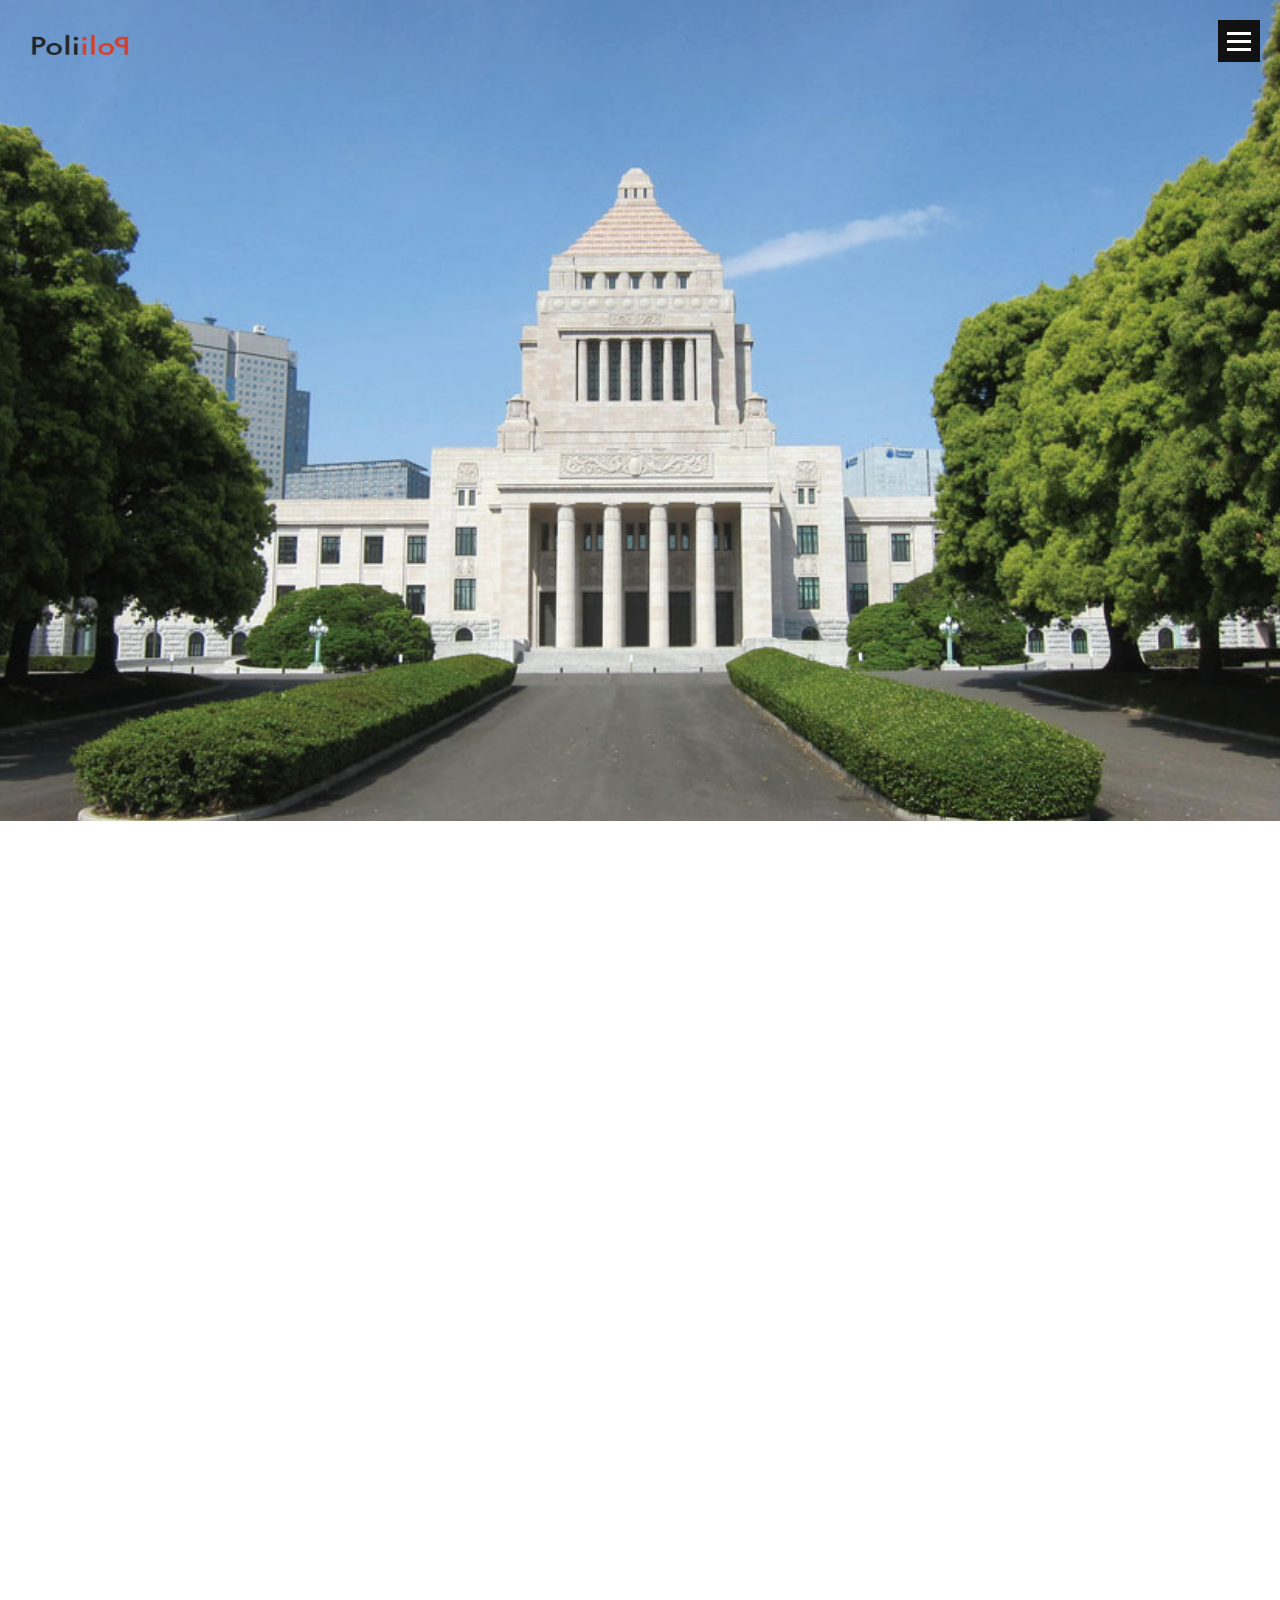
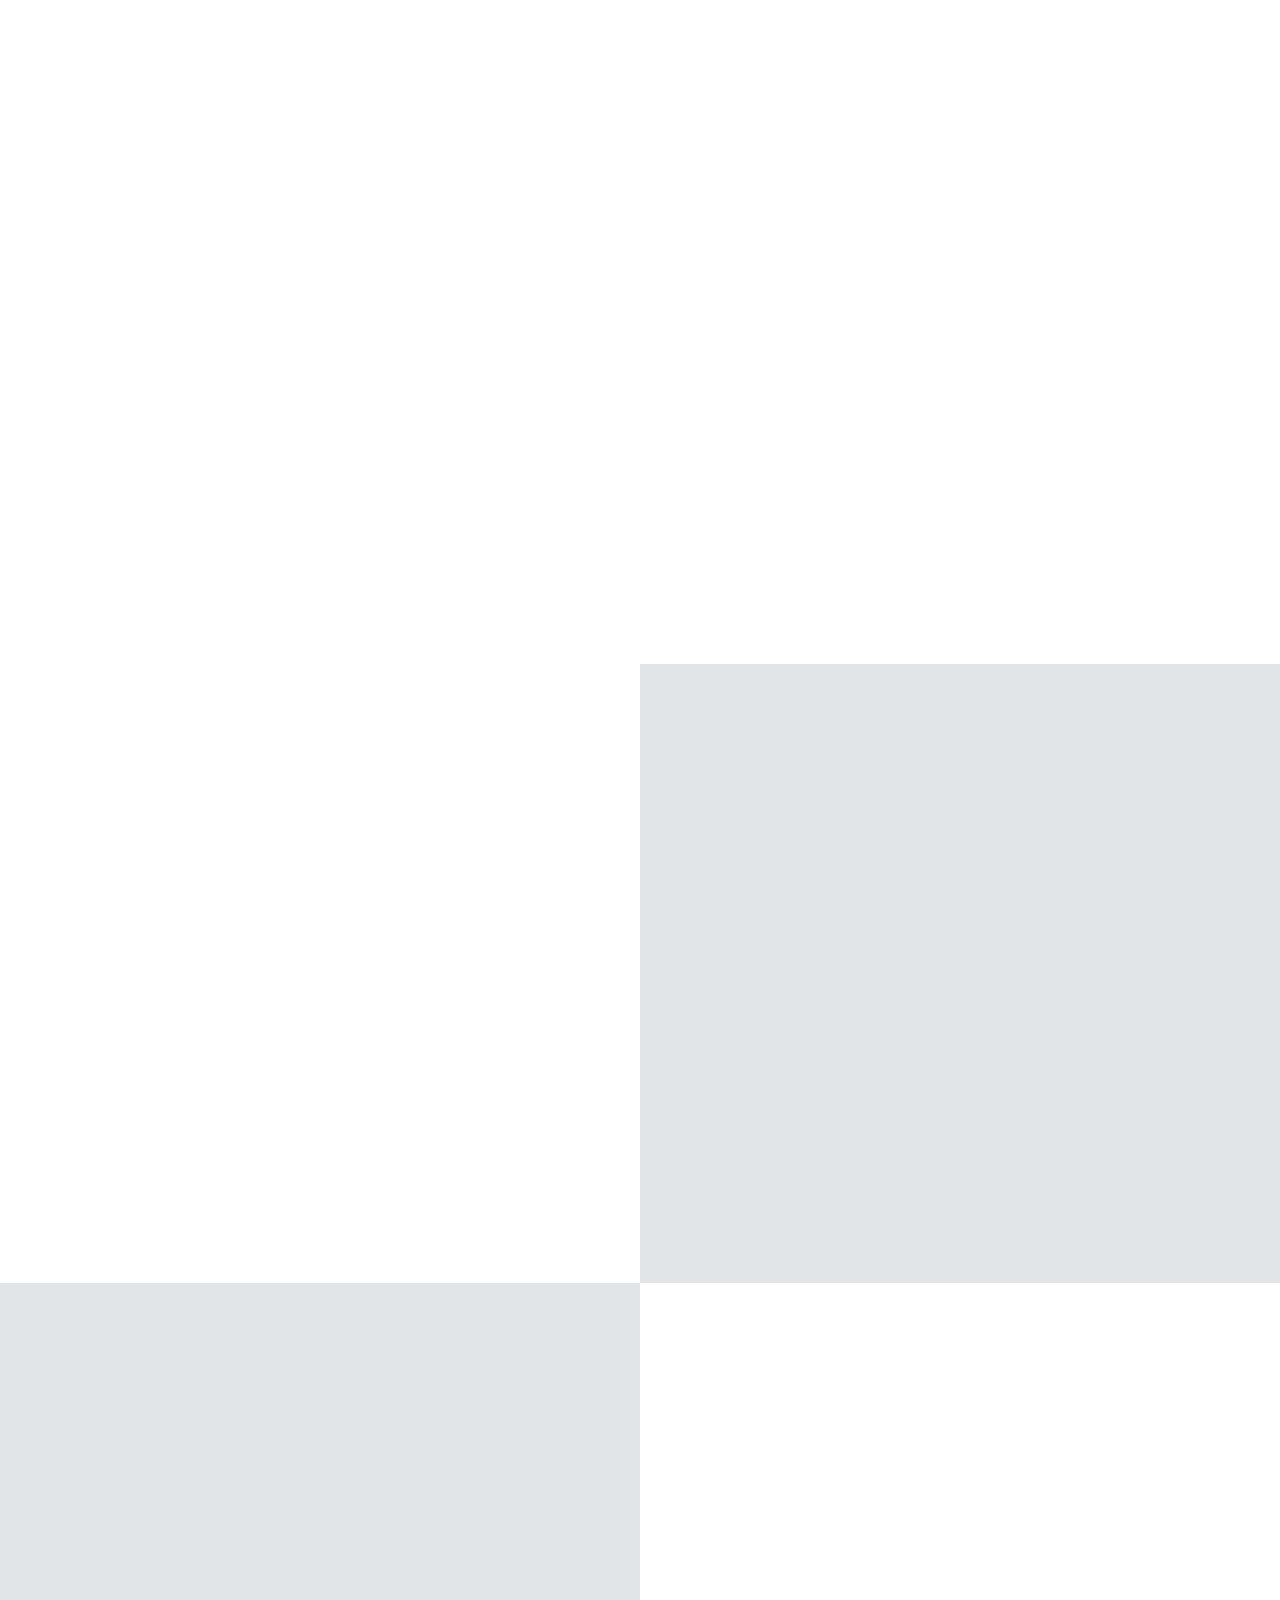
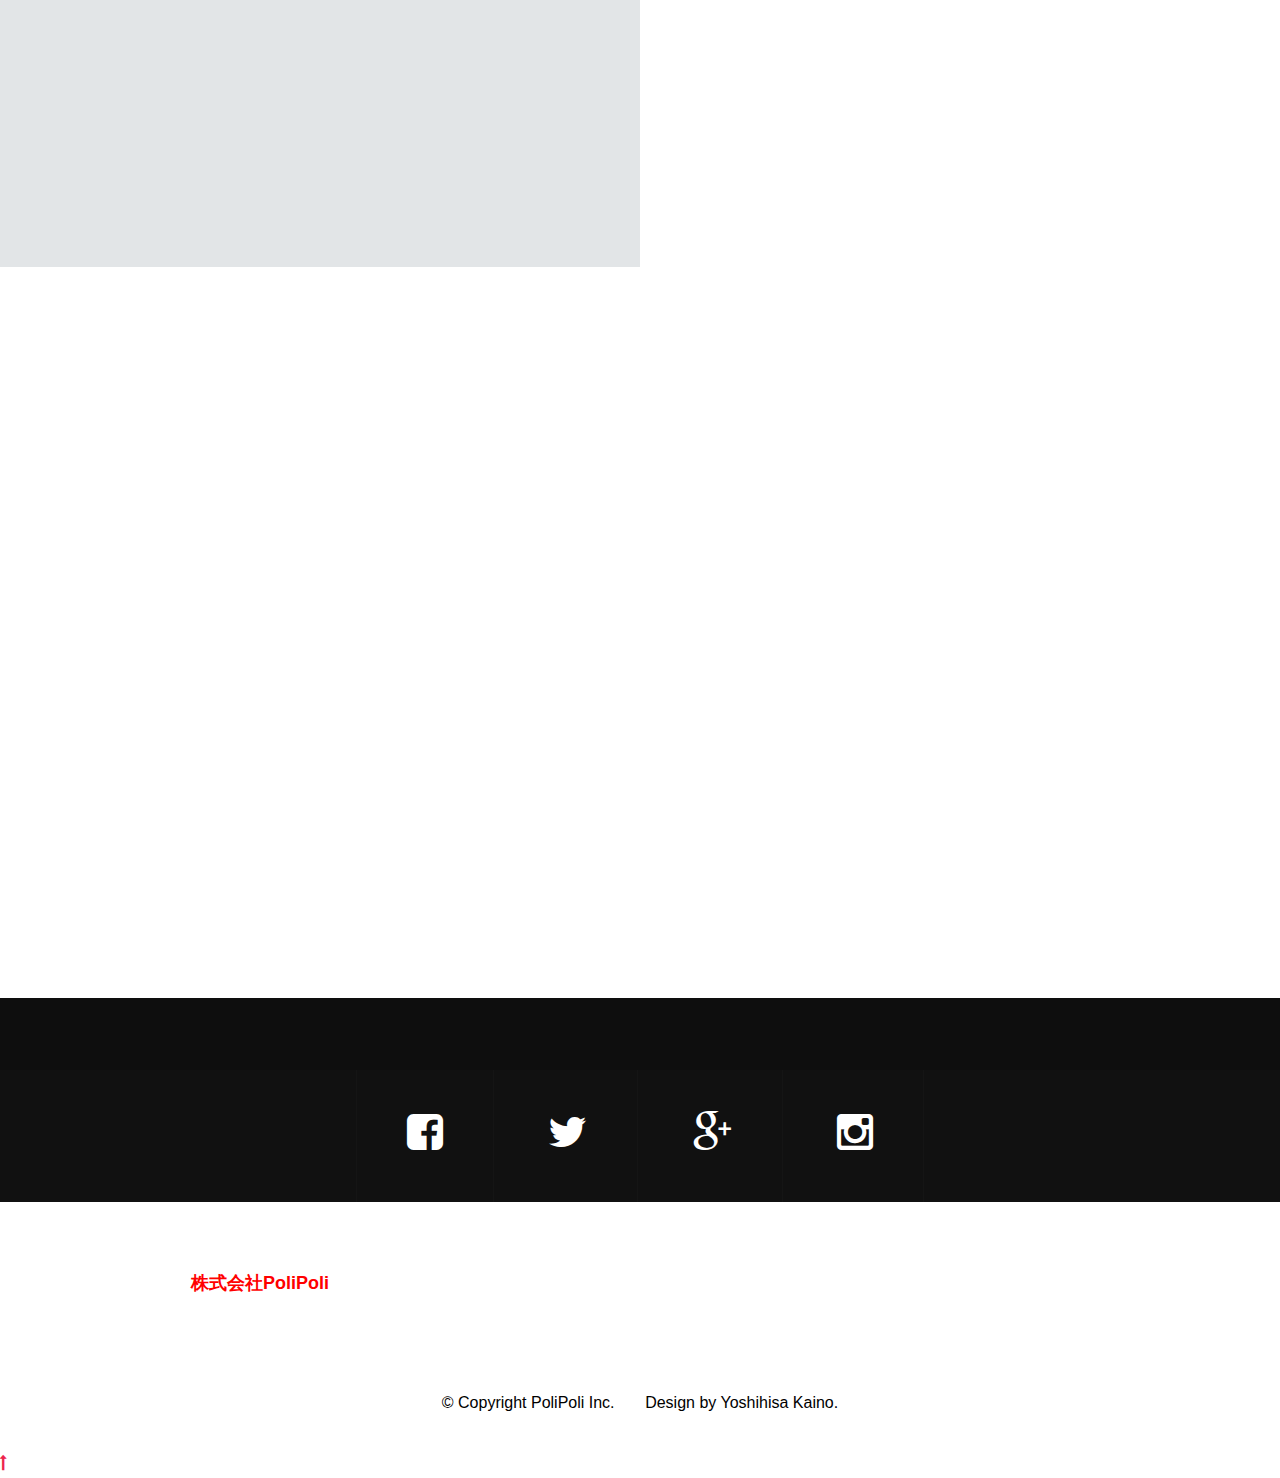
==== index.html @ 1bb1e4e6 "Add something" ====
<!DOCTYPE html>
<!--[if IE 8 ]><html class="no-js oldie ie8" lang="en"> <![endif]-->
<!--[if IE 9 ]><html class="no-js oldie ie9" lang="en"> <![endif]-->
<!--[if (gte IE 9)|!(IE)]><!-->
<html class="no-js" lang="en">
<!--<![endif]-->

<head>

    <!--- basic page needs
   ================================================== -->
    <meta charset="utf-8">
    <title>PoliPoli</title>
    <meta name="description" content="">
    <meta name="author" content="">

    <!-- mobile specific metas
   ================================================== -->
    <meta name="viewport" content="width=device-width, initial-scale=1, maximum-scale=1">

    <!-- CSS
   ================================================== -->
    <link rel="stylesheet" href="css/base.css">
    <link rel="stylesheet" href="css/vendor.css">
    <link rel="stylesheet" href="css/main.css">

    <!-- script
   ================================================== -->
    <script src="js/modernizr.js"></script>
    <script src="js/pace.min.js"></script>

    <!-- favicons
	================================================== -->
    <link rel="icon" type="image/png" href="favicon.png">

</head>

<body id="top">

    <!-- header 
   ================================================== -->
    <header class="main-header">

        <div class="logo">
            <a href="index.html">PoliPoli</a>
        </div>

        <a class="menu-toggle" href="#"><span>Menu</span></a>

    </header>

    <!-- main navigation 
   ================================================== -->
    <nav id="menu-nav-wrap">

        <h3>Navigation</h3>
        <ul class="nav-list">
            <li><a class="smoothscroll" href="#intro" title="">TOP</a></li>
            <li><a class="smoothscroll" href="#features" title="">2</a></li>
            <li><a class="smoothscroll" href="#infos" title="">3</a></li>
            <li><a class="smoothscroll" href="#testimonials" title="">6</a></li>
            <li><a class="smoothscroll" href="#download" title="">7</a></li>

        </ul>



    </nav>
    <!-- /menu-nav-wrap -->


    <!-- main content wrap
   ================================================== -->
    <div id="main-content-wrap">


        <!-- main content wrap
   	================================================== -->
        <section id="intro">

            <!-- <div class="shadow-overlay"></div> -->

            <div class="row intro-content">
                <div class="col-twelve">

                    <h3 class="animate-intro"></h3>

                    <h1 class="animate-intro"></h1>

                    <div class="buttons">
                        <!--a class="button stroke smoothscroll animate-intro" href="#features" title="">企画書はこちら</a-->
                        <!--a class="button stroke smoothscroll animate-intro" href="#download" title="">Download</a-->
                    </div>

                    <img src="images/polipoli.png" alt="" class="animate-intro">

                </div>
                <!-- /twelve -->
            </div>
            <!-- /row -->

        </section>


        <!-- /intro -->


        <!-- features
   	================================================== -->
        <section id="features">

            <div class="row section-intro group animate-this">
                <div class="col-twelve with-bottom-line">

                    <h2 class="" style="color: red">Mission</h2>

                    <h3>『テクノロジーで国家システムを再構築する』 </h3>
                    <p class="lead">我々は抽象的な議論でなくテクノロジーこそが国家システムを前進できると信じ 日本初のPolitech (Politics × IT) スタートアップ企業として挑戦します。</p>

                </div>
            </div>
            <br><br>
            <div class="row section-intro group animate-this">
                <div class="col-twelve with-bottom-line">

                    <h2 class="" style="color: red">Vision</h2>

                    <h3>『先駆者であり続ける』</h3>
                    <p class="lead">最新のテクノロジーをサービスに実装し、その恩恵を社会に届けます。</p>

                </div>
            </div>
            <br><br>
            <div class="row section-intro group animate-this">
                <div class="col-twelve with-bottom-line">

                    <h2 class="" style="color: red">Value</h2>
                    <br>
                    <div class="row features-wrap">

                        <div class="features-list block-1-3 block-s-1-2 block-tab-full">

                            <div class="bgrid feature animate-this">

                                <!--span class="feature-count">01.</span-->

                                <div class="feature-content">

                                    <h3 style="text-align: center">透明性</h3>
                                    <img src="images/icon1.png">
                                    <p>会社内・外への情報公開を徹底します。
                                    </p>

                                </div>

                            </div>
                            <!-- /bgrid -->

                            <div class="bgrid feature animate-this">

                                <!--span class="feature-count">02.</span-->

                                <div class="feature-content">

                                    <h3 style="text-align: center">幸福度</h3>
                                    <img src="images/icon2.png">

                                    <p>関係者すべての幸福度を最大化するように活動します。
                                    </p>

                                </div>

                            </div>
                            <!-- /bgrid -->

                            <div class="bgrid feature animate-this">

                                <!--span class="feature-count">03.</span-->

                                <div class="feature-content">

                                    <h3 style="text-align: center">遊び心</h3>
                                    <img src="images/icon3.png">

                                    <p>常にユーモアを持ち、自由な発想でサービスを作ります。
                                    </p>

                                </div>

                            </div>
                            <!-- /bgrid -->

                            <!-- /bgrid -->

                        </div>
                        <!-- /features-list -->

                    </div>
                    <p class="lead"></p>

                </div>
            </div>



        </section>



        <!-- /features -->



        <!-- /features -->


        <!-- infos
   	================================================== -->
        <section id="infos">

            <div class="info-entry">

                <div class="half-grey"></div>

                <div class="row info-entry-content">

                    <div class="media-wrap">
                        <div class="media animate-this" data-animate="fadeInRight">
                            <img src="images/app.jpg">
                        </div>
                    </div>

                    <div class="col-six text-part">

                        <h5 class="animate-this" data-animate="fadeInLeft">PoliPoli</h5>
                        <h2 class="animate-this" data-animate="fadeInLeft">『ポリポリ』</h2>

                        <p class="animate-this" data-animate="fadeInLeft">『ポリポリ』は政治というイノベーションが遅れている分野を「エンターテイン」することで、イノベーションを起こします。
                            <br><br><strong>トークンエコノミー</strong>を用いて経済圏を作り出すことで、政治家と有権者双方のニーズを満たすために立ち上がったプラットフォームプロジェクトです。</p>

                        <a href="#" class="button animate-this" data-animate="fadeInLeft">企画書はこちら</a>

                    </div>

                </div>
                <!-- /info-entry-content -->

            </div>
            <!-- /info-entry -->

            <div class="info-entry">

                <div class="half-grey"></div>

                <div class="row info-entry-content">

                    <div class="media-wrap">
                        <div class="media animate-this" data-animate="fadeInLeft">
                            <img src="images/virtualpay.png">
                        </div>
                    </div>

                    <div class="col-six text-part">

                        <h5 class="animate-this" data-animate="fadeInRight">VIRTUAL PAY</h5>
                        <h2 class="animate-this" data-animate="fadeInRight">VIRTUAL PAY</h2>

                        <p class="animate-this" data-animate="fadeInRight">NEM/XEM（ネム/ゼム）をはじめとした仮想通貨決済でオリジナル請求書が表示できる「Virtual Pay」。<br><br> 簡単にお店のオリジナルQRコードを表示できます。
                        </p>

                        <a href="#" class="button animate-this" data-animate="fadeInRight">Virtual Payを使ってみる</a>

                    </div>

                </div>
                <!-- /info-entry-content -->

            </div>
            <!-- /info-entry -->

        </section>
        <!-- infos -->



        <!-- testimonials
   	================================================== -->
        <section id="testimonials">
            <div class="row testimonial-content">
                <div class="col-twelve">

                    <h2 class="h01 animate-this" style="color: red;">
                        Member
                    </h2>

                    <div id="testimonial-slider" class="flexslider animate-this">
                        <ul class="slides">
                            <li>
                                <p>伊藤 和真
                                </p>
                                <p class="author-info"><strong>CEO&amp;CMO</strong><br>F Ventures東京アソシエイト<br>iOSエンジニア<br>元政治家事務所広報責任者<br>慶應大学在学中<br><br>Twitterはこちら</p>
                            </li>
                            <li>
                                <p>倉田 隆成</p>
                                <p class="author-info"><strong>COO&amp;CTO</strong><br>エンジニア(Ruby,PHP)<br>トークン設計者<br>法務担当<br>慶應大学在学中<br><br>Twitterはこちら

                                </p>
                            </li>
                            <li>
                                <p>山田 仁太</p>
                                <p class="author-info"><strong>CDO</strong><br>Web UI/UXデザイナー<br>フロントエンジニア(Swift)<br>Web Marketing<br>慶應大学在学中<br><br>Twitterはこちら

                                </p>
                            </li>
                            <li>
                                <p>千葉 大志</p>
                                <p class="author-info"><strong>技術顧問</strong><br>SNS, CtoCなど様々なアプリ開発に携わる<br>iOSDCなどのカンファレンスに登壇<br><br>Githubはこちら

                                </p>
                            </li>
                            <li>
                                <p>木村 優</p>
                                <p class="author-info">BlockChain技術顧問<br>LCNEM CEO兼CTO<br>自身のブログのBlock Chainについての<br>経済学的な観点でのコンテンツなどに定評あり<br>京都大学経済学部在学<br><br>Twitterはこちら

                                </p>
                            </li>
                            <li>
                                <p>法律事務所 Zelo</p>
                                <p class="author-info">顧問弁護士<br>PoliPoliは、最新のテクノロジーにも強い<br>法律事務所様と相談して法律面からの<br>万全な準備を整えております。<br><br>ホームページはこちら

                                </p>
                            </li>
                            <li>
                                <p>さまざまな方たち</p>
                                <p class="author-info">PoliPoliアンバサダー<br>ポリポリの理念に共感し、さまざまな協力をして下さる人たちと<br>共に活動しております。<br>アンバサダーは随時募集しております。<br><br>アンバサダーに興味ある方はこちら

                                </p>
                            </li>
                        </ul>
                    </div>

                    <div class="flexslider-controls animate-this">
                        <ul class="flex-control-nav">
                            <li><img src="images/ito.png" alt=""></li>
                            <li><img src="images/kurata.png" alt=""></li>
                            <li><img src="images/yamada.png" alt=""></li>
                            <li><img src="images/tiba.png" alt=""></li>
                            <li><img src="images/kimura.png" alt=""></li>
                            <li><img src="images/zelo.png" alt=""></li>
                            <li><img src="images/ambassador.png" alt=""></li>
                        </ul>
                    </div>

                </div>
            </div>

        </section>
        <!-- /testimonials -->


        <!-- download
   	================================================== -->
        <section id=" download ">

            <div class="overlay "></div>

            <div class="row download-content ">
                <div class="col-twelve ">

                    <!--div class="text-part ">
                        <h2 class="animate-this ">Contact us!</h2>

                        <p class="lead animate-this ">Lorem ipsum Tempor do Excepteur nulla aute deserunt reprehenderit aute commodo aliquip laboris velit eu esse exercitation ex fugiat pariatur aute consequat. Lorem ipsum Fugiat mollit quis qui. Lorem ipsum Duis Excepteur Duis magna fugiat incididunt qui id quis dolor nisi irure proident labore ut in incididunt eiusmod est anim.</p>
                    </div-->

                    <a class="button large animate-this " href="https://docs.google.com/forms/d/e/1FAIpQLSe6TP9_dfD769MWN2FcjzSsfrlrGWqUK4lR2WcRgzTddk2Fag/viewform "> Contact us!
            </a>

                </div>
            </div>
        </section>
        <!-- /download -->




    </div>
    <!-- /main-content-wrap -->


    <!-- footer
	================================================== -->
    <footer id="main-footer ">

        <div class="footer-social-wrap ">
            <div class="row ">

                <ul class="footer-social-list ">
                    <li><a href="# ">
	             	<i class="fa fa-facebook-square "></i>
	            </a></li>
                    <li><a href="# ">
	              	<i class="fa fa-twitter "></i>
	            </a></li>
                    <li><a href="# ">
	              	<i class="fa fa-google-plus "></i>
	            </a></li>

                    <li><a href="# ">
	              	<i class="fa fa-instagram "></i>
	            </a></li>

                </ul>

            </div>
        </div>
        <!-- /footer-social-wrap -->

        <div class="footer-info-wrap ">

            <div class="row footer-info ">

                <div class="col-four tab-full ">
                    <h4>株式会社PoliPoli</h4>

                    <p>
                    </p>
                </div>

                <div class="col-four tab-full collapse ">
                    <h4></h4>

                    <p>
                    </p>
                </div>

                <div class="col-four tab-full collapse ">
                    <h4></h4>

                    <p>
                    </p>
                </div>


            </div>
        </div>

        <!-- /footer-info-wrap -->

        <div class="footer-bottom ">

            <div class="copyright ">
                <span>© Copyright PoliPoli Inc.</span>
                <span>Design by Yoshihisa Kaino.</span>
            </div>
        </div>

    </footer>

    <div id="go-top ">
        <a class="smoothscroll " title="Back to Top " href="#top "><i class="fa fa-long-arrow-up "></i></a>
    </div>

    <!-- preloader
   ================================================== -->
    <div id="preloader ">
        <div id="loader "></div>
    </div>

    <!-- Java Script
   ================================================== -->
    <script src="js/jquery-2.1.3.min.js "></script>
    <script src="js/plugins.js "></script>
    <script src="js/main.js "></script>

</body>

</html>
---- css/base.css ----
/* =================================================================== 
 *
 *  Elevate v1.0 Base Stylesheet
 *  url: www.styleshout.com
 *  07-04-2016
 *  ------------------------------------------------------------------
 *
 *  TOC:
 *  01. reset 
 *  02. basic/base setup styles
 *  03. grid
 *  04. block grids
 *  05. MISC
 *
 * =================================================================== */

/* ===================================================================
 * 01. reset - normalize.css v3.0.2 | MIT License | git.io/normalize
 *
 * ------------------------------------------------------------------- */

html {
    font-family: sans-serif;
    -ms-text-size-adjust: 100%;
    -webkit-text-size-adjust: 100%;
}

body {
    margin: 0;
}

article,
aside,
details,
figcaption,
figure,
footer,
header,
hgroup,
main,
menu,
nav,
section,
summary {
    display: block;
}

audio,
canvas,
progress,
video {
    display: inline-block;
    vertical-align: baseline;
}

audio:not([controls]) {
    display: none;
    height: 0;
}

[hidden],
template {
    display: none;
}

a {
    background: transparent;
}

a:active,
a:hover {
    outline: 0;
}

abbr[title] {
    border-bottom: 1px dotted;
}

b,
strong {
    font-weight: bold;
}

dfn {
    font-style: italic;
}

h1 {
    font-size: 1em;
    margin: 0.67em 0;
}

mark {
    background: #ff0;
    color: #000;
}

small {
    font-size: 80%;
}

sub,
sup {
    font-size: 75%;
    line-height: 0;
    position: relative;
    vertical-align: baseline;
}

sup {
    top: -0.5em;
}

sub {
    bottom: -0.25em;
}

img {
    border: 0;
}

svg:not(:root) {
    overflow: hidden;
}

figure {
    margin: 1em 40px;
}

hr {
    -moz-box-sizing: content-box;
    box-sizing: content-box;
    height: 0;
}

pre {
    overflow: auto;
}

code,
kbd,
pre,
samp {
    font-family: monospace, monospace;
    font-size: 1em;
}

button,
input,
optgroup,
select,
textarea {
    color: inherit;
    font: inherit;
    margin: 0;
}

button {
    overflow: visible;
}

button,
select {
    text-transform: none;
}

button,
html input[type="button"],
input[type="reset"],
input[type="submit"] {
    -webkit-appearance: button;
    cursor: pointer;
}

button[disabled],
html input[disabled] {
    cursor: default;
}

button::-moz-focus-inner,
input::-moz-focus-inner {
    border: 0;
    padding: 0;
}

input {
    line-height: normal;
}

input[type="checkbox"],
input[type="radio"] {
    box-sizing: border-box;
    padding: 0;
}

input[type="number"]::-webkit-inner-spin-button,
input[type="number"]::-webkit-outer-spin-button {
    height: auto;
}

input[type="search"] {
    -webkit-appearance: textfield;
    -moz-box-sizing: content-box;
    -webkit-box-sizing: content-box;
    box-sizing: content-box;
}

input[type="search"]::-webkit-search-cancel-button,
input[type="search"]::-webkit-search-decoration {
    -webkit-appearance: none;
}

fieldset {
    border: 1px solid #c0c0c0;
    margin: 0 2px;
    padding: 0.35em 0.625em 0.75em;
}

legend {
    border: 0;
    padding: 0;
}

textarea {
    overflow: auto;
}

optgroup {
    font-weight: bold;
}

table {
    border-collapse: collapse;
    border-spacing: 0;
}

td,
th {
    padding: 0;
}


/* ===================================================================
 * 02. basic/base setup styles - (_basic.scss)
 *
 * ------------------------------------------------------------------- */

html {
    font-size: 62.5%;
    box-sizing: border-box;
}

*,
*::before,
*::after {
    box-sizing: inherit;
}

body {
    font-weight: normal;
    line-height: 1;
    text-rendering: optimizeLegibility;
    word-wrap: break-word;
    -webkit-overflow-scrolling: touch;
    -webkit-text-size-adjust: none;
}

body,
input,
button {
    -moz-osx-font-smoothing: grayscale;
    -webkit-font-smoothing: antialiased;
}

/* -------------------------------------------------------------------
 * Media - (_basic.scss)
 * ------------------------------------------------------------------- */

img,
video {
    max-width: 100%;
    height: auto;
}


/* -------------------------------------------------------------------
 * Typography resets - (_basic.scss)
 * ------------------------------------------------------------------- */

div,
dl,
dt,
dd,
ul,
ol,
li,
h1,
h2,
h3,
h4,
h5,
h6,
pre,
form,
p,
blockquote,
th,
td {
    margin: 0;
    padding: 0;
}

h1,
h2,
h3,
h4,
h5,
h6 {
    -webkit-font-variant-ligatures: common-ligatures;
    -moz-font-variant-ligatures: common-ligatures;
    font-variant-ligatures: common-ligatures;
    text-rendering: optimizeLegibility;
}

em,
i {
    font-style: italic;
    line-height: inherit;
}

strong,
b {
    font-weight: bold;
    line-height: inherit;
}

small {
    font-size: 60%;
    line-height: inherit;
}

ol,
ul {
    list-style: none;
}

li {
    display: block;
}

/* ------------------------------------------------------------------- 
 * links - (_basic.scss)
 * ------------------------------------------------------------------- */

a {
    text-decoration: none;
    line-height: inherit;
}

a img {
    border: none;
}

/* ------------------------------------------------------------------- 
 * inputs - (_basic.scss)
 * ------------------------------------------------------------------- */

fieldset {
    margin: 0;
    padding: 0;
}

input[type="email"],
input[type="number"],
input[type="search"],
input[type="text"],
input[type="tel"],
input[type="url"],
input[type="password"],
textarea {
    -webkit-appearance: none;
    -moz-appearance: none;
    -ms-appearance: none;
    -o-appearance: none;
    appearance: none;
}


/* ===================================================================
 * 03. grid - (_grid.scss)
 *
 * ------------------------------------------------------------------- */

.row {
    width: 94%;
    max-width: 1140px;
    margin: 0 auto;
}

.row:before,
.row:after {
    content: "";
    display: table;
}

.row:after {
    clear: both;
}

.row .row {
    width: auto;
    max-width: none;
    margin-left: -20px;
    margin-right: -20px;
}

[class*="col-"],
.bgrid {
    float: left;
}

[class*="col-"] + [class*="col-"].end {
    float: right;
}

[class*="col-"] {
    padding: 0 20px;
}

.col-one {
    width: 8.33333%;
}

.col-two,
.col-1-6 {
    width: 16.66667%;
}

.col-three,
.col-1-4 {
    width: 25%;
}

.col-four,
.col-1-3 {
    width: 33.33333%;
}

.col-five {
    width: 41.66667%;
}

.col-six,
.col-1-2 {
    width: 50%;
}

.col-seven {
    width: 58.33333%;
}

.col-eight,
.col-2-3 {
    width: 66.66667%;
}

.col-nine,
.col-3-4 {
    width: 75%;
}

.col-ten,
.col-5-6 {
    width: 83.33333%;
}

.col-eleven {
    width: 91.66667%;
}

.col-twelve,
.col-full {
    width: 100%;
}

/* ---------------------------------------------------------------
 * small screens - (_grid.scss)
 * --------------------------------------------------------------- */

@media screen and (max-width:1024px) {
    .row .row {
        margin-left: -18px;
        margin-right: -18px;
    }

    [class*="col-"] {
        padding: 0 18px;
    }

}

/* ---------------------------------------------------------------
 * tablets - (_grid.scss)
 * --------------------------------------------------------------- */

@media screen and (max-width:768px) {
    .row {
        width: auto;
        padding-left: 30px;
        padding-right: 30px;
    }

    .row .row {
        padding-left: 0;
        padding-right: 0;
        margin-left: -15px;
        margin-right: -15px;
    }

    [class*="col-"] {
        padding: 0 15px;
    }

    .tab-1-4 {
        width: 25%;
    }

    .tab-1-3 {
        width: 33.33333%;
    }

    .tab-1-2 {
        width: 50%;
    }

    .tab-2-3 {
        width: 66.66667%;
    }

    .tab-3-4 {
        width: 75%;
    }

    .tab-full {
        width: 100%;
    }

}

/* --------------------------------------------------------------- 
 * large mobile devices - (_grid.scss)
 * --------------------------------------------------------------- */

@media screen and (max-width:600px) {
    .row {
        padding-left: 25px;
        padding-right: 25px;
    }

    .row .row {
        margin-left: -10px;
        margin-right: -10px;
    }

    [class*="col-"] {
        padding: 0 10px;
    }

    .mob-1-4 {
        width: 25%;
    }

    .mob-1-2 {
        width: 50%;
    }

    .mob-3-4 {
        width: 75%;
    }

    .mob-full {
        width: 100%;
    }

}

/* ---------------------------------------------------------------
 * small mobile devices - (_grid.scss)
 * --------------------------------------------------------------- */

@media screen and (max-width:400px) {
    .row .row {
        padding-left: 0;
        padding-right: 0;
        margin-left: 0;
        margin-right: 0;
    }

    [class*="col-"] {
        width: 100% !important;
        float: none !important;
        clear: both !important;
        margin-left: 0;
        margin-right: 0;
        padding: 0;
    }

    [class*="col-"] + [class*="col-"].end {
        float: none;
    }

}


/* ===================================================================
 * 04. block grids - (_grid.scss)
 *
 * ------------------------------------------------------------------- */

[class*="block-"]:before,
[class*="block-"]:after {
    content: "";
    display: table;
}

[class*="block-"]:after {
    clear: both;
}

.block-1-6 .bgrid {
    width: 16.66667%;
}

.block-1-4 .bgrid {
    width: 25%;
}

.block-1-3 .bgrid {
    width: 33.33333%;
}

.block-1-2 .bgrid {
    width: 50%;
}

/**
 * Clearing for block grid columns. Allow columns with 
 * different heights to align properly.
 */

.block-1-6 .bgrid:nth-child(6n+1),
.block-1-4 .bgrid:nth-child(4n+1),
.block-1-3 .bgrid:nth-child(3n+1),
.block-1-2 .bgrid:nth-child(2n+1) {
    clear: both;
}

/* ---------------------------------------------------------------
 * small screens - (_grid.scss)
 * --------------------------------------------------------------- */

@media screen and (max-width:1024px) {
    .block-s-1-6 .bgrid {
        width: 16.66667%;
    }

    .block-s-1-4 .bgrid {
        width: 25%;
    }

    .block-s-1-3 .bgrid {
        width: 33.33333%;
    }

    .block-s-1-2 .bgrid {
        width: 50%;
    }

    .block-s-full .bgrid {
        width: 100%;
        clear: both;
    }

    [class*="block-s-"] .bgrid:nth-child(n) {
        clear: none;
    }

    .block-s-1-6 .bgrid:nth-child(6n+1),
    .block-s-1-4 .bgrid:nth-child(4n+1),
    .block-s-1-3 .bgrid:nth-child(3n+1),
    .block-s-1-2 .bgrid:nth-child(2n+1) {
        clear: both;
    }

}

/* ---------------------------------------------------------------
 * tablets - (_grid.scss)
 * --------------------------------------------------------------- */

@media screen and (max-width:768px) {
    .block-tab-1-6 .bgrid {
        width: 16.66667%;
    }

    .block-tab-1-4 .bgrid {
        width: 25%;
    }

    .block-tab-1-3 .bgrid {
        width: 33.33333%;
    }

    .block-tab-1-2 .bgrid {
        width: 50%;
    }

    .block-tab-full .bgrid {
        width: 100%;
        clear: both;
    }

    [class*="block-tab-"] .bgrid:nth-child(n) {
        clear: none;
    }

    .block-tab-1-6 .bgrid:nth-child(6n+1),
    .block-tab-1-4 .bgrid:nth-child(4n+1),
    .block-tab-1-3 .bgrid:nth-child(3n+1),
    .block-tab-1-2 .bgrid:nth-child(2n+1) {
        clear: both;
    }

}

/* ---------------------------------------------------------------
 * large mobile devices - (_grid.scss)
 * --------------------------------------------------------------- */

@media screen and (max-width:600px) {
    .block-mob-1-6 .bgrid {
        width: 16.66667%;
    }

    .block-mob-1-4 .bgrid {
        width: 25%;
    }

    .block-mob-1-3 .bgrid {
        width: 33.33333%;
    }

    .block-mob-1-2 .bgrid {
        width: 50%;
    }

    .block-mob-full .bgrid {
        width: 100%;
        clear: both;
    }

    [class*="block-mob-"] .bgrid:nth-child(n) {
        clear: none;
    }

    .block-mob-1-6 .bgrid:nth-child(6n+1),
    .block-mob-1-4 .bgrid:nth-child(4n+1),
    .block-mob-1-3 .bgrid:nth-child(3n+1),
    .block-mob-1-2 .bgrid:nth-child(2n+1) {
        clear: both;
    }

}

/* ---------------------------------------------------------------
 * stack on small mobile devices - (_grid.scss)
 * --------------------------------------------------------------- */

@media screen and (max-width:400px) {
    .stack .bgrid {
        width: 100% !important;
        float: none !important;
        clear: both !important;
        margin-left: 0;
        margin-right: 0;
    }

}


/* ===================================================================
 * 05. MISC  - (_grid.scss)
 *
 * ------------------------------------------------------------------- */

/**
 * Clearing - (http://nicolasgallagher.com/micro-clearfix-hack/
 */

.group:before,
.group:after {
    content: "";
    display: table;
}

.group:after {
    clear: both;
}

/**
 * Misc Helper Styles 
 */

.hide {
    display: none;
}

.invisible {
    visibility: hidden;
}

.antialiased {
    -webkit-font-smoothing: antialiased;
    -moz-osx-font-smoothing: grayscale;
}

.remove-bottom {
    margin-bottom: 0;
}

.half-bottom {
    margin-bottom: 1.5rem !important;
}

.add-bottom {
    margin-bottom: 3rem !important;
}

.no-border {
    border: none;
}

.full-width {
    width: 100%;
}

.text-center {
    text-align: center;
}

.text-left {
    text-align: left;
}

.text-right {
    text-align: right;
}

.pull-left {
    float: left;
}

.pull-right {
    float: right;
}

.align-center {
    margin-left: auto;
    margin-right: auto;
    text-align: center;
}
---- css/vendor.css ----
/* =================================================================== 
 *
 *  Elevate v1.0 Vendor/Third Party CSS 
 *  url: www.styleshout.com
 *  07-04-2016
 *  ------------------------------------------------------------------
 *
 *  TOC:
 *  01. jQuery FlexSlider
 *  02. Animate.css
 *
 * =================================================================== */

/**
 * 01. 
 * jQuery FlexSlider v2.5.0
 * http://www.woothemes.com/flexslider/
 *
 * Copyright 2012 WooThemes
 * Free to use under the GPLv2 and later license.
 * http://www.gnu.org/licenses/gpl-2.0.html
 *
 * Contributing author: Tyler Smith (@mbmufffin)
 * 
 * ===================================================================
 */

/* reset */
.flex-container a:hover, .flex-slider a:hover, .flex-container a:focus, .flex-slider a:focus {
	outline: none;
}
.slides, .slides > li, .flex-control-nav, .flex-direction-nav {
	margin: 0;
	padding: 0;
	list-style: none;
}
.flex-pauseplay span {
	text-transform: capitalize;
}

/* base styles */
.flexslider {
	margin: 0;
	padding: 0;
}
.flexslider .slides > li {
	display: none;
	-webkit-backface-visibility: hidden;
}
.flexslider .slides img {
	width: 100%;
	display: block;
}
.flexslider .slides:after {
	content: "\0020";
	display: block;
	clear: both;
	visibility: hidden;
	line-height: 0;
	height: 0;
}
html[xmlns] .flexslider .slides {
	display: block;
}
* html .flexslider .slides {
	height: 1%;
}
.no-js .flexslider .slides > li:first-child {
	display: block;
}

/**
 * 02.
 * Animate.css - http://daneden.me/animate
 * Licensed under the MIT license - http://opensource.org/licenses/MIT
 *
 * Copyright (c) 2015 Daniel Eden
 * ===================================================================
 */
.animated {
	-webkit-animation-duration: 1s;
	animation-duration: 1s;
	-webkit-animation-fill-mode: both;
	animation-fill-mode: both;
}
.animated.infinite {
	-webkit-animation-iteration-count: infinite;
	animation-iteration-count: infinite;
}
.animated.hinge {
	-webkit-animation-duration: 2s;
	animation-duration: 2s;
}
.animated.bounceIn, .animated.bounceOut, .animated.flipOutX, .animated.flipOutY {
	-webkit-animation-duration: .75s;
	animation-duration: .75s;
}
@-webkit-keyframes bounce {
	20%, 53%, 80%, from, to {
		-webkit-animation-timing-function: cubic-bezier(0.215, 0.61, 0.355, 1);
		animation-timing-function: cubic-bezier(0.215, 0.61, 0.355, 1);
		-webkit-transform: translate3d(0, 0, 0);
		transform: translate3d(0, 0, 0);
	}
	40%, 43% {
		-webkit-animation-timing-function: cubic-bezier(0.755, 0.05, 0.855, 0.06);
		animation-timing-function: cubic-bezier(0.755, 0.05, 0.855, 0.06);
		-webkit-transform: translate3d(0, -30px, 0);
		transform: translate3d(0, -30px, 0);
	}
	70% {
		-webkit-animation-timing-function: cubic-bezier(0.755, 0.05, 0.855, 0.06);
		animation-timing-function: cubic-bezier(0.755, 0.05, 0.855, 0.06);
		-webkit-transform: translate3d(0, -15px, 0);
		transform: translate3d(0, -15px, 0);
	}
	90% {
		-webkit-transform: translate3d(0, -4px, 0);
		transform: translate3d(0, -4px, 0);
	}
}
@keyframes bounce {
	20%, 53%, 80%, from, to {
		-webkit-animation-timing-function: cubic-bezier(0.215, 0.61, 0.355, 1);
		animation-timing-function: cubic-bezier(0.215, 0.61, 0.355, 1);
		-webkit-transform: translate3d(0, 0, 0);
		transform: translate3d(0, 0, 0);
	}
	40%, 43% {
		-webkit-animation-timing-function: cubic-bezier(0.755, 0.05, 0.855, 0.06);
		animation-timing-function: cubic-bezier(0.755, 0.05, 0.855, 0.06);
		-webkit-transform: translate3d(0, -30px, 0);
		transform: translate3d(0, -30px, 0);
	}
	70% {
		-webkit-animation-timing-function: cubic-bezier(0.755, 0.05, 0.855, 0.06);
		animation-timing-function: cubic-bezier(0.755, 0.05, 0.855, 0.06);
		-webkit-transform: translate3d(0, -15px, 0);
		transform: translate3d(0, -15px, 0);
	}
	90% {
		-webkit-transform: translate3d(0, -4px, 0);
		transform: translate3d(0, -4px, 0);
	}
}
.bounce {
	-webkit-animation-name: bounce;
	animation-name: bounce;
	-webkit-transform-origin: center bottom;
	transform-origin: center bottom;
}
@-webkit-keyframes flash {
	50%, from, to {
		opacity: 1;
	}
	25%, 75% {
		opacity: 0;
	}
}
@keyframes flash {
	50%, from, to {
		opacity: 1;
	}
	25%, 75% {
		opacity: 0;
	}
}
.flash {
	-webkit-animation-name: flash;
	animation-name: flash;
}
@-webkit-keyframes pulse {
	from {
		-webkit-transform: scale3d(1, 1, 1);
		transform: scale3d(1, 1, 1);
	}
	50% {
		-webkit-transform: scale3d(1.05, 1.05, 1.05);
		transform: scale3d(1.05, 1.05, 1.05);
	}
	to {
		-webkit-transform: scale3d(1, 1, 1);
		transform: scale3d(1, 1, 1);
	}
}
@keyframes pulse {
	from {
		-webkit-transform: scale3d(1, 1, 1);
		transform: scale3d(1, 1, 1);
	}
	50% {
		-webkit-transform: scale3d(1.05, 1.05, 1.05);
		transform: scale3d(1.05, 1.05, 1.05);
	}
	to {
		-webkit-transform: scale3d(1, 1, 1);
		transform: scale3d(1, 1, 1);
	}
}
.pulse {
	-webkit-animation-name: pulse;
	animation-name: pulse;
}
@-webkit-keyframes rubberBand {
	from {
		-webkit-transform: scale3d(1, 1, 1);
		transform: scale3d(1, 1, 1);
	}
	30% {
		-webkit-transform: scale3d(1.25, 0.75, 1);
		transform: scale3d(1.25, 0.75, 1);
	}
	40% {
		-webkit-transform: scale3d(0.75, 1.25, 1);
		transform: scale3d(0.75, 1.25, 1);
	}
	50% {
		-webkit-transform: scale3d(1.15, 0.85, 1);
		transform: scale3d(1.15, 0.85, 1);
	}
	65% {
		-webkit-transform: scale3d(0.95, 1.05, 1);
		transform: scale3d(0.95, 1.05, 1);
	}
	75% {
		-webkit-transform: scale3d(1.05, 0.95, 1);
		transform: scale3d(1.05, 0.95, 1);
	}
	to {
		-webkit-transform: scale3d(1, 1, 1);
		transform: scale3d(1, 1, 1);
	}
}
@keyframes rubberBand {
	from {
		-webkit-transform: scale3d(1, 1, 1);
		transform: scale3d(1, 1, 1);
	}
	30% {
		-webkit-transform: scale3d(1.25, 0.75, 1);
		transform: scale3d(1.25, 0.75, 1);
	}
	40% {
		-webkit-transform: scale3d(0.75, 1.25, 1);
		transform: scale3d(0.75, 1.25, 1);
	}
	50% {
		-webkit-transform: scale3d(1.15, 0.85, 1);
		transform: scale3d(1.15, 0.85, 1);
	}
	65% {
		-webkit-transform: scale3d(0.95, 1.05, 1);
		transform: scale3d(0.95, 1.05, 1);
	}
	75% {
		-webkit-transform: scale3d(1.05, 0.95, 1);
		transform: scale3d(1.05, 0.95, 1);
	}
	to {
		-webkit-transform: scale3d(1, 1, 1);
		transform: scale3d(1, 1, 1);
	}
}
.rubberBand {
	-webkit-animation-name: rubberBand;
	animation-name: rubberBand;
}
@-webkit-keyframes shake {
	from, to {
		-webkit-transform: translate3d(0, 0, 0);
		transform: translate3d(0, 0, 0);
	}
	10%, 30%, 50%, 70%, 90% {
		-webkit-transform: translate3d(-10px, 0, 0);
		transform: translate3d(-10px, 0, 0);
	}
	20%, 40%, 60%, 80% {
		-webkit-transform: translate3d(10px, 0, 0);
		transform: translate3d(10px, 0, 0);
	}
}
@keyframes shake {
	from, to {
		-webkit-transform: translate3d(0, 0, 0);
		transform: translate3d(0, 0, 0);
	}
	10%, 30%, 50%, 70%, 90% {
		-webkit-transform: translate3d(-10px, 0, 0);
		transform: translate3d(-10px, 0, 0);
	}
	20%, 40%, 60%, 80% {
		-webkit-transform: translate3d(10px, 0, 0);
		transform: translate3d(10px, 0, 0);
	}
}
.shake {
	-webkit-animation-name: shake;
	animation-name: shake;
}
@-webkit-keyframes swing {
	20% {
		-webkit-transform: rotate3d(0, 0, 1, 15deg);
		transform: rotate3d(0, 0, 1, 15deg);
	}
	40% {
		-webkit-transform: rotate3d(0, 0, 1, -10deg);
		transform: rotate3d(0, 0, 1, -10deg);
	}
	60% {
		-webkit-transform: rotate3d(0, 0, 1, 5deg);
		transform: rotate3d(0, 0, 1, 5deg);
	}
	80% {
		-webkit-transform: rotate3d(0, 0, 1, -5deg);
		transform: rotate3d(0, 0, 1, -5deg);
	}
	to {
		-webkit-transform: rotate3d(0, 0, 1, 0deg);
		transform: rotate3d(0, 0, 1, 0deg);
	}
}
@keyframes swing {
	20% {
		-webkit-transform: rotate3d(0, 0, 1, 15deg);
		transform: rotate3d(0, 0, 1, 15deg);
	}
	40% {
		-webkit-transform: rotate3d(0, 0, 1, -10deg);
		transform: rotate3d(0, 0, 1, -10deg);
	}
	60% {
		-webkit-transform: rotate3d(0, 0, 1, 5deg);
		transform: rotate3d(0, 0, 1, 5deg);
	}
	80% {
		-webkit-transform: rotate3d(0, 0, 1, -5deg);
		transform: rotate3d(0, 0, 1, -5deg);
	}
	to {
		-webkit-transform: rotate3d(0, 0, 1, 0deg);
		transform: rotate3d(0, 0, 1, 0deg);
	}
}
.swing {
	-webkit-transform-origin: top center;
	transform-origin: top center;
	-webkit-animation-name: swing;
	animation-name: swing;
}
@-webkit-keyframes tada {
	from {
		-webkit-transform: scale3d(1, 1, 1);
		transform: scale3d(1, 1, 1);
	}
	10%, 20% {
		-webkit-transform: scale3d(0.9, 0.9, 0.9) rotate3d(0, 0, 1, -3deg);
		transform: scale3d(0.9, 0.9, 0.9) rotate3d(0, 0, 1, -3deg);
	}
	30%, 50%, 70%, 90% {
		-webkit-transform: scale3d(1.1, 1.1, 1.1) rotate3d(0, 0, 1, 3deg);
		transform: scale3d(1.1, 1.1, 1.1) rotate3d(0, 0, 1, 3deg);
	}
	40%, 60%, 80% {
		-webkit-transform: scale3d(1.1, 1.1, 1.1) rotate3d(0, 0, 1, -3deg);
		transform: scale3d(1.1, 1.1, 1.1) rotate3d(0, 0, 1, -3deg);
	}
	to {
		-webkit-transform: scale3d(1, 1, 1);
		transform: scale3d(1, 1, 1);
	}
}
@keyframes tada {
	from {
		-webkit-transform: scale3d(1, 1, 1);
		transform: scale3d(1, 1, 1);
	}
	10%, 20% {
		-webkit-transform: scale3d(0.9, 0.9, 0.9) rotate3d(0, 0, 1, -3deg);
		transform: scale3d(0.9, 0.9, 0.9) rotate3d(0, 0, 1, -3deg);
	}
	30%, 50%, 70%, 90% {
		-webkit-transform: scale3d(1.1, 1.1, 1.1) rotate3d(0, 0, 1, 3deg);
		transform: scale3d(1.1, 1.1, 1.1) rotate3d(0, 0, 1, 3deg);
	}
	40%, 60%, 80% {
		-webkit-transform: scale3d(1.1, 1.1, 1.1) rotate3d(0, 0, 1, -3deg);
		transform: scale3d(1.1, 1.1, 1.1) rotate3d(0, 0, 1, -3deg);
	}
	to {
		-webkit-transform: scale3d(1, 1, 1);
		transform: scale3d(1, 1, 1);
	}
}
.tada {
	-webkit-animation-name: tada;
	animation-name: tada;
}
@-webkit-keyframes wobble {
	from {
		-webkit-transform: none;
		transform: none;
	}
	15% {
		-webkit-transform: translate3d(-25%, 0, 0) rotate3d(0, 0, 1, -5deg);
		transform: translate3d(-25%, 0, 0) rotate3d(0, 0, 1, -5deg);
	}
	30% {
		-webkit-transform: translate3d(20%, 0, 0) rotate3d(0, 0, 1, 3deg);
		transform: translate3d(20%, 0, 0) rotate3d(0, 0, 1, 3deg);
	}
	45% {
		-webkit-transform: translate3d(-15%, 0, 0) rotate3d(0, 0, 1, -3deg);
		transform: translate3d(-15%, 0, 0) rotate3d(0, 0, 1, -3deg);
	}
	60% {
		-webkit-transform: translate3d(10%, 0, 0) rotate3d(0, 0, 1, 2deg);
		transform: translate3d(10%, 0, 0) rotate3d(0, 0, 1, 2deg);
	}
	75% {
		-webkit-transform: translate3d(-5%, 0, 0) rotate3d(0, 0, 1, -1deg);
		transform: translate3d(-5%, 0, 0) rotate3d(0, 0, 1, -1deg);
	}
	to {
		-webkit-transform: none;
		transform: none;
	}
}
@keyframes wobble {
	from {
		-webkit-transform: none;
		transform: none;
	}
	15% {
		-webkit-transform: translate3d(-25%, 0, 0) rotate3d(0, 0, 1, -5deg);
		transform: translate3d(-25%, 0, 0) rotate3d(0, 0, 1, -5deg);
	}
	30% {
		-webkit-transform: translate3d(20%, 0, 0) rotate3d(0, 0, 1, 3deg);
		transform: translate3d(20%, 0, 0) rotate3d(0, 0, 1, 3deg);
	}
	45% {
		-webkit-transform: translate3d(-15%, 0, 0) rotate3d(0, 0, 1, -3deg);
		transform: translate3d(-15%, 0, 0) rotate3d(0, 0, 1, -3deg);
	}
	60% {
		-webkit-transform: translate3d(10%, 0, 0) rotate3d(0, 0, 1, 2deg);
		transform: translate3d(10%, 0, 0) rotate3d(0, 0, 1, 2deg);
	}
	75% {
		-webkit-transform: translate3d(-5%, 0, 0) rotate3d(0, 0, 1, -1deg);
		transform: translate3d(-5%, 0, 0) rotate3d(0, 0, 1, -1deg);
	}
	to {
		-webkit-transform: none;
		transform: none;
	}
}
.wobble {
	-webkit-animation-name: wobble;
	animation-name: wobble;
}
@-webkit-keyframes jello {
	11.1%, from, to {
		-webkit-transform: none;
		transform: none;
	}
	22.2% {
		-webkit-transform: skewX(-12.5deg) skewY(-12.5deg);
		transform: skewX(-12.5deg) skewY(-12.5deg);
	}
	33.3% {
		-webkit-transform: skewX(6.25deg) skewY(6.25deg);
		transform: skewX(6.25deg) skewY(6.25deg);
	}
	44.4% {
		-webkit-transform: skewX(-3.125deg) skewY(-3.125deg);
		transform: skewX(-3.125deg) skewY(-3.125deg);
	}
	55.5% {
		-webkit-transform: skewX(1.5625deg) skewY(1.5625deg);
		transform: skewX(1.5625deg) skewY(1.5625deg);
	}
	66.6% {
		-webkit-transform: skewX(-0.78125deg) skewY(-0.78125deg);
		transform: skewX(-0.78125deg) skewY(-0.78125deg);
	}
	77.7% {
		-webkit-transform: skewX(0.39063deg) skewY(0.39063deg);
		transform: skewX(0.39063deg) skewY(0.39063deg);
	}
	88.8% {
		-webkit-transform: skewX(-0.19531deg) skewY(-0.19531deg);
		transform: skewX(-0.19531deg) skewY(-0.19531deg);
	}
}
@keyframes jello {
	11.1%, from, to {
		-webkit-transform: none;
		transform: none;
	}
	22.2% {
		-webkit-transform: skewX(-12.5deg) skewY(-12.5deg);
		transform: skewX(-12.5deg) skewY(-12.5deg);
	}
	33.3% {
		-webkit-transform: skewX(6.25deg) skewY(6.25deg);
		transform: skewX(6.25deg) skewY(6.25deg);
	}
	44.4% {
		-webkit-transform: skewX(-3.125deg) skewY(-3.125deg);
		transform: skewX(-3.125deg) skewY(-3.125deg);
	}
	55.5% {
		-webkit-transform: skewX(1.5625deg) skewY(1.5625deg);
		transform: skewX(1.5625deg) skewY(1.5625deg);
	}
	66.6% {
		-webkit-transform: skewX(-0.78125deg) skewY(-0.78125deg);
		transform: skewX(-0.78125deg) skewY(-0.78125deg);
	}
	77.7% {
		-webkit-transform: skewX(0.39063deg) skewY(0.39063deg);
		transform: skewX(0.39063deg) skewY(0.39063deg);
	}
	88.8% {
		-webkit-transform: skewX(-0.19531deg) skewY(-0.19531deg);
		transform: skewX(-0.19531deg) skewY(-0.19531deg);
	}
}
.jello {
	-webkit-animation-name: jello;
	animation-name: jello;
	-webkit-transform-origin: center;
	transform-origin: center;
}
@-webkit-keyframes bounceIn {
	20%, 40%, 60%, 80%, from, to {
		-webkit-animation-timing-function: cubic-bezier(0.215, 0.61, 0.355, 1);
		animation-timing-function: cubic-bezier(0.215, 0.61, 0.355, 1);
	}
	0% {
		opacity: 0;
		-webkit-transform: scale3d(0.3, 0.3, 0.3);
		transform: scale3d(0.3, 0.3, 0.3);
	}
	20% {
		-webkit-transform: scale3d(1.1, 1.1, 1.1);
		transform: scale3d(1.1, 1.1, 1.1);
	}
	40% {
		-webkit-transform: scale3d(0.9, 0.9, 0.9);
		transform: scale3d(0.9, 0.9, 0.9);
	}
	60% {
		opacity: 1;
		-webkit-transform: scale3d(1.03, 1.03, 1.03);
		transform: scale3d(1.03, 1.03, 1.03);
	}
	80% {
		-webkit-transform: scale3d(0.97, 0.97, 0.97);
		transform: scale3d(0.97, 0.97, 0.97);
	}
	to {
		opacity: 1;
		-webkit-transform: scale3d(1, 1, 1);
		transform: scale3d(1, 1, 1);
	}
}
@keyframes bounceIn {
	20%, 40%, 60%, 80%, from, to {
		-webkit-animation-timing-function: cubic-bezier(0.215, 0.61, 0.355, 1);
		animation-timing-function: cubic-bezier(0.215, 0.61, 0.355, 1);
	}
	0% {
		opacity: 0;
		-webkit-transform: scale3d(0.3, 0.3, 0.3);
		transform: scale3d(0.3, 0.3, 0.3);
	}
	20% {
		-webkit-transform: scale3d(1.1, 1.1, 1.1);
		transform: scale3d(1.1, 1.1, 1.1);
	}
	40% {
		-webkit-transform: scale3d(0.9, 0.9, 0.9);
		transform: scale3d(0.9, 0.9, 0.9);
	}
	60% {
		opacity: 1;
		-webkit-transform: scale3d(1.03, 1.03, 1.03);
		transform: scale3d(1.03, 1.03, 1.03);
	}
	80% {
		-webkit-transform: scale3d(0.97, 0.97, 0.97);
		transform: scale3d(0.97, 0.97, 0.97);
	}
	to {
		opacity: 1;
		-webkit-transform: scale3d(1, 1, 1);
		transform: scale3d(1, 1, 1);
	}
}
.bounceIn {
	-webkit-animation-name: bounceIn;
	animation-name: bounceIn;
}
@-webkit-keyframes bounceInDown {
	60%, 75%, 90%, from, to {
		-webkit-animation-timing-function: cubic-bezier(0.215, 0.61, 0.355, 1);
		animation-timing-function: cubic-bezier(0.215, 0.61, 0.355, 1);
	}
	0% {
		opacity: 0;
		-webkit-transform: translate3d(0, -3000px, 0);
		transform: translate3d(0, -3000px, 0);
	}
	60% {
		opacity: 1;
		-webkit-transform: translate3d(0, 25px, 0);
		transform: translate3d(0, 25px, 0);
	}
	75% {
		-webkit-transform: translate3d(0, -10px, 0);
		transform: translate3d(0, -10px, 0);
	}
	90% {
		-webkit-transform: translate3d(0, 5px, 0);
		transform: translate3d(0, 5px, 0);
	}
	to {
		-webkit-transform: none;
		transform: none;
	}
}
@keyframes bounceInDown {
	60%, 75%, 90%, from, to {
		-webkit-animation-timing-function: cubic-bezier(0.215, 0.61, 0.355, 1);
		animation-timing-function: cubic-bezier(0.215, 0.61, 0.355, 1);
	}
	0% {
		opacity: 0;
		-webkit-transform: translate3d(0, -3000px, 0);
		transform: translate3d(0, -3000px, 0);
	}
	60% {
		opacity: 1;
		-webkit-transform: translate3d(0, 25px, 0);
		transform: translate3d(0, 25px, 0);
	}
	75% {
		-webkit-transform: translate3d(0, -10px, 0);
		transform: translate3d(0, -10px, 0);
	}
	90% {
		-webkit-transform: translate3d(0, 5px, 0);
		transform: translate3d(0, 5px, 0);
	}
	to {
		-webkit-transform: none;
		transform: none;
	}
}
.bounceInDown {
	-webkit-animation-name: bounceInDown;
	animation-name: bounceInDown;
}
@-webkit-keyframes bounceInLeft {
	60%, 75%, 90%, from, to {
		-webkit-animation-timing-function: cubic-bezier(0.215, 0.61, 0.355, 1);
		animation-timing-function: cubic-bezier(0.215, 0.61, 0.355, 1);
	}
	0% {
		opacity: 0;
		-webkit-transform: translate3d(-3000px, 0, 0);
		transform: translate3d(-3000px, 0, 0);
	}
	60% {
		opacity: 1;
		-webkit-transform: translate3d(25px, 0, 0);
		transform: translate3d(25px, 0, 0);
	}
	75% {
		-webkit-transform: translate3d(-10px, 0, 0);
		transform: translate3d(-10px, 0, 0);
	}
	90% {
		-webkit-transform: translate3d(5px, 0, 0);
		transform: translate3d(5px, 0, 0);
	}
	to {
		-webkit-transform: none;
		transform: none;
	}
}
@keyframes bounceInLeft {
	60%, 75%, 90%, from, to {
		-webkit-animation-timing-function: cubic-bezier(0.215, 0.61, 0.355, 1);
		animation-timing-function: cubic-bezier(0.215, 0.61, 0.355, 1);
	}
	0% {
		opacity: 0;
		-webkit-transform: translate3d(-3000px, 0, 0);
		transform: translate3d(-3000px, 0, 0);
	}
	60% {
		opacity: 1;
		-webkit-transform: translate3d(25px, 0, 0);
		transform: translate3d(25px, 0, 0);
	}
	75% {
		-webkit-transform: translate3d(-10px, 0, 0);
		transform: translate3d(-10px, 0, 0);
	}
	90% {
		-webkit-transform: translate3d(5px, 0, 0);
		transform: translate3d(5px, 0, 0);
	}
	to {
		-webkit-transform: none;
		transform: none;
	}
}
.bounceInLeft {
	-webkit-animation-name: bounceInLeft;
	animation-name: bounceInLeft;
}
@-webkit-keyframes bounceInRight {
	60%, 75%, 90%, from, to {
		-webkit-animation-timing-function: cubic-bezier(0.215, 0.61, 0.355, 1);
		animation-timing-function: cubic-bezier(0.215, 0.61, 0.355, 1);
	}
	from {
		opacity: 0;
		-webkit-transform: translate3d(3000px, 0, 0);
		transform: translate3d(3000px, 0, 0);
	}
	60% {
		opacity: 1;
		-webkit-transform: translate3d(-25px, 0, 0);
		transform: translate3d(-25px, 0, 0);
	}
	75% {
		-webkit-transform: translate3d(10px, 0, 0);
		transform: translate3d(10px, 0, 0);
	}
	90% {
		-webkit-transform: translate3d(-5px, 0, 0);
		transform: translate3d(-5px, 0, 0);
	}
	to {
		-webkit-transform: none;
		transform: none;
	}
}
@keyframes bounceInRight {
	60%, 75%, 90%, from, to {
		-webkit-animation-timing-function: cubic-bezier(0.215, 0.61, 0.355, 1);
		animation-timing-function: cubic-bezier(0.215, 0.61, 0.355, 1);
	}
	from {
		opacity: 0;
		-webkit-transform: translate3d(3000px, 0, 0);
		transform: translate3d(3000px, 0, 0);
	}
	60% {
		opacity: 1;
		-webkit-transform: translate3d(-25px, 0, 0);
		transform: translate3d(-25px, 0, 0);
	}
	75% {
		-webkit-transform: translate3d(10px, 0, 0);
		transform: translate3d(10px, 0, 0);
	}
	90% {
		-webkit-transform: translate3d(-5px, 0, 0);
		transform: translate3d(-5px, 0, 0);
	}
	to {
		-webkit-transform: none;
		transform: none;
	}
}
.bounceInRight {
	-webkit-animation-name: bounceInRight;
	animation-name: bounceInRight;
}
@-webkit-keyframes bounceInUp {
	60%, 75%, 90%, from, to {
		-webkit-animation-timing-function: cubic-bezier(0.215, 0.61, 0.355, 1);
		animation-timing-function: cubic-bezier(0.215, 0.61, 0.355, 1);
	}
	from {
		opacity: 0;
		-webkit-transform: translate3d(0, 3000px, 0);
		transform: translate3d(0, 3000px, 0);
	}
	60% {
		opacity: 1;
		-webkit-transform: translate3d(0, -20px, 0);
		transform: translate3d(0, -20px, 0);
	}
	75% {
		-webkit-transform: translate3d(0, 10px, 0);
		transform: translate3d(0, 10px, 0);
	}
	90% {
		-webkit-transform: translate3d(0, -5px, 0);
		transform: translate3d(0, -5px, 0);
	}
	to {
		-webkit-transform: translate3d(0, 0, 0);
		transform: translate3d(0, 0, 0);
	}
}
@keyframes bounceInUp {
	60%, 75%, 90%, from, to {
		-webkit-animation-timing-function: cubic-bezier(0.215, 0.61, 0.355, 1);
		animation-timing-function: cubic-bezier(0.215, 0.61, 0.355, 1);
	}
	from {
		opacity: 0;
		-webkit-transform: translate3d(0, 3000px, 0);
		transform: translate3d(0, 3000px, 0);
	}
	60% {
		opacity: 1;
		-webkit-transform: translate3d(0, -20px, 0);
		transform: translate3d(0, -20px, 0);
	}
	75% {
		-webkit-transform: translate3d(0, 10px, 0);
		transform: translate3d(0, 10px, 0);
	}
	90% {
		-webkit-transform: translate3d(0, -5px, 0);
		transform: translate3d(0, -5px, 0);
	}
	to {
		-webkit-transform: translate3d(0, 0, 0);
		transform: translate3d(0, 0, 0);
	}
}
.bounceInUp {
	-webkit-animation-name: bounceInUp;
	animation-name: bounceInUp;
}
@-webkit-keyframes bounceOut {
	20% {
		-webkit-transform: scale3d(0.9, 0.9, 0.9);
		transform: scale3d(0.9, 0.9, 0.9);
	}
	50%, 55% {
		opacity: 1;
		-webkit-transform: scale3d(1.1, 1.1, 1.1);
		transform: scale3d(1.1, 1.1, 1.1);
	}
	to {
		opacity: 0;
		-webkit-transform: scale3d(0.3, 0.3, 0.3);
		transform: scale3d(0.3, 0.3, 0.3);
	}
}
@keyframes bounceOut {
	20% {
		-webkit-transform: scale3d(0.9, 0.9, 0.9);
		transform: scale3d(0.9, 0.9, 0.9);
	}
	50%, 55% {
		opacity: 1;
		-webkit-transform: scale3d(1.1, 1.1, 1.1);
		transform: scale3d(1.1, 1.1, 1.1);
	}
	to {
		opacity: 0;
		-webkit-transform: scale3d(0.3, 0.3, 0.3);
		transform: scale3d(0.3, 0.3, 0.3);
	}
}
.bounceOut {
	-webkit-animation-name: bounceOut;
	animation-name: bounceOut;
}
@-webkit-keyframes bounceOutDown {
	20% {
		-webkit-transform: translate3d(0, 10px, 0);
		transform: translate3d(0, 10px, 0);
	}
	40%, 45% {
		opacity: 1;
		-webkit-transform: translate3d(0, -20px, 0);
		transform: translate3d(0, -20px, 0);
	}
	to {
		opacity: 0;
		-webkit-transform: translate3d(0, 2000px, 0);
		transform: translate3d(0, 2000px, 0);
	}
}
@keyframes bounceOutDown {
	20% {
		-webkit-transform: translate3d(0, 10px, 0);
		transform: translate3d(0, 10px, 0);
	}
	40%, 45% {
		opacity: 1;
		-webkit-transform: translate3d(0, -20px, 0);
		transform: translate3d(0, -20px, 0);
	}
	to {
		opacity: 0;
		-webkit-transform: translate3d(0, 2000px, 0);
		transform: translate3d(0, 2000px, 0);
	}
}
.bounceOutDown {
	-webkit-animation-name: bounceOutDown;
	animation-name: bounceOutDown;
}
@-webkit-keyframes bounceOutLeft {
	20% {
		opacity: 1;
		-webkit-transform: translate3d(20px, 0, 0);
		transform: translate3d(20px, 0, 0);
	}
	to {
		opacity: 0;
		-webkit-transform: translate3d(-2000px, 0, 0);
		transform: translate3d(-2000px, 0, 0);
	}
}
@keyframes bounceOutLeft {
	20% {
		opacity: 1;
		-webkit-transform: translate3d(20px, 0, 0);
		transform: translate3d(20px, 0, 0);
	}
	to {
		opacity: 0;
		-webkit-transform: translate3d(-2000px, 0, 0);
		transform: translate3d(-2000px, 0, 0);
	}
}
.bounceOutLeft {
	-webkit-animation-name: bounceOutLeft;
	animation-name: bounceOutLeft;
}
@-webkit-keyframes bounceOutRight {
	20% {
		opacity: 1;
		-webkit-transform: translate3d(-20px, 0, 0);
		transform: translate3d(-20px, 0, 0);
	}
	to {
		opacity: 0;
		-webkit-transform: translate3d(2000px, 0, 0);
		transform: translate3d(2000px, 0, 0);
	}
}
@keyframes bounceOutRight {
	20% {
		opacity: 1;
		-webkit-transform: translate3d(-20px, 0, 0);
		transform: translate3d(-20px, 0, 0);
	}
	to {
		opacity: 0;
		-webkit-transform: translate3d(2000px, 0, 0);
		transform: translate3d(2000px, 0, 0);
	}
}
.bounceOutRight {
	-webkit-animation-name: bounceOutRight;
	animation-name: bounceOutRight;
}
@-webkit-keyframes bounceOutUp {
	20% {
		-webkit-transform: translate3d(0, -10px, 0);
		transform: translate3d(0, -10px, 0);
	}
	40%, 45% {
		opacity: 1;
		-webkit-transform: translate3d(0, 20px, 0);
		transform: translate3d(0, 20px, 0);
	}
	to {
		opacity: 0;
		-webkit-transform: translate3d(0, -2000px, 0);
		transform: translate3d(0, -2000px, 0);
	}
}
@keyframes bounceOutUp {
	20% {
		-webkit-transform: translate3d(0, -10px, 0);
		transform: translate3d(0, -10px, 0);
	}
	40%, 45% {
		opacity: 1;
		-webkit-transform: translate3d(0, 20px, 0);
		transform: translate3d(0, 20px, 0);
	}
	to {
		opacity: 0;
		-webkit-transform: translate3d(0, -2000px, 0);
		transform: translate3d(0, -2000px, 0);
	}
}
.bounceOutUp {
	-webkit-animation-name: bounceOutUp;
	animation-name: bounceOutUp;
}
@-webkit-keyframes fadeIn {
	from {
		opacity: 0;
	}
	to {
		opacity: 1;
	}
}
@keyframes fadeIn {
	from {
		opacity: 0;
	}
	to {
		opacity: 1;
	}
}
.fadeIn {
	-webkit-animation-name: fadeIn;
	animation-name: fadeIn;
}
@-webkit-keyframes fadeInDown {
	from {
		opacity: 0;
		-webkit-transform: translate3d(0, -100%, 0);
		transform: translate3d(0, -100%, 0);
	}
	to {
		opacity: 1;
		-webkit-transform: none;
		transform: none;
	}
}
@keyframes fadeInDown {
	from {
		opacity: 0;
		-webkit-transform: translate3d(0, -100%, 0);
		transform: translate3d(0, -100%, 0);
	}
	to {
		opacity: 1;
		-webkit-transform: none;
		transform: none;
	}
}
.fadeInDown {
	-webkit-animation-name: fadeInDown;
	animation-name: fadeInDown;
}
@-webkit-keyframes fadeInDownBig {
	from {
		opacity: 0;
		-webkit-transform: translate3d(0, -2000px, 0);
		transform: translate3d(0, -2000px, 0);
	}
	to {
		opacity: 1;
		-webkit-transform: none;
		transform: none;
	}
}
@keyframes fadeInDownBig {
	from {
		opacity: 0;
		-webkit-transform: translate3d(0, -2000px, 0);
		transform: translate3d(0, -2000px, 0);
	}
	to {
		opacity: 1;
		-webkit-transform: none;
		transform: none;
	}
}
.fadeInDownBig {
	-webkit-animation-name: fadeInDownBig;
	animation-name: fadeInDownBig;
}
@-webkit-keyframes fadeInLeft {
	from {
		opacity: 0;
		-webkit-transform: translate3d(-100%, 0, 0);
		transform: translate3d(-100%, 0, 0);
	}
	to {
		opacity: 1;
		-webkit-transform: none;
		transform: none;
	}
}
@keyframes fadeInLeft {
	from {
		opacity: 0;
		-webkit-transform: translate3d(-100%, 0, 0);
		transform: translate3d(-100%, 0, 0);
	}
	to {
		opacity: 1;
		-webkit-transform: none;
		transform: none;
	}
}
.fadeInLeft {
	-webkit-animation-name: fadeInLeft;
	animation-name: fadeInLeft;
}
@-webkit-keyframes fadeInLeftBig {
	from {
		opacity: 0;
		-webkit-transform: translate3d(-2000px, 0, 0);
		transform: translate3d(-2000px, 0, 0);
	}
	to {
		opacity: 1;
		-webkit-transform: none;
		transform: none;
	}
}
@keyframes fadeInLeftBig {
	from {
		opacity: 0;
		-webkit-transform: translate3d(-2000px, 0, 0);
		transform: translate3d(-2000px, 0, 0);
	}
	to {
		opacity: 1;
		-webkit-transform: none;
		transform: none;
	}
}
.fadeInLeftBig {
	-webkit-animation-name: fadeInLeftBig;
	animation-name: fadeInLeftBig;
}
@-webkit-keyframes fadeInRight {
	from {
		opacity: 0;
		-webkit-transform: translate3d(100%, 0, 0);
		transform: translate3d(100%, 0, 0);
	}
	to {
		opacity: 1;
		-webkit-transform: none;
		transform: none;
	}
}
@keyframes fadeInRight {
	from {
		opacity: 0;
		-webkit-transform: translate3d(100%, 0, 0);
		transform: translate3d(100%, 0, 0);
	}
	to {
		opacity: 1;
		-webkit-transform: none;
		transform: none;
	}
}
.fadeInRight {
	-webkit-animation-name: fadeInRight;
	animation-name: fadeInRight;
}
@-webkit-keyframes fadeInRightBig {
	from {
		opacity: 0;
		-webkit-transform: translate3d(2000px, 0, 0);
		transform: translate3d(2000px, 0, 0);
	}
	to {
		opacity: 1;
		-webkit-transform: none;
		transform: none;
	}
}
@keyframes fadeInRightBig {
	from {
		opacity: 0;
		-webkit-transform: translate3d(2000px, 0, 0);
		transform: translate3d(2000px, 0, 0);
	}
	to {
		opacity: 1;
		-webkit-transform: none;
		transform: none;
	}
}
.fadeInRightBig {
	-webkit-animation-name: fadeInRightBig;
	animation-name: fadeInRightBig;
}
@-webkit-keyframes fadeInUp {
	from {
		opacity: 0;
		-webkit-transform: translate3d(0, 100%, 0);
		transform: translate3d(0, 100%, 0);
	}
	to {
		opacity: 1;
		-webkit-transform: none;
		transform: none;
	}
}
@keyframes fadeInUp {
	from {
		opacity: 0;
		-webkit-transform: translate3d(0, 100%, 0);
		transform: translate3d(0, 100%, 0);
	}
	to {
		opacity: 1;
		-webkit-transform: none;
		transform: none;
	}
}
.fadeInUp {
	-webkit-animation-name: fadeInUp;
	animation-name: fadeInUp;
}
@-webkit-keyframes fadeInUpBig {
	from {
		opacity: 0;
		-webkit-transform: translate3d(0, 2000px, 0);
		transform: translate3d(0, 2000px, 0);
	}
	to {
		opacity: 1;
		-webkit-transform: none;
		transform: none;
	}
}
@keyframes fadeInUpBig {
	from {
		opacity: 0;
		-webkit-transform: translate3d(0, 2000px, 0);
		transform: translate3d(0, 2000px, 0);
	}
	to {
		opacity: 1;
		-webkit-transform: none;
		transform: none;
	}
}
.fadeInUpBig {
	-webkit-animation-name: fadeInUpBig;
	animation-name: fadeInUpBig;
}
@-webkit-keyframes fadeOut {
	from {
		opacity: 1;
	}
	to {
		opacity: 0;
	}
}
@keyframes fadeOut {
	from {
		opacity: 1;
	}
	to {
		opacity: 0;
	}
}
.fadeOut {
	-webkit-animation-name: fadeOut;
	animation-name: fadeOut;
}
@-webkit-keyframes fadeOutDown {
	from {
		opacity: 1;
	}
	to {
		opacity: 0;
		-webkit-transform: translate3d(0, 100%, 0);
		transform: translate3d(0, 100%, 0);
	}
}
@keyframes fadeOutDown {
	from {
		opacity: 1;
	}
	to {
		opacity: 0;
		-webkit-transform: translate3d(0, 100%, 0);
		transform: translate3d(0, 100%, 0);
	}
}
.fadeOutDown {
	-webkit-animation-name: fadeOutDown;
	animation-name: fadeOutDown;
}
@-webkit-keyframes fadeOutDownBig {
	from {
		opacity: 1;
	}
	to {
		opacity: 0;
		-webkit-transform: translate3d(0, 2000px, 0);
		transform: translate3d(0, 2000px, 0);
	}
}
@keyframes fadeOutDownBig {
	from {
		opacity: 1;
	}
	to {
		opacity: 0;
		-webkit-transform: translate3d(0, 2000px, 0);
		transform: translate3d(0, 2000px, 0);
	}
}
.fadeOutDownBig {
	-webkit-animation-name: fadeOutDownBig;
	animation-name: fadeOutDownBig;
}
@-webkit-keyframes fadeOutLeft {
	from {
		opacity: 1;
	}
	to {
		opacity: 0;
		-webkit-transform: translate3d(-100%, 0, 0);
		transform: translate3d(-100%, 0, 0);
	}
}
@keyframes fadeOutLeft {
	from {
		opacity: 1;
	}
	to {
		opacity: 0;
		-webkit-transform: translate3d(-100%, 0, 0);
		transform: translate3d(-100%, 0, 0);
	}
}
.fadeOutLeft {
	-webkit-animation-name: fadeOutLeft;
	animation-name: fadeOutLeft;
}
@-webkit-keyframes fadeOutLeftBig {
	from {
		opacity: 1;
	}
	to {
		opacity: 0;
		-webkit-transform: translate3d(-2000px, 0, 0);
		transform: translate3d(-2000px, 0, 0);
	}
}
@keyframes fadeOutLeftBig {
	from {
		opacity: 1;
	}
	to {
		opacity: 0;
		-webkit-transform: translate3d(-2000px, 0, 0);
		transform: translate3d(-2000px, 0, 0);
	}
}
.fadeOutLeftBig {
	-webkit-animation-name: fadeOutLeftBig;
	animation-name: fadeOutLeftBig;
}
@-webkit-keyframes fadeOutRight {
	from {
		opacity: 1;
	}
	to {
		opacity: 0;
		-webkit-transform: translate3d(100%, 0, 0);
		transform: translate3d(100%, 0, 0);
	}
}
@keyframes fadeOutRight {
	from {
		opacity: 1;
	}
	to {
		opacity: 0;
		-webkit-transform: translate3d(100%, 0, 0);
		transform: translate3d(100%, 0, 0);
	}
}
.fadeOutRight {
	-webkit-animation-name: fadeOutRight;
	animation-name: fadeOutRight;
}
@-webkit-keyframes fadeOutRightBig {
	from {
		opacity: 1;
	}
	to {
		opacity: 0;
		-webkit-transform: translate3d(2000px, 0, 0);
		transform: translate3d(2000px, 0, 0);
	}
}
@keyframes fadeOutRightBig {
	from {
		opacity: 1;
	}
	to {
		opacity: 0;
		-webkit-transform: translate3d(2000px, 0, 0);
		transform: translate3d(2000px, 0, 0);
	}
}
.fadeOutRightBig {
	-webkit-animation-name: fadeOutRightBig;
	animation-name: fadeOutRightBig;
}
@-webkit-keyframes fadeOutUp {
	from {
		opacity: 1;
	}
	to {
		opacity: 0;
		-webkit-transform: translate3d(0, -100%, 0);
		transform: translate3d(0, -100%, 0);
	}
}
@keyframes fadeOutUp {
	from {
		opacity: 1;
	}
	to {
		opacity: 0;
		-webkit-transform: translate3d(0, -100%, 0);
		transform: translate3d(0, -100%, 0);
	}
}
.fadeOutUp {
	-webkit-animation-name: fadeOutUp;
	animation-name: fadeOutUp;
}
@-webkit-keyframes fadeOutUpBig {
	from {
		opacity: 1;
	}
	to {
		opacity: 0;
		-webkit-transform: translate3d(0, -2000px, 0);
		transform: translate3d(0, -2000px, 0);
	}
}
@keyframes fadeOutUpBig {
	from {
		opacity: 1;
	}
	to {
		opacity: 0;
		-webkit-transform: translate3d(0, -2000px, 0);
		transform: translate3d(0, -2000px, 0);
	}
}
.fadeOutUpBig {
	-webkit-animation-name: fadeOutUpBig;
	animation-name: fadeOutUpBig;
}
@-webkit-keyframes flip {
	from {
		-webkit-transform: perspective(400px) rotate3d(0, 1, 0, -360deg);
		transform: perspective(400px) rotate3d(0, 1, 0, -360deg);
		-webkit-animation-timing-function: ease-out;
		animation-timing-function: ease-out;
	}
	40% {
		-webkit-transform: perspective(400px) translate3d(0, 0, 150px) rotate3d(0, 1, 0, -190deg);
		transform: perspective(400px) translate3d(0, 0, 150px) rotate3d(0, 1, 0, -190deg);
		-webkit-animation-timing-function: ease-out;
		animation-timing-function: ease-out;
	}
	50% {
		-webkit-transform: perspective(400px) translate3d(0, 0, 150px) rotate3d(0, 1, 0, -170deg);
		transform: perspective(400px) translate3d(0, 0, 150px) rotate3d(0, 1, 0, -170deg);
		-webkit-animation-timing-function: ease-in;
		animation-timing-function: ease-in;
	}
	80% {
		-webkit-transform: perspective(400px) scale3d(0.95, 0.95, 0.95);
		transform: perspective(400px) scale3d(0.95, 0.95, 0.95);
		-webkit-animation-timing-function: ease-in;
		animation-timing-function: ease-in;
	}
	to {
		-webkit-transform: perspective(400px);
		transform: perspective(400px);
		-webkit-animation-timing-function: ease-in;
		animation-timing-function: ease-in;
	}
}
@keyframes flip {
	from {
		-webkit-transform: perspective(400px) rotate3d(0, 1, 0, -360deg);
		transform: perspective(400px) rotate3d(0, 1, 0, -360deg);
		-webkit-animation-timing-function: ease-out;
		animation-timing-function: ease-out;
	}
	40% {
		-webkit-transform: perspective(400px) translate3d(0, 0, 150px) rotate3d(0, 1, 0, -190deg);
		transform: perspective(400px) translate3d(0, 0, 150px) rotate3d(0, 1, 0, -190deg);
		-webkit-animation-timing-function: ease-out;
		animation-timing-function: ease-out;
	}
	50% {
		-webkit-transform: perspective(400px) translate3d(0, 0, 150px) rotate3d(0, 1, 0, -170deg);
		transform: perspective(400px) translate3d(0, 0, 150px) rotate3d(0, 1, 0, -170deg);
		-webkit-animation-timing-function: ease-in;
		animation-timing-function: ease-in;
	}
	80% {
		-webkit-transform: perspective(400px) scale3d(0.95, 0.95, 0.95);
		transform: perspective(400px) scale3d(0.95, 0.95, 0.95);
		-webkit-animation-timing-function: ease-in;
		animation-timing-function: ease-in;
	}
	to {
		-webkit-transform: perspective(400px);
		transform: perspective(400px);
		-webkit-animation-timing-function: ease-in;
		animation-timing-function: ease-in;
	}
}
.animated.flip {
	-webkit-backface-visibility: visible;
	backface-visibility: visible;
	-webkit-animation-name: flip;
	animation-name: flip;
}
@-webkit-keyframes flipInX {
	from {
		-webkit-transform: perspective(400px) rotate3d(1, 0, 0, 90deg);
		transform: perspective(400px) rotate3d(1, 0, 0, 90deg);
		-webkit-animation-timing-function: ease-in;
		animation-timing-function: ease-in;
		opacity: 0;
	}
	40% {
		-webkit-transform: perspective(400px) rotate3d(1, 0, 0, -20deg);
		transform: perspective(400px) rotate3d(1, 0, 0, -20deg);
		-webkit-animation-timing-function: ease-in;
		animation-timing-function: ease-in;
	}
	60% {
		-webkit-transform: perspective(400px) rotate3d(1, 0, 0, 10deg);
		transform: perspective(400px) rotate3d(1, 0, 0, 10deg);
		opacity: 1;
	}
	80% {
		-webkit-transform: perspective(400px) rotate3d(1, 0, 0, -5deg);
		transform: perspective(400px) rotate3d(1, 0, 0, -5deg);
	}
	to {
		-webkit-transform: perspective(400px);
		transform: perspective(400px);
	}
}
@keyframes flipInX {
	from {
		-webkit-transform: perspective(400px) rotate3d(1, 0, 0, 90deg);
		transform: perspective(400px) rotate3d(1, 0, 0, 90deg);
		-webkit-animation-timing-function: ease-in;
		animation-timing-function: ease-in;
		opacity: 0;
	}
	40% {
		-webkit-transform: perspective(400px) rotate3d(1, 0, 0, -20deg);
		transform: perspective(400px) rotate3d(1, 0, 0, -20deg);
		-webkit-animation-timing-function: ease-in;
		animation-timing-function: ease-in;
	}
	60% {
		-webkit-transform: perspective(400px) rotate3d(1, 0, 0, 10deg);
		transform: perspective(400px) rotate3d(1, 0, 0, 10deg);
		opacity: 1;
	}
	80% {
		-webkit-transform: perspective(400px) rotate3d(1, 0, 0, -5deg);
		transform: perspective(400px) rotate3d(1, 0, 0, -5deg);
	}
	to {
		-webkit-transform: perspective(400px);
		transform: perspective(400px);
	}
}
.flipInX {
	-webkit-backface-visibility: visible !important;
	backface-visibility: visible !important;
	-webkit-animation-name: flipInX;
	animation-name: flipInX;
}
@-webkit-keyframes flipInY {
	from {
		-webkit-transform: perspective(400px) rotate3d(0, 1, 0, 90deg);
		transform: perspective(400px) rotate3d(0, 1, 0, 90deg);
		-webkit-animation-timing-function: ease-in;
		animation-timing-function: ease-in;
		opacity: 0;
	}
	40% {
		-webkit-transform: perspective(400px) rotate3d(0, 1, 0, -20deg);
		transform: perspective(400px) rotate3d(0, 1, 0, -20deg);
		-webkit-animation-timing-function: ease-in;
		animation-timing-function: ease-in;
	}
	60% {
		-webkit-transform: perspective(400px) rotate3d(0, 1, 0, 10deg);
		transform: perspective(400px) rotate3d(0, 1, 0, 10deg);
		opacity: 1;
	}
	80% {
		-webkit-transform: perspective(400px) rotate3d(0, 1, 0, -5deg);
		transform: perspective(400px) rotate3d(0, 1, 0, -5deg);
	}
	to {
		-webkit-transform: perspective(400px);
		transform: perspective(400px);
	}
}
@keyframes flipInY {
	from {
		-webkit-transform: perspective(400px) rotate3d(0, 1, 0, 90deg);
		transform: perspective(400px) rotate3d(0, 1, 0, 90deg);
		-webkit-animation-timing-function: ease-in;
		animation-timing-function: ease-in;
		opacity: 0;
	}
	40% {
		-webkit-transform: perspective(400px) rotate3d(0, 1, 0, -20deg);
		transform: perspective(400px) rotate3d(0, 1, 0, -20deg);
		-webkit-animation-timing-function: ease-in;
		animation-timing-function: ease-in;
	}
	60% {
		-webkit-transform: perspective(400px) rotate3d(0, 1, 0, 10deg);
		transform: perspective(400px) rotate3d(0, 1, 0, 10deg);
		opacity: 1;
	}
	80% {
		-webkit-transform: perspective(400px) rotate3d(0, 1, 0, -5deg);
		transform: perspective(400px) rotate3d(0, 1, 0, -5deg);
	}
	to {
		-webkit-transform: perspective(400px);
		transform: perspective(400px);
	}
}
.flipInY {
	-webkit-backface-visibility: visible !important;
	backface-visibility: visible !important;
	-webkit-animation-name: flipInY;
	animation-name: flipInY;
}
@-webkit-keyframes flipOutX {
	from {
		-webkit-transform: perspective(400px);
		transform: perspective(400px);
	}
	30% {
		-webkit-transform: perspective(400px) rotate3d(1, 0, 0, -20deg);
		transform: perspective(400px) rotate3d(1, 0, 0, -20deg);
		opacity: 1;
	}
	to {
		-webkit-transform: perspective(400px) rotate3d(1, 0, 0, 90deg);
		transform: perspective(400px) rotate3d(1, 0, 0, 90deg);
		opacity: 0;
	}
}
@keyframes flipOutX {
	from {
		-webkit-transform: perspective(400px);
		transform: perspective(400px);
	}
	30% {
		-webkit-transform: perspective(400px) rotate3d(1, 0, 0, -20deg);
		transform: perspective(400px) rotate3d(1, 0, 0, -20deg);
		opacity: 1;
	}
	to {
		-webkit-transform: perspective(400px) rotate3d(1, 0, 0, 90deg);
		transform: perspective(400px) rotate3d(1, 0, 0, 90deg);
		opacity: 0;
	}
}
.flipOutX {
	-webkit-animation-name: flipOutX;
	animation-name: flipOutX;
	-webkit-backface-visibility: visible !important;
	backface-visibility: visible !important;
}
@-webkit-keyframes flipOutY {
	from {
		-webkit-transform: perspective(400px);
		transform: perspective(400px);
	}
	30% {
		-webkit-transform: perspective(400px) rotate3d(0, 1, 0, -15deg);
		transform: perspective(400px) rotate3d(0, 1, 0, -15deg);
		opacity: 1;
	}
	to {
		-webkit-transform: perspective(400px) rotate3d(0, 1, 0, 90deg);
		transform: perspective(400px) rotate3d(0, 1, 0, 90deg);
		opacity: 0;
	}
}
@keyframes flipOutY {
	from {
		-webkit-transform: perspective(400px);
		transform: perspective(400px);
	}
	30% {
		-webkit-transform: perspective(400px) rotate3d(0, 1, 0, -15deg);
		transform: perspective(400px) rotate3d(0, 1, 0, -15deg);
		opacity: 1;
	}
	to {
		-webkit-transform: perspective(400px) rotate3d(0, 1, 0, 90deg);
		transform: perspective(400px) rotate3d(0, 1, 0, 90deg);
		opacity: 0;
	}
}
.flipOutY {
	-webkit-backface-visibility: visible !important;
	backface-visibility: visible !important;
	-webkit-animation-name: flipOutY;
	animation-name: flipOutY;
}
@-webkit-keyframes lightSpeedIn {
	from {
		-webkit-transform: translate3d(100%, 0, 0) skewX(-30deg);
		transform: translate3d(100%, 0, 0) skewX(-30deg);
		opacity: 0;
	}
	60% {
		-webkit-transform: skewX(20deg);
		transform: skewX(20deg);
		opacity: 1;
	}
	80% {
		-webkit-transform: skewX(-5deg);
		transform: skewX(-5deg);
		opacity: 1;
	}
	to {
		-webkit-transform: none;
		transform: none;
		opacity: 1;
	}
}
@keyframes lightSpeedIn {
	from {
		-webkit-transform: translate3d(100%, 0, 0) skewX(-30deg);
		transform: translate3d(100%, 0, 0) skewX(-30deg);
		opacity: 0;
	}
	60% {
		-webkit-transform: skewX(20deg);
		transform: skewX(20deg);
		opacity: 1;
	}
	80% {
		-webkit-transform: skewX(-5deg);
		transform: skewX(-5deg);
		opacity: 1;
	}
	to {
		-webkit-transform: none;
		transform: none;
		opacity: 1;
	}
}
.lightSpeedIn {
	-webkit-animation-name: lightSpeedIn;
	animation-name: lightSpeedIn;
	-webkit-animation-timing-function: ease-out;
	animation-timing-function: ease-out;
}
@-webkit-keyframes lightSpeedOut {
	from {
		opacity: 1;
	}
	to {
		-webkit-transform: translate3d(100%, 0, 0) skewX(30deg);
		transform: translate3d(100%, 0, 0) skewX(30deg);
		opacity: 0;
	}
}
@keyframes lightSpeedOut {
	from {
		opacity: 1;
	}
	to {
		-webkit-transform: translate3d(100%, 0, 0) skewX(30deg);
		transform: translate3d(100%, 0, 0) skewX(30deg);
		opacity: 0;
	}
}
.lightSpeedOut {
	-webkit-animation-name: lightSpeedOut;
	animation-name: lightSpeedOut;
	-webkit-animation-timing-function: ease-in;
	animation-timing-function: ease-in;
}
@-webkit-keyframes rotateIn {
	from {
		-webkit-transform-origin: center;
		transform-origin: center;
		-webkit-transform: rotate3d(0, 0, 1, -200deg);
		transform: rotate3d(0, 0, 1, -200deg);
		opacity: 0;
	}
	to {
		-webkit-transform-origin: center;
		transform-origin: center;
		-webkit-transform: none;
		transform: none;
		opacity: 1;
	}
}
@keyframes rotateIn {
	from {
		-webkit-transform-origin: center;
		transform-origin: center;
		-webkit-transform: rotate3d(0, 0, 1, -200deg);
		transform: rotate3d(0, 0, 1, -200deg);
		opacity: 0;
	}
	to {
		-webkit-transform-origin: center;
		transform-origin: center;
		-webkit-transform: none;
		transform: none;
		opacity: 1;
	}
}
.rotateIn {
	-webkit-animation-name: rotateIn;
	animation-name: rotateIn;
}
@-webkit-keyframes rotateInDownLeft {
	from {
		-webkit-transform-origin: left bottom;
		transform-origin: left bottom;
		-webkit-transform: rotate3d(0, 0, 1, -45deg);
		transform: rotate3d(0, 0, 1, -45deg);
		opacity: 0;
	}
	to {
		-webkit-transform-origin: left bottom;
		transform-origin: left bottom;
		-webkit-transform: none;
		transform: none;
		opacity: 1;
	}
}
@keyframes rotateInDownLeft {
	from {
		-webkit-transform-origin: left bottom;
		transform-origin: left bottom;
		-webkit-transform: rotate3d(0, 0, 1, -45deg);
		transform: rotate3d(0, 0, 1, -45deg);
		opacity: 0;
	}
	to {
		-webkit-transform-origin: left bottom;
		transform-origin: left bottom;
		-webkit-transform: none;
		transform: none;
		opacity: 1;
	}
}
.rotateInDownLeft {
	-webkit-animation-name: rotateInDownLeft;
	animation-name: rotateInDownLeft;
}
@-webkit-keyframes rotateInDownRight {
	from {
		-webkit-transform-origin: right bottom;
		transform-origin: right bottom;
		-webkit-transform: rotate3d(0, 0, 1, 45deg);
		transform: rotate3d(0, 0, 1, 45deg);
		opacity: 0;
	}
	to {
		-webkit-transform-origin: right bottom;
		transform-origin: right bottom;
		-webkit-transform: none;
		transform: none;
		opacity: 1;
	}
}
@keyframes rotateInDownRight {
	from {
		-webkit-transform-origin: right bottom;
		transform-origin: right bottom;
		-webkit-transform: rotate3d(0, 0, 1, 45deg);
		transform: rotate3d(0, 0, 1, 45deg);
		opacity: 0;
	}
	to {
		-webkit-transform-origin: right bottom;
		transform-origin: right bottom;
		-webkit-transform: none;
		transform: none;
		opacity: 1;
	}
}
.rotateInDownRight {
	-webkit-animation-name: rotateInDownRight;
	animation-name: rotateInDownRight;
}
@-webkit-keyframes rotateInUpLeft {
	from {
		-webkit-transform-origin: left bottom;
		transform-origin: left bottom;
		-webkit-transform: rotate3d(0, 0, 1, 45deg);
		transform: rotate3d(0, 0, 1, 45deg);
		opacity: 0;
	}
	to {
		-webkit-transform-origin: left bottom;
		transform-origin: left bottom;
		-webkit-transform: none;
		transform: none;
		opacity: 1;
	}
}
@keyframes rotateInUpLeft {
	from {
		-webkit-transform-origin: left bottom;
		transform-origin: left bottom;
		-webkit-transform: rotate3d(0, 0, 1, 45deg);
		transform: rotate3d(0, 0, 1, 45deg);
		opacity: 0;
	}
	to {
		-webkit-transform-origin: left bottom;
		transform-origin: left bottom;
		-webkit-transform: none;
		transform: none;
		opacity: 1;
	}
}
.rotateInUpLeft {
	-webkit-animation-name: rotateInUpLeft;
	animation-name: rotateInUpLeft;
}
@-webkit-keyframes rotateInUpRight {
	from {
		-webkit-transform-origin: right bottom;
		transform-origin: right bottom;
		-webkit-transform: rotate3d(0, 0, 1, -90deg);
		transform: rotate3d(0, 0, 1, -90deg);
		opacity: 0;
	}
	to {
		-webkit-transform-origin: right bottom;
		transform-origin: right bottom;
		-webkit-transform: none;
		transform: none;
		opacity: 1;
	}
}
@keyframes rotateInUpRight {
	from {
		-webkit-transform-origin: right bottom;
		transform-origin: right bottom;
		-webkit-transform: rotate3d(0, 0, 1, -90deg);
		transform: rotate3d(0, 0, 1, -90deg);
		opacity: 0;
	}
	to {
		-webkit-transform-origin: right bottom;
		transform-origin: right bottom;
		-webkit-transform: none;
		transform: none;
		opacity: 1;
	}
}
.rotateInUpRight {
	-webkit-animation-name: rotateInUpRight;
	animation-name: rotateInUpRight;
}
@-webkit-keyframes rotateOut {
	from {
		-webkit-transform-origin: center;
		transform-origin: center;
		opacity: 1;
	}
	to {
		-webkit-transform-origin: center;
		transform-origin: center;
		-webkit-transform: rotate3d(0, 0, 1, 200deg);
		transform: rotate3d(0, 0, 1, 200deg);
		opacity: 0;
	}
}
@keyframes rotateOut {
	from {
		-webkit-transform-origin: center;
		transform-origin: center;
		opacity: 1;
	}
	to {
		-webkit-transform-origin: center;
		transform-origin: center;
		-webkit-transform: rotate3d(0, 0, 1, 200deg);
		transform: rotate3d(0, 0, 1, 200deg);
		opacity: 0;
	}
}
.rotateOut {
	-webkit-animation-name: rotateOut;
	animation-name: rotateOut;
}
@-webkit-keyframes rotateOutDownLeft {
	from {
		-webkit-transform-origin: left bottom;
		transform-origin: left bottom;
		opacity: 1;
	}
	to {
		-webkit-transform-origin: left bottom;
		transform-origin: left bottom;
		-webkit-transform: rotate3d(0, 0, 1, 45deg);
		transform: rotate3d(0, 0, 1, 45deg);
		opacity: 0;
	}
}
@keyframes rotateOutDownLeft {
	from {
		-webkit-transform-origin: left bottom;
		transform-origin: left bottom;
		opacity: 1;
	}
	to {
		-webkit-transform-origin: left bottom;
		transform-origin: left bottom;
		-webkit-transform: rotate3d(0, 0, 1, 45deg);
		transform: rotate3d(0, 0, 1, 45deg);
		opacity: 0;
	}
}
.rotateOutDownLeft {
	-webkit-animation-name: rotateOutDownLeft;
	animation-name: rotateOutDownLeft;
}
@-webkit-keyframes rotateOutDownRight {
	from {
		-webkit-transform-origin: right bottom;
		transform-origin: right bottom;
		opacity: 1;
	}
	to {
		-webkit-transform-origin: right bottom;
		transform-origin: right bottom;
		-webkit-transform: rotate3d(0, 0, 1, -45deg);
		transform: rotate3d(0, 0, 1, -45deg);
		opacity: 0;
	}
}
@keyframes rotateOutDownRight {
	from {
		-webkit-transform-origin: right bottom;
		transform-origin: right bottom;
		opacity: 1;
	}
	to {
		-webkit-transform-origin: right bottom;
		transform-origin: right bottom;
		-webkit-transform: rotate3d(0, 0, 1, -45deg);
		transform: rotate3d(0, 0, 1, -45deg);
		opacity: 0;
	}
}
.rotateOutDownRight {
	-webkit-animation-name: rotateOutDownRight;
	animation-name: rotateOutDownRight;
}
@-webkit-keyframes rotateOutUpLeft {
	from {
		-webkit-transform-origin: left bottom;
		transform-origin: left bottom;
		opacity: 1;
	}
	to {
		-webkit-transform-origin: left bottom;
		transform-origin: left bottom;
		-webkit-transform: rotate3d(0, 0, 1, -45deg);
		transform: rotate3d(0, 0, 1, -45deg);
		opacity: 0;
	}
}
@keyframes rotateOutUpLeft {
	from {
		-webkit-transform-origin: left bottom;
		transform-origin: left bottom;
		opacity: 1;
	}
	to {
		-webkit-transform-origin: left bottom;
		transform-origin: left bottom;
		-webkit-transform: rotate3d(0, 0, 1, -45deg);
		transform: rotate3d(0, 0, 1, -45deg);
		opacity: 0;
	}
}
.rotateOutUpLeft {
	-webkit-animation-name: rotateOutUpLeft;
	animation-name: rotateOutUpLeft;
}
@-webkit-keyframes rotateOutUpRight {
	from {
		-webkit-transform-origin: right bottom;
		transform-origin: right bottom;
		opacity: 1;
	}
	to {
		-webkit-transform-origin: right bottom;
		transform-origin: right bottom;
		-webkit-transform: rotate3d(0, 0, 1, 90deg);
		transform: rotate3d(0, 0, 1, 90deg);
		opacity: 0;
	}
}
@keyframes rotateOutUpRight {
	from {
		-webkit-transform-origin: right bottom;
		transform-origin: right bottom;
		opacity: 1;
	}
	to {
		-webkit-transform-origin: right bottom;
		transform-origin: right bottom;
		-webkit-transform: rotate3d(0, 0, 1, 90deg);
		transform: rotate3d(0, 0, 1, 90deg);
		opacity: 0;
	}
}
.rotateOutUpRight {
	-webkit-animation-name: rotateOutUpRight;
	animation-name: rotateOutUpRight;
}
@-webkit-keyframes hinge {
	0% {
		-webkit-transform-origin: top left;
		transform-origin: top left;
		-webkit-animation-timing-function: ease-in-out;
		animation-timing-function: ease-in-out;
	}
	20%, 60% {
		-webkit-transform: rotate3d(0, 0, 1, 80deg);
		transform: rotate3d(0, 0, 1, 80deg);
		-webkit-transform-origin: top left;
		transform-origin: top left;
		-webkit-animation-timing-function: ease-in-out;
		animation-timing-function: ease-in-out;
	}
	40%, 80% {
		-webkit-transform: rotate3d(0, 0, 1, 60deg);
		transform: rotate3d(0, 0, 1, 60deg);
		-webkit-transform-origin: top left;
		transform-origin: top left;
		-webkit-animation-timing-function: ease-in-out;
		animation-timing-function: ease-in-out;
		opacity: 1;
	}
	to {
		-webkit-transform: translate3d(0, 700px, 0);
		transform: translate3d(0, 700px, 0);
		opacity: 0;
	}
}
@keyframes hinge {
	0% {
		-webkit-transform-origin: top left;
		transform-origin: top left;
		-webkit-animation-timing-function: ease-in-out;
		animation-timing-function: ease-in-out;
	}
	20%, 60% {
		-webkit-transform: rotate3d(0, 0, 1, 80deg);
		transform: rotate3d(0, 0, 1, 80deg);
		-webkit-transform-origin: top left;
		transform-origin: top left;
		-webkit-animation-timing-function: ease-in-out;
		animation-timing-function: ease-in-out;
	}
	40%, 80% {
		-webkit-transform: rotate3d(0, 0, 1, 60deg);
		transform: rotate3d(0, 0, 1, 60deg);
		-webkit-transform-origin: top left;
		transform-origin: top left;
		-webkit-animation-timing-function: ease-in-out;
		animation-timing-function: ease-in-out;
		opacity: 1;
	}
	to {
		-webkit-transform: translate3d(0, 700px, 0);
		transform: translate3d(0, 700px, 0);
		opacity: 0;
	}
}
.hinge {
	-webkit-animation-name: hinge;
	animation-name: hinge;
}
@-webkit-keyframes rollIn {
	from {
		opacity: 0;
		-webkit-transform: translate3d(-100%, 0, 0) rotate3d(0, 0, 1, -120deg);
		transform: translate3d(-100%, 0, 0) rotate3d(0, 0, 1, -120deg);
	}
	to {
		opacity: 1;
		-webkit-transform: none;
		transform: none;
	}
}
@keyframes rollIn {
	from {
		opacity: 0;
		-webkit-transform: translate3d(-100%, 0, 0) rotate3d(0, 0, 1, -120deg);
		transform: translate3d(-100%, 0, 0) rotate3d(0, 0, 1, -120deg);
	}
	to {
		opacity: 1;
		-webkit-transform: none;
		transform: none;
	}
}
.rollIn {
	-webkit-animation-name: rollIn;
	animation-name: rollIn;
}
@-webkit-keyframes rollOut {
	from {
		opacity: 1;
	}
	to {
		opacity: 0;
		-webkit-transform: translate3d(100%, 0, 0) rotate3d(0, 0, 1, 120deg);
		transform: translate3d(100%, 0, 0) rotate3d(0, 0, 1, 120deg);
	}
}
@keyframes rollOut {
	from {
		opacity: 1;
	}
	to {
		opacity: 0;
		-webkit-transform: translate3d(100%, 0, 0) rotate3d(0, 0, 1, 120deg);
		transform: translate3d(100%, 0, 0) rotate3d(0, 0, 1, 120deg);
	}
}
.rollOut {
	-webkit-animation-name: rollOut;
	animation-name: rollOut;
}
@-webkit-keyframes zoomIn {
	from {
		opacity: 0;
		-webkit-transform: scale3d(0.3, 0.3, 0.3);
		transform: scale3d(0.3, 0.3, 0.3);
	}
	50% {
		opacity: 1;
	}
}
@keyframes zoomIn {
	from {
		opacity: 0;
		-webkit-transform: scale3d(0.3, 0.3, 0.3);
		transform: scale3d(0.3, 0.3, 0.3);
	}
	50% {
		opacity: 1;
	}
}
.zoomIn {
	-webkit-animation-name: zoomIn;
	animation-name: zoomIn;
}
@-webkit-keyframes zoomInDown {
	from {
		opacity: 0;
		-webkit-transform: scale3d(0.1, 0.1, 0.1) translate3d(0, -1000px, 0);
		transform: scale3d(0.1, 0.1, 0.1) translate3d(0, -1000px, 0);
		-webkit-animation-timing-function: cubic-bezier(0.55, 0.055, 0.675, 0.19);
		animation-timing-function: cubic-bezier(0.55, 0.055, 0.675, 0.19);
	}
	60% {
		opacity: 1;
		-webkit-transform: scale3d(0.475, 0.475, 0.475) translate3d(0, 60px, 0);
		transform: scale3d(0.475, 0.475, 0.475) translate3d(0, 60px, 0);
		-webkit-animation-timing-function: cubic-bezier(0.175, 0.885, 0.32, 1);
		animation-timing-function: cubic-bezier(0.175, 0.885, 0.32, 1);
	}
}
@keyframes zoomInDown {
	from {
		opacity: 0;
		-webkit-transform: scale3d(0.1, 0.1, 0.1) translate3d(0, -1000px, 0);
		transform: scale3d(0.1, 0.1, 0.1) translate3d(0, -1000px, 0);
		-webkit-animation-timing-function: cubic-bezier(0.55, 0.055, 0.675, 0.19);
		animation-timing-function: cubic-bezier(0.55, 0.055, 0.675, 0.19);
	}
	60% {
		opacity: 1;
		-webkit-transform: scale3d(0.475, 0.475, 0.475) translate3d(0, 60px, 0);
		transform: scale3d(0.475, 0.475, 0.475) translate3d(0, 60px, 0);
		-webkit-animation-timing-function: cubic-bezier(0.175, 0.885, 0.32, 1);
		animation-timing-function: cubic-bezier(0.175, 0.885, 0.32, 1);
	}
}
.zoomInDown {
	-webkit-animation-name: zoomInDown;
	animation-name: zoomInDown;
}
@-webkit-keyframes zoomInLeft {
	from {
		opacity: 0;
		-webkit-transform: scale3d(0.1, 0.1, 0.1) translate3d(-1000px, 0, 0);
		transform: scale3d(0.1, 0.1, 0.1) translate3d(-1000px, 0, 0);
		-webkit-animation-timing-function: cubic-bezier(0.55, 0.055, 0.675, 0.19);
		animation-timing-function: cubic-bezier(0.55, 0.055, 0.675, 0.19);
	}
	60% {
		opacity: 1;
		-webkit-transform: scale3d(0.475, 0.475, 0.475) translate3d(10px, 0, 0);
		transform: scale3d(0.475, 0.475, 0.475) translate3d(10px, 0, 0);
		-webkit-animation-timing-function: cubic-bezier(0.175, 0.885, 0.32, 1);
		animation-timing-function: cubic-bezier(0.175, 0.885, 0.32, 1);
	}
}
@keyframes zoomInLeft {
	from {
		opacity: 0;
		-webkit-transform: scale3d(0.1, 0.1, 0.1) translate3d(-1000px, 0, 0);
		transform: scale3d(0.1, 0.1, 0.1) translate3d(-1000px, 0, 0);
		-webkit-animation-timing-function: cubic-bezier(0.55, 0.055, 0.675, 0.19);
		animation-timing-function: cubic-bezier(0.55, 0.055, 0.675, 0.19);
	}
	60% {
		opacity: 1;
		-webkit-transform: scale3d(0.475, 0.475, 0.475) translate3d(10px, 0, 0);
		transform: scale3d(0.475, 0.475, 0.475) translate3d(10px, 0, 0);
		-webkit-animation-timing-function: cubic-bezier(0.175, 0.885, 0.32, 1);
		animation-timing-function: cubic-bezier(0.175, 0.885, 0.32, 1);
	}
}
.zoomInLeft {
	-webkit-animation-name: zoomInLeft;
	animation-name: zoomInLeft;
}
@-webkit-keyframes zoomInRight {
	from {
		opacity: 0;
		-webkit-transform: scale3d(0.1, 0.1, 0.1) translate3d(1000px, 0, 0);
		transform: scale3d(0.1, 0.1, 0.1) translate3d(1000px, 0, 0);
		-webkit-animation-timing-function: cubic-bezier(0.55, 0.055, 0.675, 0.19);
		animation-timing-function: cubic-bezier(0.55, 0.055, 0.675, 0.19);
	}
	60% {
		opacity: 1;
		-webkit-transform: scale3d(0.475, 0.475, 0.475) translate3d(-10px, 0, 0);
		transform: scale3d(0.475, 0.475, 0.475) translate3d(-10px, 0, 0);
		-webkit-animation-timing-function: cubic-bezier(0.175, 0.885, 0.32, 1);
		animation-timing-function: cubic-bezier(0.175, 0.885, 0.32, 1);
	}
}
@keyframes zoomInRight {
	from {
		opacity: 0;
		-webkit-transform: scale3d(0.1, 0.1, 0.1) translate3d(1000px, 0, 0);
		transform: scale3d(0.1, 0.1, 0.1) translate3d(1000px, 0, 0);
		-webkit-animation-timing-function: cubic-bezier(0.55, 0.055, 0.675, 0.19);
		animation-timing-function: cubic-bezier(0.55, 0.055, 0.675, 0.19);
	}
	60% {
		opacity: 1;
		-webkit-transform: scale3d(0.475, 0.475, 0.475) translate3d(-10px, 0, 0);
		transform: scale3d(0.475, 0.475, 0.475) translate3d(-10px, 0, 0);
		-webkit-animation-timing-function: cubic-bezier(0.175, 0.885, 0.32, 1);
		animation-timing-function: cubic-bezier(0.175, 0.885, 0.32, 1);
	}
}
.zoomInRight {
	-webkit-animation-name: zoomInRight;
	animation-name: zoomInRight;
}
@-webkit-keyframes zoomInUp {
	from {
		opacity: 0;
		-webkit-transform: scale3d(0.1, 0.1, 0.1) translate3d(0, 1000px, 0);
		transform: scale3d(0.1, 0.1, 0.1) translate3d(0, 1000px, 0);
		-webkit-animation-timing-function: cubic-bezier(0.55, 0.055, 0.675, 0.19);
		animation-timing-function: cubic-bezier(0.55, 0.055, 0.675, 0.19);
	}
	60% {
		opacity: 1;
		-webkit-transform: scale3d(0.475, 0.475, 0.475) translate3d(0, -60px, 0);
		transform: scale3d(0.475, 0.475, 0.475) translate3d(0, -60px, 0);
		-webkit-animation-timing-function: cubic-bezier(0.175, 0.885, 0.32, 1);
		animation-timing-function: cubic-bezier(0.175, 0.885, 0.32, 1);
	}
}
@keyframes zoomInUp {
	from {
		opacity: 0;
		-webkit-transform: scale3d(0.1, 0.1, 0.1) translate3d(0, 1000px, 0);
		transform: scale3d(0.1, 0.1, 0.1) translate3d(0, 1000px, 0);
		-webkit-animation-timing-function: cubic-bezier(0.55, 0.055, 0.675, 0.19);
		animation-timing-function: cubic-bezier(0.55, 0.055, 0.675, 0.19);
	}
	60% {
		opacity: 1;
		-webkit-transform: scale3d(0.475, 0.475, 0.475) translate3d(0, -60px, 0);
		transform: scale3d(0.475, 0.475, 0.475) translate3d(0, -60px, 0);
		-webkit-animation-timing-function: cubic-bezier(0.175, 0.885, 0.32, 1);
		animation-timing-function: cubic-bezier(0.175, 0.885, 0.32, 1);
	}
}
.zoomInUp {
	-webkit-animation-name: zoomInUp;
	animation-name: zoomInUp;
}
@-webkit-keyframes zoomOut {
	from {
		opacity: 1;
	}
	50% {
		opacity: 0;
		-webkit-transform: scale3d(0.3, 0.3, 0.3);
		transform: scale3d(0.3, 0.3, 0.3);
	}
	to {
		opacity: 0;
	}
}
@keyframes zoomOut {
	from {
		opacity: 1;
	}
	50% {
		opacity: 0;
		-webkit-transform: scale3d(0.3, 0.3, 0.3);
		transform: scale3d(0.3, 0.3, 0.3);
	}
	to {
		opacity: 0;
	}
}
.zoomOut {
	-webkit-animation-name: zoomOut;
	animation-name: zoomOut;
}
@-webkit-keyframes zoomOutDown {
	40% {
		opacity: 1;
		-webkit-transform: scale3d(0.475, 0.475, 0.475) translate3d(0, -60px, 0);
		transform: scale3d(0.475, 0.475, 0.475) translate3d(0, -60px, 0);
		-webkit-animation-timing-function: cubic-bezier(0.55, 0.055, 0.675, 0.19);
		animation-timing-function: cubic-bezier(0.55, 0.055, 0.675, 0.19);
	}
	to {
		opacity: 0;
		-webkit-transform: scale3d(0.1, 0.1, 0.1) translate3d(0, 2000px, 0);
		transform: scale3d(0.1, 0.1, 0.1) translate3d(0, 2000px, 0);
		-webkit-transform-origin: center bottom;
		transform-origin: center bottom;
		-webkit-animation-timing-function: cubic-bezier(0.175, 0.885, 0.32, 1);
		animation-timing-function: cubic-bezier(0.175, 0.885, 0.32, 1);
	}
}
@keyframes zoomOutDown {
	40% {
		opacity: 1;
		-webkit-transform: scale3d(0.475, 0.475, 0.475) translate3d(0, -60px, 0);
		transform: scale3d(0.475, 0.475, 0.475) translate3d(0, -60px, 0);
		-webkit-animation-timing-function: cubic-bezier(0.55, 0.055, 0.675, 0.19);
		animation-timing-function: cubic-bezier(0.55, 0.055, 0.675, 0.19);
	}
	to {
		opacity: 0;
		-webkit-transform: scale3d(0.1, 0.1, 0.1) translate3d(0, 2000px, 0);
		transform: scale3d(0.1, 0.1, 0.1) translate3d(0, 2000px, 0);
		-webkit-transform-origin: center bottom;
		transform-origin: center bottom;
		-webkit-animation-timing-function: cubic-bezier(0.175, 0.885, 0.32, 1);
		animation-timing-function: cubic-bezier(0.175, 0.885, 0.32, 1);
	}
}
.zoomOutDown {
	-webkit-animation-name: zoomOutDown;
	animation-name: zoomOutDown;
}
@-webkit-keyframes zoomOutLeft {
	40% {
		opacity: 1;
		-webkit-transform: scale3d(0.475, 0.475, 0.475) translate3d(42px, 0, 0);
		transform: scale3d(0.475, 0.475, 0.475) translate3d(42px, 0, 0);
	}
	to {
		opacity: 0;
		-webkit-transform: scale(0.1) translate3d(-2000px, 0, 0);
		transform: scale(0.1) translate3d(-2000px, 0, 0);
		-webkit-transform-origin: left center;
		transform-origin: left center;
	}
}
@keyframes zoomOutLeft {
	40% {
		opacity: 1;
		-webkit-transform: scale3d(0.475, 0.475, 0.475) translate3d(42px, 0, 0);
		transform: scale3d(0.475, 0.475, 0.475) translate3d(42px, 0, 0);
	}
	to {
		opacity: 0;
		-webkit-transform: scale(0.1) translate3d(-2000px, 0, 0);
		transform: scale(0.1) translate3d(-2000px, 0, 0);
		-webkit-transform-origin: left center;
		transform-origin: left center;
	}
}
.zoomOutLeft {
	-webkit-animation-name: zoomOutLeft;
	animation-name: zoomOutLeft;
}
@-webkit-keyframes zoomOutRight {
	40% {
		opacity: 1;
		-webkit-transform: scale3d(0.475, 0.475, 0.475) translate3d(-42px, 0, 0);
		transform: scale3d(0.475, 0.475, 0.475) translate3d(-42px, 0, 0);
	}
	to {
		opacity: 0;
		-webkit-transform: scale(0.1) translate3d(2000px, 0, 0);
		transform: scale(0.1) translate3d(2000px, 0, 0);
		-webkit-transform-origin: right center;
		transform-origin: right center;
	}
}
@keyframes zoomOutRight {
	40% {
		opacity: 1;
		-webkit-transform: scale3d(0.475, 0.475, 0.475) translate3d(-42px, 0, 0);
		transform: scale3d(0.475, 0.475, 0.475) translate3d(-42px, 0, 0);
	}
	to {
		opacity: 0;
		-webkit-transform: scale(0.1) translate3d(2000px, 0, 0);
		transform: scale(0.1) translate3d(2000px, 0, 0);
		-webkit-transform-origin: right center;
		transform-origin: right center;
	}
}
.zoomOutRight {
	-webkit-animation-name: zoomOutRight;
	animation-name: zoomOutRight;
}
@-webkit-keyframes zoomOutUp {
	40% {
		opacity: 1;
		-webkit-transform: scale3d(0.475, 0.475, 0.475) translate3d(0, 60px, 0);
		transform: scale3d(0.475, 0.475, 0.475) translate3d(0, 60px, 0);
		-webkit-animation-timing-function: cubic-bezier(0.55, 0.055, 0.675, 0.19);
		animation-timing-function: cubic-bezier(0.55, 0.055, 0.675, 0.19);
	}
	to {
		opacity: 0;
		-webkit-transform: scale3d(0.1, 0.1, 0.1) translate3d(0, -2000px, 0);
		transform: scale3d(0.1, 0.1, 0.1) translate3d(0, -2000px, 0);
		-webkit-transform-origin: center bottom;
		transform-origin: center bottom;
		-webkit-animation-timing-function: cubic-bezier(0.175, 0.885, 0.32, 1);
		animation-timing-function: cubic-bezier(0.175, 0.885, 0.32, 1);
	}
}
@keyframes zoomOutUp {
	40% {
		opacity: 1;
		-webkit-transform: scale3d(0.475, 0.475, 0.475) translate3d(0, 60px, 0);
		transform: scale3d(0.475, 0.475, 0.475) translate3d(0, 60px, 0);
		-webkit-animation-timing-function: cubic-bezier(0.55, 0.055, 0.675, 0.19);
		animation-timing-function: cubic-bezier(0.55, 0.055, 0.675, 0.19);
	}
	to {
		opacity: 0;
		-webkit-transform: scale3d(0.1, 0.1, 0.1) translate3d(0, -2000px, 0);
		transform: scale3d(0.1, 0.1, 0.1) translate3d(0, -2000px, 0);
		-webkit-transform-origin: center bottom;
		transform-origin: center bottom;
		-webkit-animation-timing-function: cubic-bezier(0.175, 0.885, 0.32, 1);
		animation-timing-function: cubic-bezier(0.175, 0.885, 0.32, 1);
	}
}
.zoomOutUp {
	-webkit-animation-name: zoomOutUp;
	animation-name: zoomOutUp;
}
@-webkit-keyframes slideInDown {
	from {
		-webkit-transform: translate3d(0, -100%, 0);
		transform: translate3d(0, -100%, 0);
		visibility: visible;
	}
	to {
		-webkit-transform: translate3d(0, 0, 0);
		transform: translate3d(0, 0, 0);
	}
}
@keyframes slideInDown {
	from {
		-webkit-transform: translate3d(0, -100%, 0);
		transform: translate3d(0, -100%, 0);
		visibility: visible;
	}
	to {
		-webkit-transform: translate3d(0, 0, 0);
		transform: translate3d(0, 0, 0);
	}
}
.slideInDown {
	-webkit-animation-name: slideInDown;
	animation-name: slideInDown;
}
@-webkit-keyframes slideInLeft {
	from {
		-webkit-transform: translate3d(-100%, 0, 0);
		transform: translate3d(-100%, 0, 0);
		visibility: visible;
	}
	to {
		-webkit-transform: translate3d(0, 0, 0);
		transform: translate3d(0, 0, 0);
	}
}
@keyframes slideInLeft {
	from {
		-webkit-transform: translate3d(-100%, 0, 0);
		transform: translate3d(-100%, 0, 0);
		visibility: visible;
	}
	to {
		-webkit-transform: translate3d(0, 0, 0);
		transform: translate3d(0, 0, 0);
	}
}
.slideInLeft {
	-webkit-animation-name: slideInLeft;
	animation-name: slideInLeft;
}
@-webkit-keyframes slideInRight {
	from {
		-webkit-transform: translate3d(100%, 0, 0);
		transform: translate3d(100%, 0, 0);
		visibility: visible;
	}
	to {
		-webkit-transform: translate3d(0, 0, 0);
		transform: translate3d(0, 0, 0);
	}
}
@keyframes slideInRight {
	from {
		-webkit-transform: translate3d(100%, 0, 0);
		transform: translate3d(100%, 0, 0);
		visibility: visible;
	}
	to {
		-webkit-transform: translate3d(0, 0, 0);
		transform: translate3d(0, 0, 0);
	}
}
.slideInRight {
	-webkit-animation-name: slideInRight;
	animation-name: slideInRight;
}
@-webkit-keyframes slideInUp {
	from {
		-webkit-transform: translate3d(0, 100%, 0);
		transform: translate3d(0, 100%, 0);
		visibility: visible;
	}
	to {
		-webkit-transform: translate3d(0, 0, 0);
		transform: translate3d(0, 0, 0);
	}
}
@keyframes slideInUp {
	from {
		-webkit-transform: translate3d(0, 100%, 0);
		transform: translate3d(0, 100%, 0);
		visibility: visible;
	}
	to {
		-webkit-transform: translate3d(0, 0, 0);
		transform: translate3d(0, 0, 0);
	}
}
.slideInUp {
	-webkit-animation-name: slideInUp;
	animation-name: slideInUp;
}
@-webkit-keyframes slideOutDown {
	from {
		-webkit-transform: translate3d(0, 0, 0);
		transform: translate3d(0, 0, 0);
	}
	to {
		visibility: hidden;
		-webkit-transform: translate3d(0, 100%, 0);
		transform: translate3d(0, 100%, 0);
	}
}
@keyframes slideOutDown {
	from {
		-webkit-transform: translate3d(0, 0, 0);
		transform: translate3d(0, 0, 0);
	}
	to {
		visibility: hidden;
		-webkit-transform: translate3d(0, 100%, 0);
		transform: translate3d(0, 100%, 0);
	}
}
.slideOutDown {
	-webkit-animation-name: slideOutDown;
	animation-name: slideOutDown;
}
@-webkit-keyframes slideOutLeft {
	from {
		-webkit-transform: translate3d(0, 0, 0);
		transform: translate3d(0, 0, 0);
	}
	to {
		visibility: hidden;
		-webkit-transform: translate3d(-100%, 0, 0);
		transform: translate3d(-100%, 0, 0);
	}
}
@keyframes slideOutLeft {
	from {
		-webkit-transform: translate3d(0, 0, 0);
		transform: translate3d(0, 0, 0);
	}
	to {
		visibility: hidden;
		-webkit-transform: translate3d(-100%, 0, 0);
		transform: translate3d(-100%, 0, 0);
	}
}
.slideOutLeft {
	-webkit-animation-name: slideOutLeft;
	animation-name: slideOutLeft;
}
@-webkit-keyframes slideOutRight {
	from {
		-webkit-transform: translate3d(0, 0, 0);
		transform: translate3d(0, 0, 0);
	}
	to {
		visibility: hidden;
		-webkit-transform: translate3d(100%, 0, 0);
		transform: translate3d(100%, 0, 0);
	}
}
@keyframes slideOutRight {
	from {
		-webkit-transform: translate3d(0, 0, 0);
		transform: translate3d(0, 0, 0);
	}
	to {
		visibility: hidden;
		-webkit-transform: translate3d(100%, 0, 0);
		transform: translate3d(100%, 0, 0);
	}
}
.slideOutRight {
	-webkit-animation-name: slideOutRight;
	animation-name: slideOutRight;
}
@-webkit-keyframes slideOutUp {
	from {
		-webkit-transform: translate3d(0, 0, 0);
		transform: translate3d(0, 0, 0);
	}
	to {
		visibility: hidden;
		-webkit-transform: translate3d(0, -100%, 0);
		transform: translate3d(0, -100%, 0);
	}
}
@keyframes slideOutUp {
	from {
		-webkit-transform: translate3d(0, 0, 0);
		transform: translate3d(0, 0, 0);
	}
	to {
		visibility: hidden;
		-webkit-transform: translate3d(0, -100%, 0);
		transform: translate3d(0, -100%, 0);
	}
}
.slideOutUp {
	-webkit-animation-name: slideOutUp;
	animation-name: slideOutUp;
}
---- css/main.css ----
/* =================================================================== 
 *
 *  Elevate v1.0 Main Stylesheet
 *  url: www.styleshout.com
 *  07-04-2016
 *  ------------------------------------------------------------------
 *
 *  TOC:
 *  01. webfonts and iconfonts
 *  02. base style overrides
 *  03. typography & general theme styles
 *  04. preloader 
 *  05. forms
 *  06. buttons
 *  07. other components
 *  08. common and reusable styles
 *  09. header styles
 *  10. main content wrap
 *  11. intro
 *  12. features
 *  13. infos
 *  14. stats
 *  15. pricing
 *  16. testimonials
 *  17. download
 *  18. subscribe
 *  19. footer
 *
 * =================================================================== */

/* ===================================================================
 * 01. webfonts and iconfonts - (_document-setup.scss)
 *
 * ------------------------------------------------------------------- */

@import url("fonts.css");
@import url("font-awesome/css/font-awesome.min.css");
@import url("nova/nova.css");


/* ===================================================================
 * 02. base style overrides - (_document-setup.scss)
 *
 * ------------------------------------------------------------------- */

html {
    font-size: 10px;
}

@media only screen and (max-width:1024px) {
    html {
        font-size: 9.375px;
    }

}

@media only screen and (max-width:768px) {
    html {
        font-size: 10px;
    }

}

@media only screen and (max-width:400px) {
    html {
        font-size: 9.375px;
    }

}

html,
body {
    height: 100%;
}

body {
    background: white;
    font-family: /*"roboto-regular",*/
    sans-serif;
    font-size: 1.6rem;
    line-height: 3rem;

}

/* ------------------------------------------------------------------- 
 * links - (_document-setup) 
 * ------------------------------------------------------------------- */

a,
a:visited {
    color: #ed254d;
    -moz-transition: all 0.3s ease-in-out;
    -o-transition: all 0.3s ease-in-out;
    -webkit-transition: all 0.3s ease-in-out;
    -ms-transition: all 0.3s ease-in-out;
    transition: all 0.3s ease-in-out;
}

a:hover,
a:focus,
a:active {
    color: #000000;
    outline: 0;
}

/* ===================================================================
 * 03. typography & general theme styles - (_document-setup.scss) 
 *
 * ------------------------------------------------------------------- */

h1,
h2,
h3,
h4,
h5,
h6,
.h01,
.h02,
.h03,
.h04,
.h05,
.h06 {
    font-family: sans-serif;
    color: #001835;
    font-style: normal;
    text-rendering: optimizeLegibility;
    margin-bottom: 2rem;
}

h3,
.h03,
h4,
.h04 {
    margin-bottom: 1.8rem;
}

h5,
.h05,
h6,
.h06 {
    font-family: "roboto-bold";
    margin-bottom: 1.2rem;
}

h1,
.h01 {
    font-size: 3.1rem;
    line-height: 1.355;
    letter-spacing: -.1rem;
}

@media only screen and (max-width:600px) {
    h1,
    .h01 {
        font-size: 2.6rem;
        letter-spacing: -.07rem;
    }

}

h2,
.h02 {
    font-size: 2.4rem;
    line-height: 1.25;
}

h3,
.h03 {
    font-size: 2rem;
    line-height: 1.5;
}

h4,
.h04 {
    font-size: 1.8rem;
    line-height: 1.667;
}

h5,
.h05 {
    font-size: 1.4rem;
    line-height: 1.714;
    text-transform: uppercase;
    letter-spacing: .15rem;
}

h6,
.h06 {
    font-size: 1.3rem;
    line-height: 1.846;
    text-transform: uppercase;
    letter-spacing: .15rem;
}

p img {
    margin: 0;
}

p.lead {
    font-family: "roboto-light", sans-serif;
    font-size: 2.1rem;
    line-height: 1.714;
    color: #4a5060;
}

@media only screen and (max-width:768px) {
    p.lead {
        font-size: 1.9rem;
    }

}

em,
i,
strong,
b {
    font-size: 1.6rem;
    line-height: 3rem;
    font-style: normal;
    font-weight: normal;
}

em,
i {
    font-family: "roboto-italic", serif;
}

strong,
b {
    font-family: sans-serif;
    font-style: bold;
}

small {
    font-size: 1.2rem;
    line-height: inherit;
}

blockquote {
    margin: 3rem 0;
    padding-left: 4rem;
    position: relative;
}

blockquote:before {
    content: "\201C";
    font-size: 8rem;
    line-height: 0px;
    margin: 0;
    color: rgba(17, 17, 17, 0.5);
    font-family: arial, sans-serif;
    position: absolute;
    top: 3rem;
    left: 0;
}

blockquote p {
    font-family: georgia, serif;
    font-style: italic;
    padding: 0;
    font-size: 2rem;
    line-height: 1.8;
}

blockquote cite {
    display: block;
    font-size: 1.3rem;
    font-style: normal;
    line-height: 1.616;
}

blockquote cite:before {
    content: "\2014 \0020";
}

blockquote cite a,
blockquote cite a:visited {
    color: #3f4452;
    border: none;
}

abbr {
    font-family: "roboto-bold", serif;
    font-variant: small-caps;
    text-transform: lowercase;
    letter-spacing: .05rem;
    color: #3f4452;
}

var,
kbd,
samp,
code,
pre {
    font-family: Consolas, "Andale Mono", Courier, "Courier New", monospace;
}

pre {
    padding: 2.4rem 3rem 3rem;
    background: #F1F1F1;
}

code {
    font-size: 1.4rem;
    margin: 0 .2rem;
    padding: .3rem .6rem;
    white-space: nowrap;
    background: #F1F1F1;
    border: 1px solid #E1E1E1;
    border-radius: 3px;
}

pre > code {
    display: block;
    white-space: pre;
    line-height: 2;
    padding: 0;
    margin: 0;
}

pre.prettyprint > code {
    border: none;
}

del {
    text-decoration: line-through;
}

abbr[title],
dfn[title] {
    border-bottom: 1px dotted;
    cursor: help;
}

mark {
    background: #FFF49B;
    color: #000;
}

hr {
    border: solid #2b3641;
    border-width: 1px 0 0;
    clear: both;
    margin: 2.4rem 0 1.5rem;
    height: 0;
}

/* ------------------------------------------------------------------- 
 * Lists - (_document-setup.scss)  
 * ------------------------------------------------------------------- */

ol {
    list-style: decimal;
}

ul {
    list-style: disc;
}

li {
    display: list-item;
}

ol,
ul {
    margin-left: 1.7rem;
}

ul li {
    padding-left: .4rem;
}

ul ul,
ul ol,
ol ol,
ol ul {
    margin: .6rem 0 .6rem 1.7rem;
}

ul.disc li {
    display: list-item;
    list-style: none;
    padding: 0 0 0 .8rem;
    position: relative;
}

ul.disc li::before {
    content: "";
    display: inline-block;
    width: 8px;
    height: 8px;
    border-radius: 50%;
    background: #ed254d;
    position: absolute;
    left: -17px;
    top: 11px;
    vertical-align: middle;
}

dt {
    margin: 0;
    color: #ed254d;
}

dd {
    margin: 0 0 0 2rem;
}

/* ------------------------------------------------------------------- 
 * tables - (_document-setup.scss)    
 * ------------------------------------------------------------------- */

table {
    border-width: 0;
    width: 100%;
    max-width: 100%;
    font-family: "roboto-regular", sans-serif;
}

th,
td {
    padding: 1.5rem 3rem;
    text-align: left;
    border-bottom: 1px solid #E8E8E8;
}

th {
    color: black;
    font-family: "roboto-black", sans-serif;
}

td {
    line-height: 1.5;
}

th:first-child,
td:first-child {
    padding-left: 0;
}

th:last-child,
td:last-child {
    padding-right: 0;
}

.table-responsive {
    overflow-x: auto;
    -webkit-overflow-scrolling: touch;
}

/* ------------------------------------------------------------------- 
 * Spacing - (_document-setup)  
 * ------------------------------------------------------------------- */

button,
.button {
    margin-bottom: 1.2;
}

fieldset {
    margin-bottom: 1.5rem;
}

input,
textarea,
select,
pre,
blockquote,
figure,
table,
p,
ul,
ol,
dl,
form,
.fluid-video-wrapper,
.ss-custom-select {
    margin-bottom: 3rem;
}

/* ------------------------------------------------------------------- 
 * floated image - (_document-setup)  
 * ------------------------------------------------------------------- */

img.pull-right {
    margin: .9rem 0 0 2.4rem;
}

img.pull-left {
    margin: .9rem 2.4rem 0 0;
}

/* ------------------------------------------------------------------- 
 * block grids paddings
 * ------------------------------------------------------------------- */

.bgrid {
    padding: 0 20px;
}

@media only screen and (max-width:1024px) {
    .bgrid {
        padding: 0 18px;
    }
}

@media only screen and (max-width:768px) {
    .bgrid {
        padding: 0 15px;
    }
}

@media only screen and (max-width:600px) {
    .bgrid {
        padding: 0 10px;
    }
}

@media only screen and (max-width:400px) {
    .bgrid {
        padding: 0;
    }
}

/* ------------------------------------------------------------------- 
 * pace.js styles - minimal  - (_document-setup.scss)
 * ------------------------------------------------------------------- */

.pace {
    -webkit-pointer-events: none;
    pointer-events: none;
    -webkit-user-select: none;
    -moz-user-select: none;
    user-select: none;
}

.pace-inactive {
    display: none;
}

.pace .pace-progress {
    background: #FFFFFF;
    position: fixed;
    z-index: 901;
    top: 0;
    right: 100%;
    width: 100%;
    height: 6px;
}



/* ===================================================================
 * 04. preloader - (_preloader-1.scss)
 *
 * ------------------------------------------------------------------- */

#preloader {
    position: fixed;
    top: 0;
    left: 0;
    right: 0;
    bottom: 0;
    background: #151515;
    z-index: 900;
    height: 100%;
    width: 100%;
}

.no-js #preloader,
.oldie #preloader {
    display: none;
}

#loader {
    position: absolute;
    left: 50%;
    top: 50%;
    width: 60px;
    height: 60px;
    margin: -30px 0 0 -30px;
    padding: 0;
}

#loader:before {
    content: "";
    display: block;
    height: 60px;
    width: 60px;
    -webkit-animation: rotate .9s infinite linear;
    animation: rotate .9s infinite linear;
    border: 10px solid #FFFFFF;
    border-right-color: transparent;
    border-radius: 50%;
}

@-webkit-keyframes rotate {
    0% {
        -webkit-transform: rotate(0deg);
        transform: rotate(0deg);
    }

    100% {
        -webkit-transform: rotate(360deg);
        transform: rotate(360deg);
    }

}

@keyframes rotate {
    0% {
        -webkit-transform: rotate(0deg);
        transform: rotate(0deg);
    }

    100% {
        -webkit-transform: rotate(360deg);
        transform: rotate(360deg);
    }

}


/* ===================================================================
 * 05. forms - (_forms.scss)
 *
 * ------------------------------------------------------------------- */

fieldset {
    border: none;
}

input[type="email"],
input[type="number"],
input[type="search"],
input[type="text"],
input[type="tel"],
input[type="url"],
input[type="password"],
textarea,
select {
    display: block;
    height: 6rem;
    padding: 1.5rem 2.5rem;
    border: 0;
    outline: none;
    vertical-align: middle;
    color: rgba(0, 0, 0, 0.7);
    font-family: "roboto-regular", sans-serif;
    font-size: 1.5rem;
    line-height: 3rem;
    max-width: 100%;
    background: rgba(0, 0, 0, 0.2);
    border: none;
    -moz-transition: all 0.3s ease-in-out;
    -o-transition: all 0.3s ease-in-out;
    -webkit-transition: all 0.3s ease-in-out;
    -ms-transition: all 0.3s ease-in-out;
    transition: all 0.3s ease-in-out;
}

.ss-custom-select {
    position: relative;
    padding: 0;
}

.ss-custom-select select {
    -webkit-appearance: none;
    -moz-appearance: none;
    -ms-appearance: none;
    -o-appearance: none;
    appearance: none;
    text-indent: 0.01px;
    text-overflow: '';
    margin: 0;
    line-height: 3rem;
    vertical-align: middle;
}

.ss-custom-select select option {
    padding-left: 2rem;
    padding-right: 2rem;
}

.ss-custom-select select::-ms-expand {
    display: none;
}

.ss-custom-select::after {
    content: '\f0d7';
    font-family: 'FontAwesome';
    position: absolute;
    top: 50%;
    right: 1.5rem;
    margin-top: -10px;
    bottom: auto;
    width: 20px;
    height: 20px;
    line-height: 20px;
    font-size: 18px;
    text-align: center;
    pointer-events: none;
    color: #252525;
}

/* IE9 and below */

.oldie .ss-custom-select::after {
    display: none;
}

textarea {
    min-height: 25rem;
}

input[type="email"]:focus,
input[type="number"]:focus,
input[type="search"]:focus,
input[type="text"]:focus,
input[type="tel"]:focus,
input[type="url"]:focus,
input[type="password"]:focus,
textarea:focus,
select:focus {
    background: rgba(0, 0, 0, 0.5);
    color: white;
}

label,
legend {
    font-family: "roboto-bold", sans-serif;
    font-size: 1.4rem;
    margin-bottom: .6rem;
    color: black;
    display: block;
}

input[type="checkbox"],
input[type="radio"] {
    display: inline;
}

label > .label-text {
    display: inline-block;
    margin-left: 1rem;
    font-family: "roboto-regular", sans-serif;
    line-height: inherit;
}

label > input[type="checkbox"],
label > input[type="radio"] {
    margin: 0;
    position: relative;
    top: .15rem;
}

/* ------------------------------------------------------------------- 
 * Style Placeholder Text  
 * ------------------------------------------------------------------- */

::-webkit-input-placeholder {
    color: #555c6f;
}

:-moz-placeholder {
    color: #555c6f;
    /* Firefox 18- */
}

::-moz-placeholder {
    color: #555c6f;
    /* Firefox 19+ */
}

:-ms-input-placeholder {
    color: #555c6f;
}

.placeholder {
    color: #555c6f !important;
}


/* ===================================================================
 * 06. buttons - (_button-essentials.scss)
 *
 * ------------------------------------------------------------------- */

.button,
a.button,
button,
input[type="submit"],
input[type="reset"],
input[type="button"] {
    display: inline-block;
    font-family: "roboto-black", sans-serif;
    font-size: 1.4rem;
    text-transform: uppercase;
    letter-spacing: .3rem;
    height: 5.4rem;
    line-height: 5.4rem;
    padding: 0 3rem;
    margin: 0 .3rem 1.2rem 0;
    background: #d8d8d8;
    color: #001835;
    text-decoration: none;
    cursor: pointer;
    text-align: center;
    white-space: nowrap;
    border: none;
    -moz-transition: all 0.3s ease-in-out;
    -o-transition: all 0.3s ease-in-out;
    -webkit-transition: all 0.3s ease-in-out;
    -ms-transition: all 0.3s ease-in-out;
    transition: all 0.3s ease-in-out;
}

.button:hover,
a.button:hover,
button:hover,
input[type="submit"]:hover,
input[type="reset"]:hover,
input[type="button"]:hover,
.button:focus,
button:focus,
input[type="submit"]:focus,
input[type="reset"]:focus,
input[type="button"]:focus {
    background: #bebebe;
    color: #000000;
    outline: 0;
}

.button.button-primary,
a.button.button-primary,
button.button-primary,
input[type="submit"].button-primary,
input[type="reset"].button-primary,
input[type="button"].button-primary {
    background: #002f68;
    color: #FFFFFF;
}

.button.button-primary:hover,
a.button.button-primary:hover,
button.button-primary:hover,
input[type="submit"].button-primary:hover,
input[type="reset"].button-primary:hover,
input[type="button"].button-primary:hover,
.button.button-primary:focus,
button.button-primary:focus,
input[type="submit"].button-primary:focus,
input[type="reset"].button-primary:focus,
input[type="button"].button-primary:focus {
    background: #001835;
}

button.full-width,
.button.full-width {
    width: 100%;
    margin-right: 0;
}

button.medium,
.button.medium {
    height: 5.7rem !important;
    line-height: 5.7rem !important;
    padding: 0 1.8rem !important;
}

button.large,
.button.large {
    height: 6rem !important;
    line-height: 6rem !important;
    padding: 0rem 3rem !important;
}

button.stroke,
.button.stroke {
    background: transparent !important;
    border: 3px solid #313131;
    line-height: 4.8rem;
}

button.stroke.medium,
.button.stroke.medium {
    line-height: 5.1rem !important;
}

button.stroke.large,
.button.stroke.large {
    line-height: 5.4rem !important;
}

button.stroke:hover,
.button.stroke:hover {
    border: 3px solid #ed254d;
    color: #ed254d;
}

button::-moz-focus-inner,
input::-moz-focus-inner {
    border: 0;
    padding: 0;
}


/* ===================================================================
 * 07. other components - (_others.scss)
 *
 * ------------------------------------------------------------------- */

/* -------------------------------------------------------------------
 * additional typo styles - (_additional-typo.scss)
 * ------------------------------------------------------------------- */

/**
 * drop cap 
 */

.drop-cap:first-letter {
    float: left;
    margin: 0;
    padding: 1.5rem .6rem 0 0;
    font-size: 8.4rem;
    font-family: "roboto-black", sans-serif;
    line-height: 6rem;
    text-indent: 0;
    background: transparent;
    color: #001835;
}

/**
 * line definition style
 */

.lining dt,
.lining dd {
    display: inline;
    margin: 0;
}

.lining dt + dt:before,
.lining dd + dt:before {
    content: "\A";
    white-space: pre;
}

.lining dd + dd:before {
    content: ", ";
}

.lining dd + dd:before {
    content: ", ";
}

.lining dd:before {
    content: ": ";
    margin-left: -0.2em;
}

/**
 * dictionary definition style
 */

.dictionary-style dt {
    display: inline;
    counter-reset: definitions;
}

.dictionary-style dt + dt:before {
    content: ", ";
    margin-left: -0.2em;
}

.dictionary-style dd {
    display: block;
    counter-increment: definitions;
}

.dictionary-style dd:before {
    content: counter(definitions, decimal) ". ";
}

/** 
 * Pull Quotes
 * -----------
 * markup:
 *
 * <aside class="pull-quote">
 *		<blockquote>
 *			<p></p>
 *		</blockquote>
 *	</aside>
 *
 * --------------------------------------------------------------------- 
 */

.pull-quote {
    position: relative;
    padding: 2.1rem 3rem 2.1rem 0px;
}

.pull-quote:before,
.pull-quote:after {
    height: 1em;
    position: absolute;
    font-size: 8rem;
    font-family: Arial, Sans-Serif;
    color: rgba(17, 17, 17, 0.5);
}

.pull-quote:before {
    content: "\201C";
    top: 33px;
    left: 0;
}

.pull-quote:after {
    content: '\201D';
    bottom: -33px;
    right: 0;
}

.pull-quote blockquote {
    margin: 0;
}

.pull-quote blockquote:before {
    content: none;
}

/** 
 * Stats Tab
 * ---------
 * markup:
 *
 * <ul class="stats-tabs">
 *		<li><a href="#">[value]<em>[name]</em></a></li>
 *	</ul>
 *
 * Extend this object into your markup.
 *
 * ---------------------------------------------------------------------
 */

.stats-tabs {
    padding: 0;
    margin: 3rem 0;
}

.stats-tabs li {
    display: inline-block;
    margin: 0 1.5rem 3rem 0;
    padding: 0 1.5rem 0 0;
    border-right: 1px solid #ccc;
}

.stats-tabs li:last-child {
    margin: 0;
    padding: 0;
    border: none;
}

.stats-tabs li a {
    display: inline-block;
    font-size: 2.5rem;
    font-family: "roboto-bold", sans-serif;
    border: none;
    color: black;
}

.stats-tabs li a:hover {
    color: #ed254d;
}

.stats-tabs li a em {
    display: block;
    margin: .6rem 0 0 0;
    font-size: 1.4rem;
    font-family: "roboto-regular", sans-serif;
    color: #3f4452;
}

/* ===================================================================
 * 08. common and reusable styles (_layout.scss)
 *
 * ------------------------------------------------------------------- */

.section-intro {
    max-width: 840px;
    margin-left: auto;
    margin-right: auto;
    text-align: center;
}

.section-intro h2 {
    font-family: sans-serif;
    font-size: 3.4rem;
    line-height: 1.25;
    margin-bottom: 2rem;
}

.section-intro h5 {
    color: #ed254d;
    font-size: 1.6rem;
    line-height: 1.875;
    margin-bottom: 0.3rem;
    letter-spacing: .4rem;
}

.section-intro .with-bottom-line {
    position: relative;
    margin-bottom: 4.2rem;
    padding-bottom: 1.5rem;
}

.section-intro .with-bottom-line::after {
    display: block;
    background-color: #001835;
    width: 120px;
    height: 3px;
    content: '\0020';
    position: absolute;
    left: 50%;
    bottom: 0;
    margin-left: -60px;
}

.js .animate-this,
.js .animate-intro {
    opacity: 0;
}

.oldie .animate-this,
.oldie .animate-intro .no-cssanimations .animate-this,
.no-cssanimations .animate-intro {
    opacity: 1;
}

/* ------------------------------------------------------------------- 
 * responsive:
 * common styles
 * ------------------------------------------------------------------- */

@media only screen and (max-width:768px) {
    .section-intro {
        max-width: 650px;
    }

    .section-intro h2 {
        font-size: 4rem;
    }
}

@media only screen and (max-width:600px) {
    .section-intro h2 {
        font-size: 3.3rem;
    }
}

@media only screen and (max-width:400px) {
    .section-intro h2 {
        font-size: 3rem;
    }
}

/* ===================================================================
 * 09. header styles - (_layout.scss)
 *
 * ------------------------------------------------------------------- */

header {
    width: 100%;
    height: 72px;
    position: fixed;
    left: 0;
    top: 0;
    z-index: 700;
    background: transparent;
}

/* ------------------------------------------------------------------- 
 * header logo - (_layout.css) 
 * ------------------------------------------------------------------- */

header .logo {
    position: absolute;
    left: 26px;
    top: 30px;
}

header .logo a {
    display: block;
    margin: 0;
    padding: 0;
    outline: 0;
    border: none;
    width: 108px;
    height: 30px;
    background: url("../images/polipoli.png") no-repeat center;
    background-size: 96px 20px;
    font: 0/0 a;
    text-shadow: none;
    color: transparent;
    -moz-transition: all 0.5s ease-in-out;
    -o-transition: all 0.5s ease-in-out;
    -webkit-transition: all 0.5s ease-in-out;
    -ms-transition: all 0.5s ease-in-out;
    transition: all 0.5s ease-in-out;
}

/* ------------------------------------------------------------------- 
 * menu toggle - (_layout.css) 
 * ------------------------------------------------------------------- */

.menu-toggle {
    width: 42px;
    height: 42px;
    display: block;
    outline: 0;
    background: #111111;
    position: absolute;
    top: 20px;
    right: 20px;
    -moz-transition: transform 0.4s ease-in-out;
    -o-transition: transform 0.4s ease-in-out;
    -webkit-transition: transform 0.4s ease-in-out;
    -ms-transition: transform 0.4s ease-in-out;
    transition: transform 0.4s ease-in-out;
    -webkit-transform: translateZ(0);
    -webkit-backface-visibility: hidden;
}

.menu-toggle span {
    display: block;
    background-color: #FFFFFF;
    width: 24px;
    height: 3px;
    margin-top: -1.5px;
    position: absolute;
    right: 9px;
    top: 50%;
    bottom: auto;
    left: auto;
    font: 0/0 a;
    text-shadow: none;
    color: transparent;
    -moz-transition: background 0.2s ease-in-out;
    -o-transition: background 0.2s ease-in-out;
    -webkit-transition: background 0.2s ease-in-out;
    -ms-transition: background 0.2s ease-in-out;
    transition: background 0.2s ease-in-out;
}

.menu-toggle span::before,
.menu-toggle span::after {
    content: '';
    width: 100%;
    height: 100%;
    background-color: inherit;
    position: absolute;
    left: 0;
    -moz-transition: all 0.2s ease-in-out;
    -o-transition: all 0.2s ease-in-out;
    -webkit-transition: all 0.2s ease-in-out;
    -ms-transition: all 0.2s ease-in-out;
    transition: all 0.2s ease-in-out;
}

.menu-toggle span::before {
    top: -8px;
}

.menu-toggle span::after {
    bottom: -8px;
}

/* menu is open */

.menu-is-open .menu-toggle {
    -webkit-transform: translateX(-240px);
    -ms-transform: translateX(-240px);
    transform: translateX(-240px);
}

/* is clicked */

.menu-toggle.is-clicked span {
    background-color: rgba(255, 255, 255, 0);
}

.menu-toggle.is-clicked span::before,
.menu-toggle.is-clicked span::after {
    background-color: white;
}

.menu-toggle.is-clicked span::before {
    top: 0;
    -webkit-transform: rotate(45deg);
    -ms-transform: rotate(45deg);
    transform: rotate(45deg);
}

.menu-toggle.is-clicked span::after {
    bottom: 0;
    -webkit-transform: rotate(-45deg);
    -ms-transform: rotate(-45deg);
    transform: rotate(-45deg);
}

/* ------------------------------------------------------------------- 
 * responsive:
 * header section 
 * ------------------------------------------------------------------- */

@media only screen and (max-width:768px) {
    header .logo {
        top: 33px;
    }
}

/* ------------------------------------------------------------------- 
 * off-canvas menu - (_layout.scss) 
 * ------------------------------------------------------------------- */

#menu-nav-wrap {
    background: #111111;
    color: rgba(255, 255, 255, 0.25);
    font-family: "roboto-regular", sans-serif;
    font-size: 1.5rem;
    line-height: 1.6;
    padding: 3.6rem 3rem;
    height: 100%;
    width: 240px;
    position: fixed;
    right: 0;
    top: 0;
    visibility: hidden;
    z-index: 800;
    overflow-y: auto;
    -webkit-transform: translateZ(0);
    -webkit-backface-visibility: hidden;
    -webkit-transform: translateX(100%);
    -ms-transform: translateX(100%);
    transform: translateX(100%);
    -moz-transition: all 0.4s ease-in-out;
    -o-transition: all 0.4s ease-in-out;
    -webkit-transition: all 0.4s ease-in-out;
    -ms-transition: all 0.4s ease-in-out;
    transition: all 0.4s ease-in-out;
}

#menu-nav-wrap a,
#menu-nav-wrap a:visited {
    color: rgba(255, 255, 255, 0.5);
}

#menu-nav-wrap a:hover,
#menu-nav-wrap a:focus,
#menu-nav-wrap a:active {
    color: white;
}

#menu-nav-wrap h3 {
    color: white;
    font-family: "roboto-bold", sans-serif;
    font-size: 1.6rem;
    line-height: 1.5;
    margin-bottom: 1.5rem;
}

#menu-nav-wrap .nav-list {
    margin: 1.8rem 0 1.5rem 0;
    padding: 0 0 1.5rem 0;
    list-style: none;
    line-height: 3.6rem;
}

#menu-nav-wrap .nav-list li {
    padding-left: 0;
}

#menu-nav-wrap .nav-list li a {
    color: rgba(255, 255, 255, 0.25);
}

#menu-nav-wrap .nav-list li a:hover,
#menu-nav-wrap .nav-list li a:focus {
    color: white;
}

#menu-nav-wrap .sponsor-text span {
    color: rgba(255, 255, 255, 0.5);
}

#menu-nav-wrap .button {
    margin: 0 0 1.2rem 0;
    width: 100%;
    display: block;
    color: rgba(255, 255, 255, 0.5) !important;
    background: rgba(255, 255, 255, 0.1);
}

#menu-nav-wrap .button:hover,
#menu-nav-wrap .button:focus {
    color: white !important;
}

/* menu is open */

.menu-is-open #menu-nav-wrap {
    -webkit-transform: translateX(0);
    -ms-transform: translateX(0);
    transform: translateX(0);
    visibility: visible;
    -webkit-overflow-scrolling: touch;
}



/* ===================================================================
 * 10. main content wrap - (_layout.scss)
 *
 * ------------------------------------------------------------------- */

#main-content-wrap {
    z-index: 600;
    position: relative;
    background: #0e0e0e;
}


/* ===================================================================
 * 11. intro - (_layout.scss)
 *
 * ------------------------------------------------------------------- */

#intro {
    position: relative;
    background-image: url(../images/kokkai01.png);
    background-attachment: fixed;
    background-repeat: no-repeat;
    background-position: center top;
    -webkit-background-size: cover;
    -moz-background-size: cover;
    background-size: cover;
    text-align: center;
    padding-top: 15.6rem;
    overflow: hidden;

}

#intro .intro-content {
    position: relative;
    z-index: 600;
}

#intro h3 {
    text-transform: uppercase;
    letter-spacing: .5rem;
    color: rgba(255, 255, 255, 0.8);
    margin-bottom: .6rem;
    text-shadow: 0 1px 2px rgba(0, 0, 0, 0.15);
}

#intro h1 {
    font-family: sans-serif;
    font-size: 5.3rem;
    line-height: 1.267;
    color: #ed254d;
    padding: 0 12%;
    text-shadow: 0 1px 3px rgba(0, 0, 0, 0.15);
}

#intro .buttons {
    margin-bottom: 4.2rem;
}

#intro .buttons .button {
    border: 3px solid rgba(255, 255, 255, 0.6);
    color: white;
    margin: 0 .9rem;
}

#intro .buttons .button:hover,
#intro .buttons .button:focus {
    border: 3px solid #f9da4f;
    color: #f9da4f;
}

#intro img {
    vertical-align: text-top;
    padding-bottom: 40%;
    max-width: 1024px;
    width: 60%;


    /*box-shadow: 0 -1px 5px rgba(0, 0, 0, 0.3);*/
}

.shadow-overlay {
    position: absolute;
    top: 0;
    left: 0;
    width: 100%;
    height: 100%;
    opacity: .5;
    background: -moz-linear-gradient(top, transparent 0%, rgba(0, 0, 0, 0.8) 100%);
    background: -webkit-linear-gradient(top, transparent 0%, rgba(0, 0, 0, 0.8) 100%);
    background: linear-gradient(to bottom, transparent 0%, rgba(0, 0, 0, 0.8) 100%);
    filter: progid:DXImageTransform.Microsoft.gradient(startColorstr='#00000000', endColorstr='#cc000000', GradientType=0);
}

/* ------------------------------------------------------------------- 
 * responsive:
 * intro
 * ------------------------------------------------------------------- */

@media only screen and (max-width:1024px) {
    #intro {
        padding-top: 15rem;
    }

    #intro h1 {
        font-size: 5rem;
        padding: 0 6%;
    }
}

@media only screen and (max-width:768px) {
    #intro {
        padding-top: 13.8rem;
    }

    #intro h3 {
        font-size: 1.8rem;
        letter-spacing: .4rem;
    }

    #intro h1 {
        font-size: 4.5rem;
        padding: 0;
    }
}

@media only screen and (max-width:600px) {
    #intro {
        padding-top: 13.2rem;
    }

    #intro h3 {
        font-size: 1.7rem;
        letter-spacing: .35rem;
    }

    #intro h1 {
        font-size: 4rem;
        padding: 0;
    }
}

@media only screen and (max-width:500px) {
    #intro {
        padding-top: 12rem;
    }

    #intro h3 {
        font-size: 1.6rem;
        letter-spacing: .3rem;
    }

    #intro h1 {
        font-size: 3.8rem;
        padding: 0;
    }

    #intro .buttons {
        max-width: 320px;
        width: 100%;
        margin-left: auto;
        margin-right: auto;
    }

    #intro .buttons .button {
        display: block;
        width: 100%;
        margin: 0 0 1.5rem 0;
    }
}

@media only screen and (max-width:400px) {
    #intro h3 {
        font-size: 1.5rem;
        letter-spacing: .3rem;
    }

    #intro h1 {
        font-size: 3.5rem;
        padding: 0;
    }

    #intro .buttons {
        width: 100%;
    }
}


/* ===================================================================
 * 12. features - (_layout.scss)
 *
 * ------------------------------------------------------------------- */

#features {
    padding: 15rem 0 12rem;
    background-color: #fff;
    overflow: hidden;
}

#features .features-wrap {
    margin-top: 1.5rem;
    max-width: 1170px;
}

#features .feature {
    padding: 0 30px 1.5rem 30px;
}

#features h3 {
    font-family: "roboto-medium", sans-serif;
}

#features .feature-count {
    display: block;
    color: #ed254d;
    font-family: "roboto-bold", serif;
    font-size: 4rem;
    line-height: 1;
    margin-bottom: 2.4rem;
}

/* ------------------------------------------------------------------- 
 * responsive:
 * features
 * ------------------------------------------------------------------- */

@media only screen and (max-width:768px) {
    #features {
        padding: 11.4rem 0 10.6rem;
    }

    #features .features-wrap {
        max-width: 600px;
    }

    #features .feature {
        padding: 0 15px;
    }
}

@media only screen and (max-width:600px) {
    #features .feature {
        padding: 0 10px;
    }
}

@media only screen and (max-width:400px) {
    #features .feature {
        padding: 0;
    }
}


/* ===================================================================
 * 13. infos - (_layout.scss)
 *
 * ------------------------------------------------------------------- */

#infos {
    background: #FFFFFF;
}

.info-entry {
    position: relative;
}

.info-entry .half-grey {
    width: 50%;
    height: 100%;
    position: absolute;
    left: 50%;
    top: 0;
    background: rgba(63, 80, 96, 0.15);
}

.info-entry .info-entry-content {
    position: relative;
}

.info-entry .media-wrap {
    width: 50%;
    position: absolute;
    top: 50%;
    -webkit-transform: translateY(-50%);
    -ms-transform: translateY(-50%);
    transform: translateY(-50%);
    z-index: 600;
}

.info-entry:nth-child(odd) .media-wrap {
    left: 50%;
    padding-left: 0;
    padding-right: 20px;
}

.info-entry:nth-child(odd) .text-part {
    padding-left: 20px;
    padding-right: 70px;
}

.info-entry:nth-child(even) .half-grey {
    left: 0;
}

.info-entry:nth-child(even) .media-wrap {
    left: 0;
    padding-right: 0;
    padding-left: 20px;
}

.info-entry:nth-child(even) .text-part {
    padding-left: 70px;
    padding-right: 20px;
    float: right;
}

.info-entry-content {
    padding-top: 13.2rem;
    padding-bottom: 10.8rem;
}

.info-entry-content h5 {
    color: rgba(0, 24, 53, 0.4);
    margin-bottom: .6rem;
    margin-left: .2rem;
    font-family: "roboto-medium", sans-serif;
    font-size: 1.5rem;
}

.info-entry-content h2 {
    font-size: 3rem;
    line-height: 1.216;
    padding-bottom: 1.5rem;
    position: relative;
}

.info-entry-content h2::after {
    content: "";
    display: block;
    width: 50px;
    height: 3px;
    background: rgba(0, 24, 53, 0.2);
    position: absolute;
    left: 0;
    bottom: 0;
}

.info-entry:last-child .info-entry-content {
    padding-bottom: 13.2rem;
}

/* ------------------------------------------------------------------- 
 * responsive:
 * infos 
 * ------------------------------------------------------------------- */

@media only screen and (max-width:1024px) {
    .info-entry:nth-child(odd) .media-wrap {
        padding-right: 20px;
    }

    .info-entry:nth-child(odd) .text-part {
        padding-left: 20px;
        padding-right: 40px;
    }

    .info-entry:nth-child(even) .media-wrap {
        padding-left: 20px;
    }

    .info-entry:nth-child(even) .text-part {
        padding-left: 40px;
        padding-right: 20px;
    }

}

@media only screen and (max-width:900px) {
    #infos {
        padding-top: 4.2rem;
        padding-bottom: 3rem;
    }

    .info-entry .half-grey {
        display: none;
    }

    .info-entry .info-entry-content {
        max-width: 600px;
        padding-top: 9rem;
        padding-bottom: 7.8rem;
        border-bottom: 1px solid rgba(0, 24, 53, 0.1);
    }

    .info-entry .info-entry-content .media-wrap,
    .info-entry .info-entry-content .text-part {
        padding: 0 15px;
    }

    .info-entry .info-entry-content .media-wrap {
        position: static;
        width: 100%;
        -webkit-transform: translateY(0);
        -ms-transform: translateY(0);
        transform: translateY(0);
        margin-bottom: 4.2rem;
    }

    .info-entry .info-entry-content .text-part {
        width: 100% !important;
        float: none !important;
        clear: both !important;
        margin-left: 0;
        margin-right: 0;
        text-align: center;
    }

    .info-entry .info-entry-content .button {
        margin: 0 0 1.5rem 0;
    }

    .info-entry .info-entry-content h2::after {
        left: 50%;
        margin-left: -25px;
    }

    .info-entry:last-child .info-entry-content {
        border: none;
    }

}

@media only screen and (max-width:600px) {
    .info-entry .info-entry-content .media-wrap,
    .info-entry .info-entry-content .text-part {
        padding: 0 10px;
    }

    .info-entry .info-entry-content h2 {
        font-size: 3rem;
        line-height: 1.3;
    }

}

@media only screen and (max-width:400px) {
    .info-entry .info-entry-content {
        padding-top: 7.8rem;
        padding-bottom: 6rem;
    }

    .info-entry .info-entry-content .media-wrap,
    .info-entry .info-entry-content .text-part {
        padding: 0;
    }

    .info-entry .info-entry-content h2 {
        font-size: 2.8rem;
        line-height: 1.3;
    }

}


/* ===================================================================
 * 14. stats - (_layout.scss)
 *
 * ------------------------------------------------------------------- */

#stats {
    background: #001835;
    padding-top: 7.2rem;
    padding-bottom: 4.8rem;
    text-align: center;
}

#stats .row {
    max-width: 1440px;
}

#stats .stat {
    min-height: 17.4rem;
    padding-bottom: 1.5rem;
}

#stats .icon-part {
    position: relative;
    padding-bottom: 2.1rem;
}

#stats .icon-part::after {
    content: "";
    display: block;
    width: 80px;
    height: 1px;
    background: rgba(249, 218, 79, 0.5);
    position: absolute;
    bottom: 0;
    left: 50%;
    margin-left: -40px;
}

#stats .icon-part i {
    font-size: 6rem;
    color: #f9da4f;
}

#stats .stat-count {
    color: #FFFFFF;
    font-size: 3.6rem;
    margin-top: 1.2rem;
    margin-bottom: 0;
    font-family: "roboto-medium", sans-serif;
    color: white;
}

#stats .stat-title {
    color: rgba(255, 255, 255, 0.3);
    font-size: 1.4rem;
}

/* ------------------------------------------------------------------- 
 * responsive:
 * stats 
 * ------------------------------------------------------------------- */

@media only screen and (max-width:1024px) {
    #stats .stat:nth-child(n) {
        border-left: 1px solid rgba(255, 255, 255, 0.05);
        padding-bottom: 1.5rem;
    }

    #stats .stat:nth-child(3n + 1) {
        border: none;
    }

}

@media only screen and (max-width:768px) {
    #stats .stat:nth-child(n) {
        border-left: 1px solid rgba(255, 255, 255, 0.05);
    }

    #stats .stat:nth-child(2n + 1) {
        border: none;
    }

}

@media only screen and (max-width:600px) {
    #stats .stat:nth-child(n) {
        border: none;
    }

}


/* ===================================================================
 * 15. pricing - (_layout.scss)
 *
 * ------------------------------------------------------------------- */

#pricing {
    background: #e2e5e7;
    padding-top: 12rem;
    padding-bottom: 9.6rem;
}

.pricing-content {
    margin-top: 3rem;
    max-width: 1080px;
}

.pricing-content .bgrid {
    margin-bottom: 3.9rem;
    padding: 0 20px;
}

.pricing-content .price-block {
    background-color: #FFFFFF;
    text-align: center;
    padding: 6rem 0 4.8rem;
    /*box-shadow: 0 1px 2px rgba(0, 0, 0, 0.1);*/
    position: relative;
}

.pricing-content .price-block .bottom-part {
    padding-top: 2.4rem;
    padding-left: 3rem;
    padding-right: 3rem;
}

.pricing-content .price-block .plan-title {
    padding-bottom: 2.4rem;
    font-size: 2.4rem;
    font-family: "roboto-bold";
    position: relative;
}

.pricing-content .price-block .plan-title::after {
    display: block;
    background-color: rgba(0, 24, 53, 0.3);
    width: 80px;
    height: 3px;
    content: '\0020';
    position: absolute;
    left: 50%;
    bottom: 0;
    margin-left: -40px;
}

.pricing-content .price-block .plan-price {
    font-family: "domine-bold", serif;
    color: #001835;
    font-size: 6.5rem;
    line-height: 1;
    margin-top: 4.2rem;
    margin-bottom: 0;
}

.pricing-content .price-block .plan-price sup {
    font-family: "roboto-black", sans-serif;
    font-size: 2.4rem;
    top: -3rem;
    margin-right: 3px;
}

.pricing-content .price-block .price-month {
    margin-bottom: 1.2rem;
    font-family: "roboto-regular", sans-serif;
    font-size: 1.8rem;
    color: #3f4452;
}

.pricing-content .price-block .features {
    list-style: none;
    font-family: "roboto-regular", sans-serif;
    font-size: 1.6rem;
    color: rgba(0, 0, 0, 0.5);
    margin: 0 0 4.2rem 0;
}

.pricing-content .price-block .features li {
    padding: .6rem 0;
    border-bottom: 1px solid rgba(63, 80, 96, 0.15);
}

.pricing-content .price-block .features li strong {
    color: #001835;
    font-family: "roboto-black", serif;
    color: #001835;
    margin-right: 5px;
}

.pricing-content .price-block .features li:last-child {
    border: none;
}

.pricing-content .price-block .button {
    background: #002f68;
    color: #FFFFFF;
    padding: 0 5rem;
    margin-left: auto;
    margin-right: auto;
}

.pricing-content .price-block .button:hover,
.pricing-content .price-block .button:focus {
    background: #002a5e;
    color: #FFFFFF;
}

.pricing-content .primary {
    background: #002f68;
    color: #FFFFFF;
}

.pricing-content .primary::before {
    content: attr(data-info);
    display: block;
    min-height: 48px;
    line-height: 48px;
    width: 60%;
    text-align: center;
    color: #FFFFFF;
    background: #ed254d;
    font-family: "roboto-black", sans-serif;
    font-size: 1.2rem;
    text-transform: uppercase;
    letter-spacing: .3rem;
    position: absolute;
    top: 0px;
    left: 50%;
    -webkit-transform: translate(-50%);
    -ms-transform: translate(-50%);
    transform: translate(-50%);
}

.pricing-content .primary .plan-title {
    color: #FFFFFF;
}

.pricing-content .primary .plan-title::after {
    background-color: rgba(255, 255, 255, 0.3);
}

.pricing-content .primary .plan-price {
    color: #FFFFFF;
}

.pricing-content .primary .price-month {
    color: rgba(255, 255, 255, 0.5);
}

.pricing-content .primary .button {
    background: #FFFFFF;
    color: #001835;
}

.pricing-content .primary .button:hover,
.pricing-content .primary .button:focus {
    background: #002149;
}

.pricing-content .primary .features {
    color: rgba(255, 255, 255, 0.6);
}

.pricing-content .primary .features li {
    border-bottom: 1px solid rgba(255, 255, 255, 0.05);
}

.pricing-content .primary .features li strong {
    color: #FFFFFF;
}

/* ------------------------------------------------------------------- 
 * responsive:
 * pricing 
 * ------------------------------------------------------------------- */

@media only screen and (max-width:1024px) {
    .pricing-content {
        max-width: 650px;
    }

    .pricing-content .bgrid {
        padding: 0;
        width: 50%;
        clear: none;
    }

    .pricing-content .bgrid:nth-child(2n + 1) {
        clear: both;
    }

    .pricing-content .bgrid:last-child {
        clear: both;
        float: none;
        margin-left: auto;
        margin-right: auto;
    }

}

@media only screen and (max-width:600px) {
    .pricing-content {
        max-width: 400px;
    }

    .pricing-content .bgrid {
        width: 100% !important;
        float: none !important;
        clear: both !important;
        margin-left: 0;
        margin-right: 0;
    }

}


/* ===================================================================
 * 16. testimonials - (_layout.scss)
 *
 * ------------------------------------------------------------------- */

#testimonials {
    padding: 12rem 0 10.2rem;
    background: #FFFFFF;
    text-align: center;
}

#testimonials h2 {
    margin-bottom: 3.6rem;
    padding-bottom: 3.6rem;
    position: relative;
}

#testimonials h2::after {
    display: block;
    background-color: rgba(0, 24, 53, 0.4);
    width: 120px;
    height: 3px;
    content: '\0020';
    position: absolute;
    left: 50%;
    bottom: 0;
    margin-left: -60px;
}

#testimonials .slides li p {
    font-family: sans-serif;
    font-size: 3rem;
    line-height: 1.6;
}

#testimonials .slides li .author-info {
    font-size: 1.6rem;
    font-family: sans-serif;
    font-style: normal;

    letter-spacing: .2rem;
}

#testimonials .flexslider-controls {
    margin-top: 3rem;
}

#testimonials .flexslider-controls .flex-control-nav {
    list-style: none;
    margin: 0;
    z-index: 700;
    position: relative;
}

#testimonials .flexslider-controls .flex-control-nav li {
    cursor: pointer;
    display: inline-block;
    margin: 0 5px;
    padding-left: 0;
}

#testimonials .flexslider-controls .flex-control-nav li img {
    cursor: pointer;
    width: 60px;
    opacity: .3;
    border-radius: 50%;
    -moz-transition: all 0.5s ease-in-out;
    -o-transition: all 0.5s ease-in-out;
    -webkit-transition: all 0.5s ease-in-out;
    -ms-transition: all 0.5s ease-in-out;
    transition: all 0.5s ease-in-out;
}

#testimonials .flexslider-controls .flex-control-nav li.flex-active img {
    opacity: 1;
}

#testimonials .flexslider-controls .flex-control-nav li:hover img {
    opacity: 1;
}

/* ------------------------------------------------------------------- 
 * responsive:
 * testimonials 
 * ------------------------------------------------------------------- */

@media only screen and (max-width:768px) {
    #testimonials .slides li p {
        font-size: 2.8rem;
        line-height: 1.68;
    }

}

@media only screen and (max-width:600px) {
    #testimonials h2 {
        font-size: 2.8rem;
        line-height: 1.393;
    }

    #testimonials .slides li p {
        font-size: 2.5rem;
        line-height: 1.615;
    }

}

@media only screen and (max-width:400px) {
    #testimonials .slides li p {
        font-size: 2.2rem;
        line-height: 1.636;
    }

}


/* ===================================================================
 * 17. download - (_layout.scss)
 *
 * ------------------------------------------------------------------- */

#download {
    position: relative;

    background-attachment: fixed;
    background-repeat: no-repeat;
    background-position: center top;
    -webkit-background-size: cover;
    -moz-background-size: cover;
    background-size: cover;
    text-align: center;
    padding: 13.2rem 0 10.2rem;

    background-color: white;
}

#download .overlay {
    position: absolute;
    top: 0;
    left: 0;
    width: 100%;
    height: 100%;

    opacity: .85;
}

#download .download-content {
    position: relative;
    max-width: 780px;
}

#download h2 {
    font-family: "domine-bold", serif;
    font-size: 4.8rem;
    line-height: 1.25;
    margin-bottom: 1.8rem;
    color: red;
}


#download .lead {
    color: rgba(0, 0, 0, 0.6);
}

#download .button {
    color: #FFFFFF;
    background-color: rgba(255, 0, 0, 1);
    margin: .6rem 0 1.5rem 0;
}

#download .button:hover,
#download .button:focus {
    background: rgba(255, 0, 0, 0.7);
}

/* ------------------------------------------------------------------- 
 * responsive:
 * download 
 * ------------------------------------------------------------------- */

@media only screen and (max-width:768px) {
    #download h2 {
        font-size: 4rem;
        line-height: 1.2;
    }

}

@media only screen and (max-width:600px) {
    #download h2 {
        font-size: 3.3rem;
        line-height: 1.273;
    }

    #download .button {
        width: 100%;
    }

}

@media only screen and (max-width:400px) {
    #download h2 {
        font-size: 3rem;
        line-height: 1.2;
    }

}


/* ===================================================================
 * 18. subscribe - (_layout.scss)
 *
 * ------------------------------------------------------------------- */

#subscribe {
    background: #00132b;
    padding: 10.2rem 0 6rem;
    text-align: center;
    color: #FFFFFF;
}

#subscribe .subscribe-content {
    max-width: 780px;
}

#subscribe #mc-form {
    margin-top: 4.2rem;
    margin-bottom: 0;
    text-align: center;
}

#subscribe #mc-form input[type="email"] {
    width: 100%;
    text-align: left;
    color: rgba(255, 255, 255, 0.7);
    background: rgba(0, 0, 0, 0.3);
}

#subscribe #mc-form input[type="email"]:focus {
    background: rgba(0, 0, 0, 0.5);
    color: white;
}

#subscribe #mc-form .button {
    margin: 0;
    width: 100%;
    background: #FFFFFF;
}

#subscribe #mc-form .button:hover,
#subscribe #mc-form .button:focus {
    background: #f9da4f;
}

#subscribe #mc-form label {
    color: #FFFFFF;
}

#subscribe .left {
    padding-right: 0;
}

#subscribe .right {
    padding-left: 0;
}

#subscribe h2 {
    color: white;
}

/* ------------------------------------------------------------------- 
 * responsive:
 * subscribe 
 * ------------------------------------------------------------------- */

@media only screen and (max-width:768px) {
    #subscribe .subscribe-content {
        max-width: 600px;
    }

    #subscribe .left {
        padding-right: 15px;
    }

    #subscribe .right {
        padding-left: 15px;
    }

    #subscribe #mc-form input[type="email"] {
        text-align: center;
    }

    #subscribe #mc-form label {
        margin-top: 3rem;
    }

}

@media only screen and (max-width:600px) {
    #subscribe h2 {
        font-size: 2.8rem;
        line-height: 1.393;
    }

    #subscribe .left {
        padding-right: 10px;
    }

    #subscribe .right {
        padding-left: 10px;
    }

}

@media only screen and (max-width:400px) {
    #subscribe .left {
        padding-right: 0;
    }

    #subscribe .right {
        padding-left: 0;
    }

}

/* ===================================================================
 * 19. footer - (_layout.scss)
 *
 * ------------------------------------------------------------------- */

footer {
    text-align: center;
    padding-bottom: 3rem;
    position: relative;
}

footer a,
footer a:visited {
    color: #FFFFFF;
    -moz-transition: all 0.3s ease-in-out;
    -o-transition: all 0.3s ease-in-out;
    -webkit-transition: all 0.3s ease-in-out;
    -ms-transition: all 0.3s ease-in-out;
    transition: all 0.3s ease-in-out;
}

footer a:hover,
footer a:focus,
footer a:active {
    color: #f9da4f;
    outline: 0;
}

.footer-social-wrap {
    background: #111;
}

.footer-social-list {
    list-style: none;
    display: block;
    margin: 0;
}

.footer-social-list li {
    display: inline-block;
    padding-left: 0;
}

.footer-social-list li a {
    font-size: 4.2rem;
    line-height: 4.2rem;
    color: #FFFFFF;
    display: block;
    padding: 4.2rem 5rem 4.8rem;
    border-right: 1px solid rgba(255, 255, 255, 0.02);
}

.footer-social-list li a:hover,
.footer-social-list li a:focus,
.footer-social-list li a:active {
    color: #f9da4f;
}

.footer-social-list li:first-child a {
    border-left: 1px solid rgba(255, 255, 255, 0.02);
}

.footer-info {
    padding-top: 6.6rem;
    padding-bottom: 6rem;
}

.footer-info a,
.footer-info a:visited {
    color: #292c35;
}

.footer-info a:hover,
.footer-info a:focus,
.footer-info a:active {
    color: #FFFFFF;
}

.footer-info h4 {
    color: RED;
}

.footer-info h4 i {
    margin-right: 10px;
    font-size: 1.2em;
    position: relative;
    top: 3px;
}

.footer-info .footer-link-list {
    margin: 0 0 3rem 0;
    padding: 0;
    list-style: none;
}

.footer-info .footer-link-list li {
    padding: 0;
}

.copyright span {
    display: inline-block;
}

.copyright span::after {
    content: "|";
    display: inline-block;
    padding: 0 1rem 0 1.2rem;
    color: rgba(255, 255, 255, 0.1);
}

.copyright span:last-child::after {
    display: none;
}

/* ------------------------------------------------------------------- 
 * go to top - (_layout.scss)
 * ------------------------------------------------------------------- */

#go-top {
    position: fixed;
    bottom: 0;
    right: 0;
    z-index: 800;
    display: none;
}

#go-top a {
    text-decoration: none;
    border: none;
    display: block;
    width: 6rem;
    height: 6.6rem;
    line-height: 6.6rem;
    text-align: center;
    background: #000000;
    color: #FFFFFF;
}

#go-top a i {
    font-size: 1.6rem;
    line-height: inherit;
}

#go-top a:hover,
#go-top a:focus {
    background: #ce1137;
}

/* ------------------------------------------------------------------- 
 * responsive:
 * footer
 * ------------------------------------------------------------------- */

@media only screen and (max-width:1024px) {
    .footer-social-list li a {
        font-size: 3.6rem;
        line-height: 3.6rem;
        padding: 3.9rem 3rem 4.2rem;
    }

}

@media only screen and (max-width:768px) {
    .footer-social-list li a {
        font-size: 3.3rem;
        line-height: 3.3rem;
        padding: 3.6rem 2rem 3.9rem;
        border: none !important;
    }

}

@media only screen and (max-width:600px) {
    .footer-social-list li a {
        font-size: 3rem;
        line-height: 3rem;
        padding: 3.3rem 1.5rem 3.6rem;
        border: none;
    }

    .copyright span {
        display: block;
    }

    .copyright span::after {
        display: none;
    }

}

@media only screen and (max-width:500px) {
    .footer-social-list li a {
        font-size: 2.8rem;
        line-height: 2.8rem;
        padding: 3rem 1rem 3.3rem;
        border: none;
    }

}

@media only screen and (max-width:400px) {
    .footer-social-list li a {
        font-size: 2.5rem;
        line-height: 2.5rem;
        padding: 2.7rem .8rem 3rem;
        border: none;
    }

}
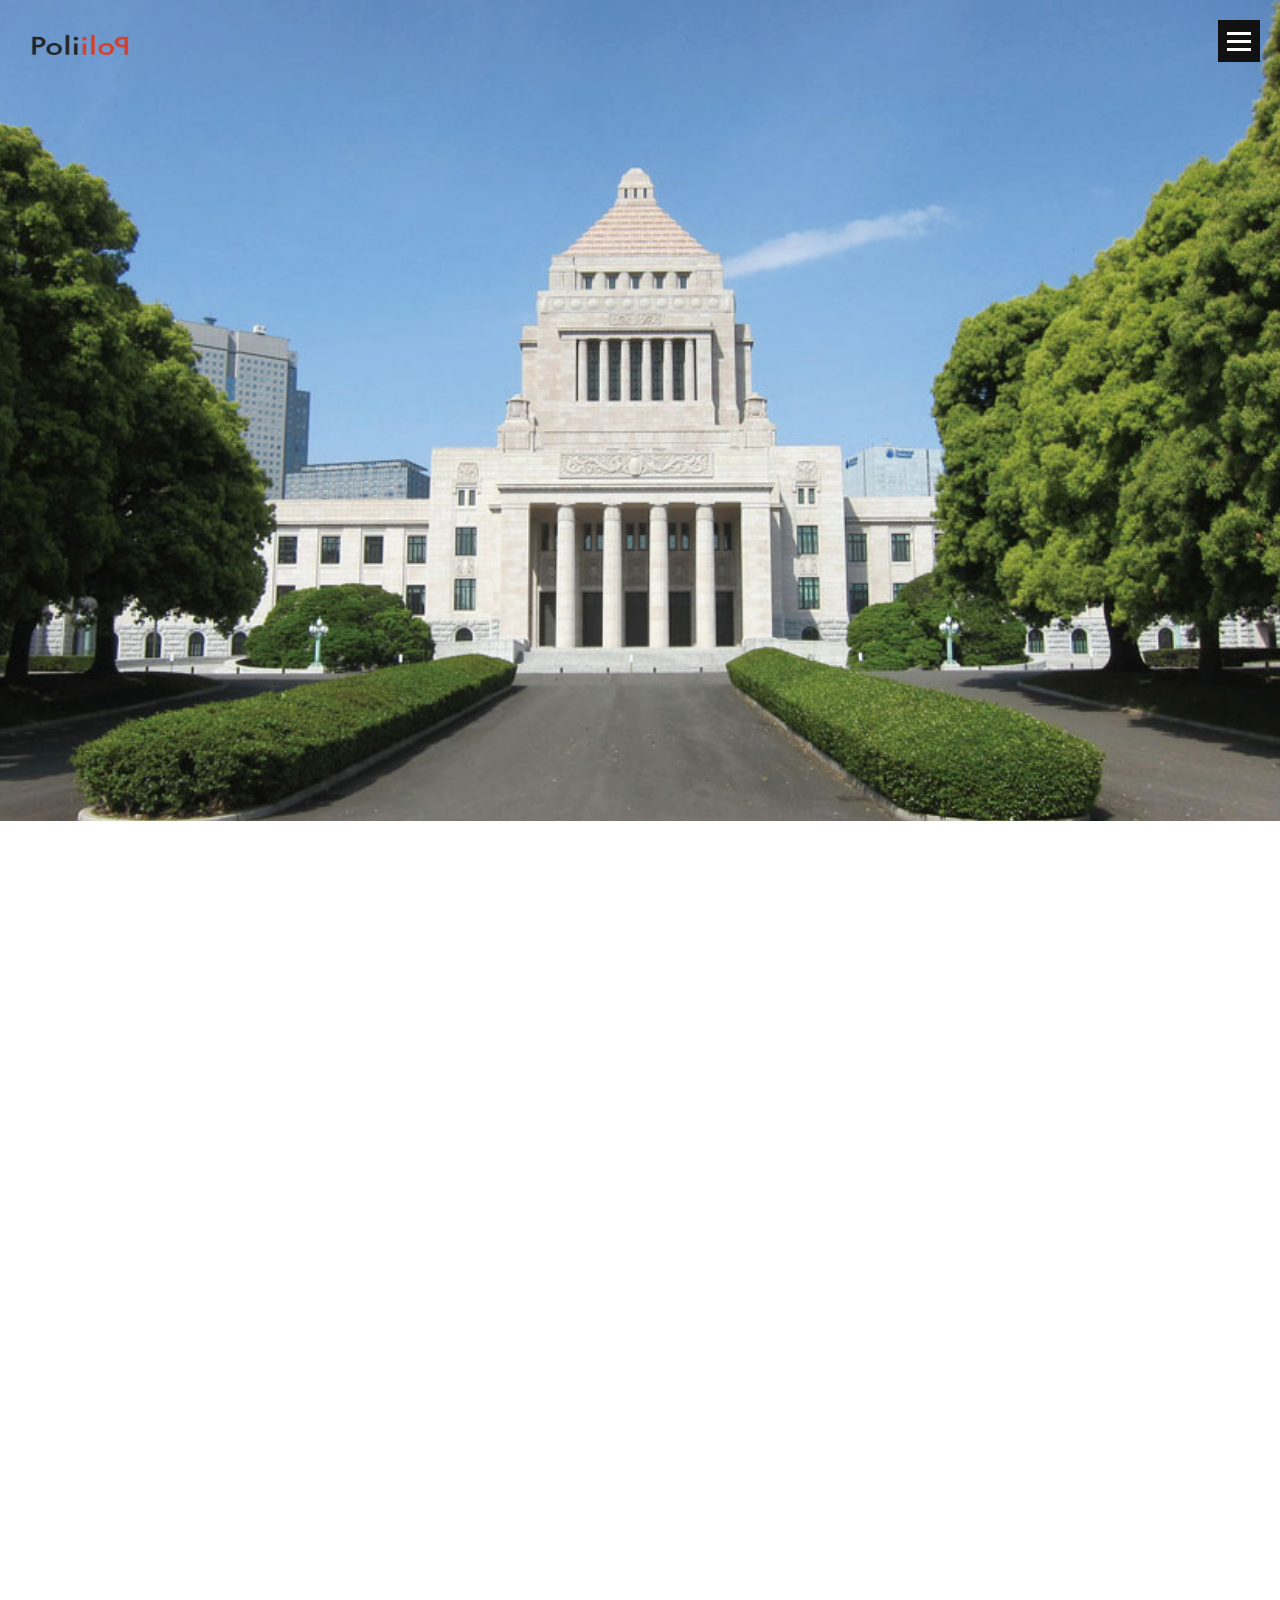
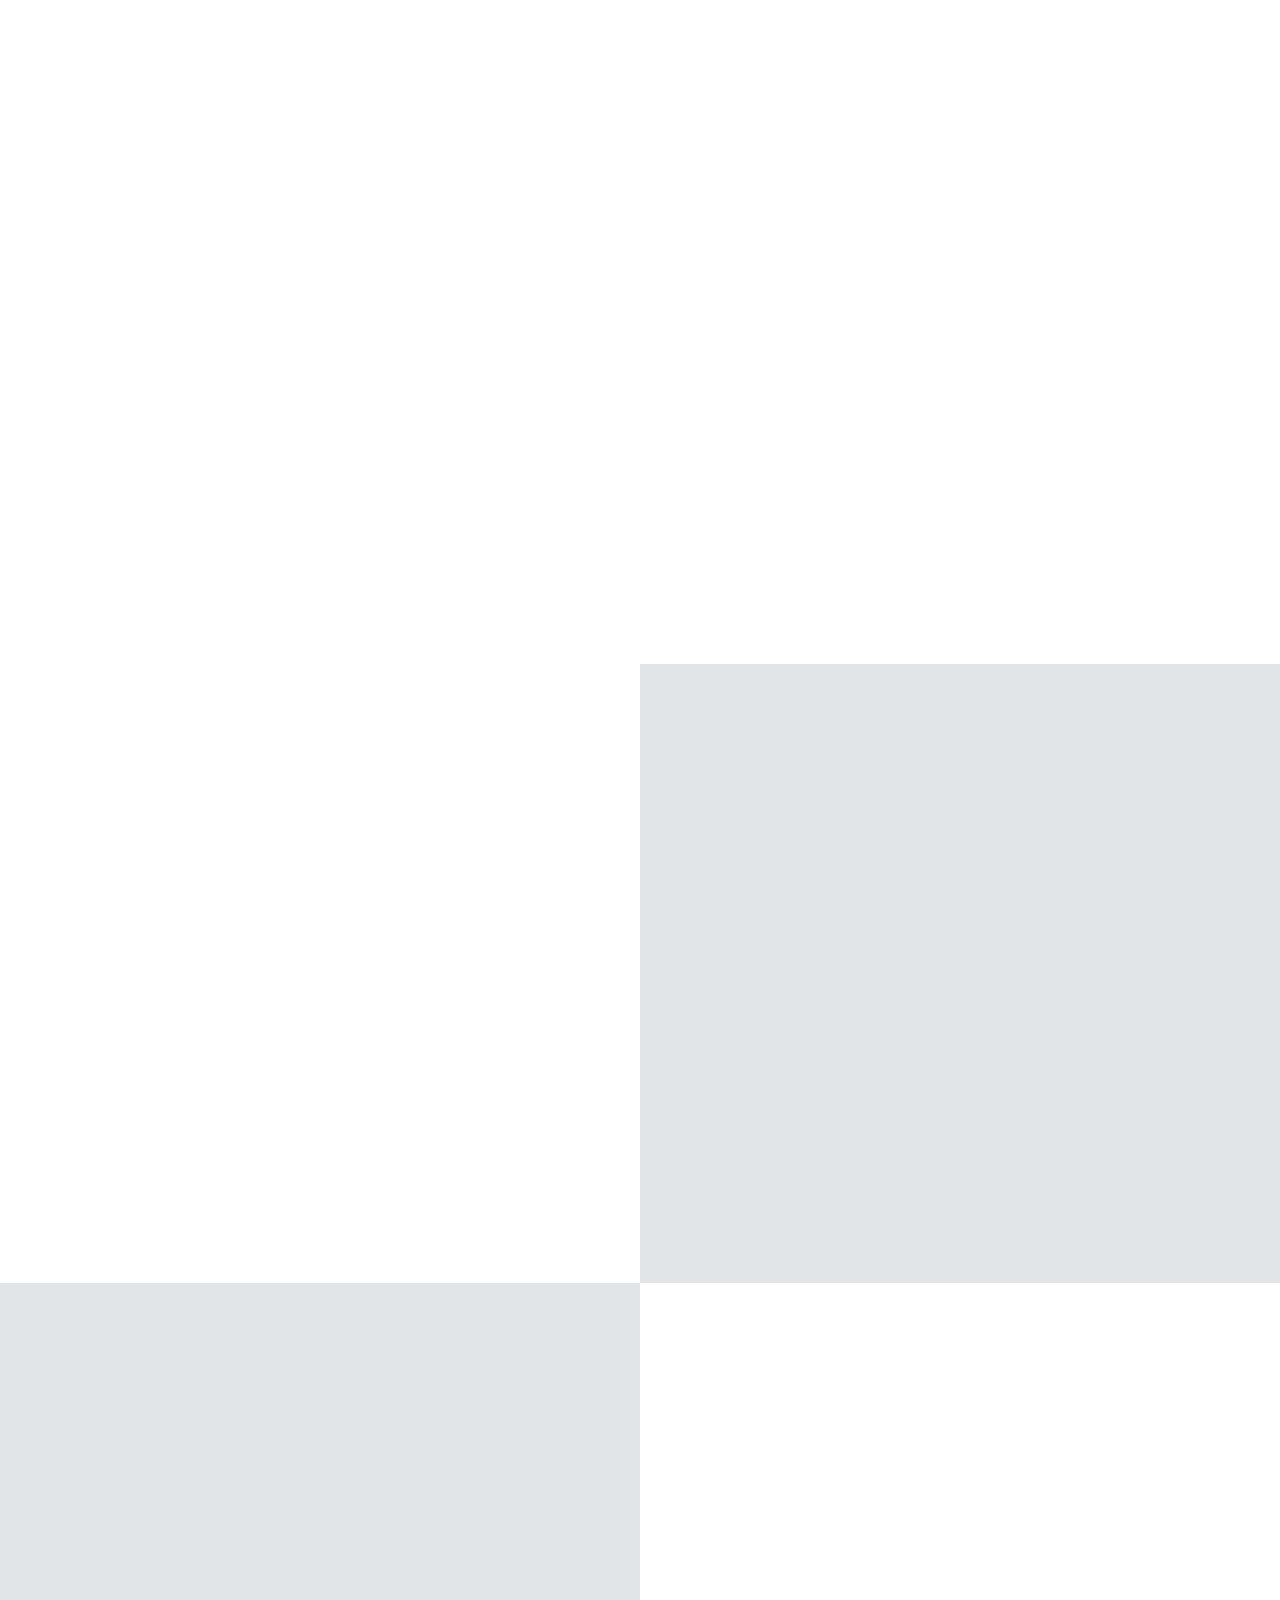
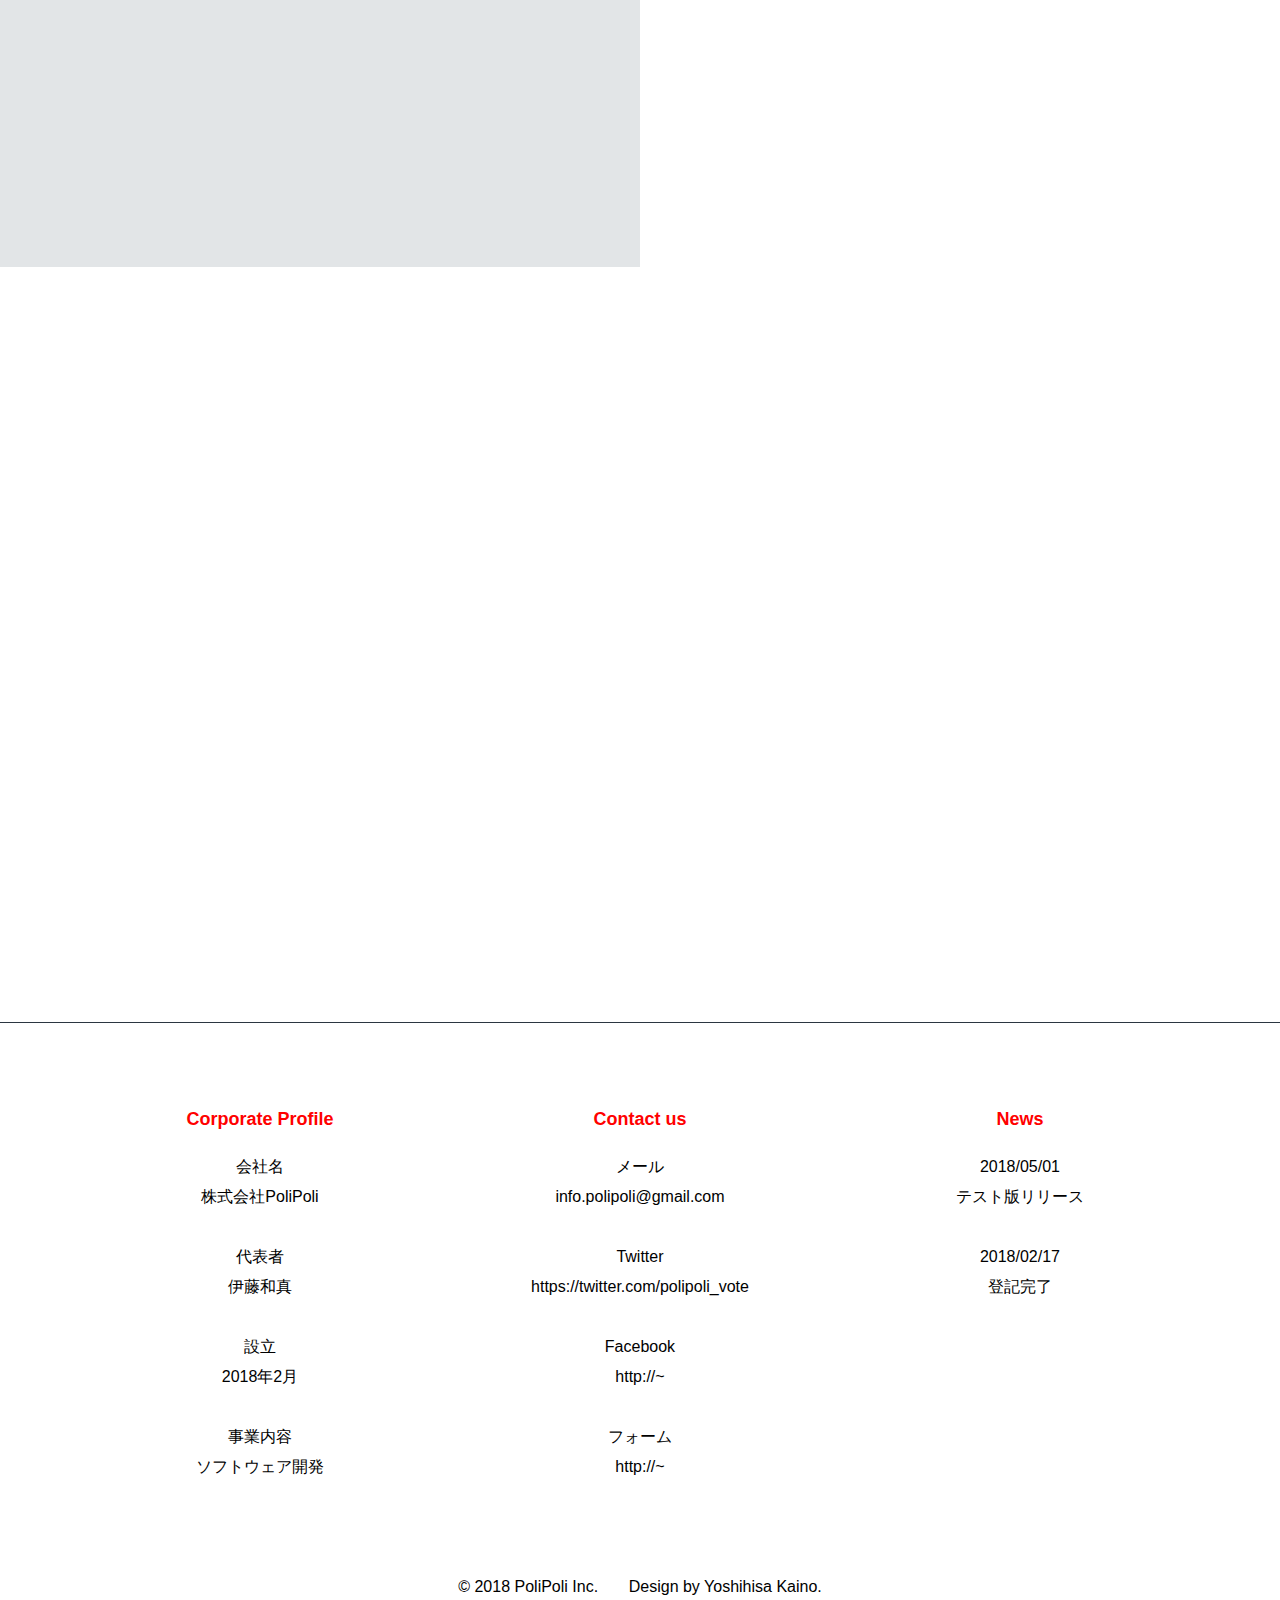
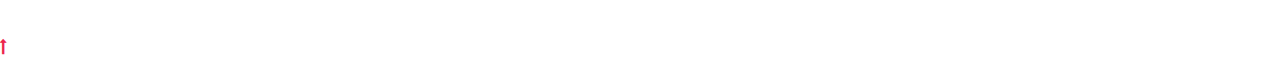
==== commit dea135a6: "Add company profile, contact information, ruled lines etc. Add figures and images. (Links are not ad" ====
--- a/index.html
+++ b/index.html
@@ -53,13 +53,12 @@
    ================================================== -->
     <nav id="menu-nav-wrap">
 
-        <h3>Navigation</h3>
+        <h3>PoliPoli Inc.</h3>
         <ul class="nav-list">
             <li><a class="smoothscroll" href="#intro" title="">TOP</a></li>
-            <li><a class="smoothscroll" href="#features" title="">2</a></li>
-            <li><a class="smoothscroll" href="#infos" title="">3</a></li>
-            <li><a class="smoothscroll" href="#testimonials" title="">6</a></li>
-            <li><a class="smoothscroll" href="#download" title="">7</a></li>
+            <li><a class="smoothscroll" href="#features" title="">ABOUT</a></li>
+            <li><a class="smoothscroll" href="#infos" title="">PRODUCTS</a></li>
+            <li><a class="smoothscroll" href="#testimonials" title="">MEMBER</a></li>
 
         </ul>
 
@@ -354,103 +353,59 @@
                 </div>
             </div>
 
+
         </section>
         <!-- /testimonials -->
 
 
-        <!-- download
-   	================================================== -->
-        <section id=" download ">
-
-            <div class="overlay "></div>
-
-            <div class="row download-content ">
-                <div class="col-twelve ">
-
-                    <!--div class="text-part ">
-                        <h2 class="animate-this ">Contact us!</h2>
-
-                        <p class="lead animate-this ">Lorem ipsum Tempor do Excepteur nulla aute deserunt reprehenderit aute commodo aliquip laboris velit eu esse exercitation ex fugiat pariatur aute consequat. Lorem ipsum Fugiat mollit quis qui. Lorem ipsum Duis Excepteur Duis magna fugiat incididunt qui id quis dolor nisi irure proident labore ut in incididunt eiusmod est anim.</p>
-                    </div-->
-
-                    <a class="button large animate-this " href="https://docs.google.com/forms/d/e/1FAIpQLSe6TP9_dfD769MWN2FcjzSsfrlrGWqUK4lR2WcRgzTddk2Fag/viewform "> Contact us!
-            </a>
-
-                </div>
-            </div>
-        </section>
-        <!-- /download -->
 
 
 
 
     </div>
     <!-- /main-content-wrap -->
-
-
+    <hr>
     <!-- footer
 	================================================== -->
     <footer id="main-footer ">
 
-        <div class="footer-social-wrap ">
-            <div class="row ">
-
-                <ul class="footer-social-list ">
-                    <li><a href="# ">
-	             	<i class="fa fa-facebook-square "></i>
-	            </a></li>
-                    <li><a href="# ">
-	              	<i class="fa fa-twitter "></i>
-	            </a></li>
-                    <li><a href="# ">
-	              	<i class="fa fa-google-plus "></i>
-	            </a></li>
-
-                    <li><a href="# ">
-	              	<i class="fa fa-instagram "></i>
-	            </a></li>
-
-                </ul>
+
+
+        <div class="footer-info-wrap ">
+
+            <div class="row footer-info ">
+
+                <div class="col-four tab-full ">
+                    <h4>Corporate Profile</h4>
+
+                    <p>会社名<br>株式会社PoliPoli<br> <br>代表者<br>伊藤和真<br>
+                        <br>設立<br>2018年2月<br>
+                        <br>事業内容<br>ソフトウェア開発</p>
+                </div>
+
+                <div class="col-four tab-full collapse ">
+                    <h4>Contact us</h4>
+                    <p>メール<br>info.polipoli@gmail.com<br><br>Twitter<br>https://twitter.com/polipoli_vote
+                        <br><br>Facebook<br>http://~<br><br>フォーム<br>http://~
+                    </p>
+                </div>
+
+                <div class="col-four tab-full collapse ">
+                    <h4>News</h4>
+                    <p> 2018/05/01<br>テスト版リリース<br>
+                        <br>2018/02/17<br>登記完了</p>
+                </div>
+
 
             </div>
         </div>
-        <!-- /footer-social-wrap -->
-
-        <div class="footer-info-wrap ">
-
-            <div class="row footer-info ">
-
-                <div class="col-four tab-full ">
-                    <h4>株式会社PoliPoli</h4>
-
-                    <p>
-                    </p>
-                </div>
-
-                <div class="col-four tab-full collapse ">
-                    <h4></h4>
-
-                    <p>
-                    </p>
-                </div>
-
-                <div class="col-four tab-full collapse ">
-                    <h4></h4>
-
-                    <p>
-                    </p>
-                </div>
-
-
-            </div>
-        </div>
 
         <!-- /footer-info-wrap -->
 
         <div class="footer-bottom ">
 
             <div class="copyright ">
-                <span>© Copyright PoliPoli Inc.</span>
+                <span>&copy; 2018 PoliPoli Inc.</span>
                 <span>Design by Yoshihisa Kaino.</span>
             </div>
         </div>
--- a/css/main.css
+++ b/css/main.css
@@ -793,7 +793,7 @@
 input[type="reset"],
 input[type="button"] {
     display: inline-block;
-    font-family: "roboto-black", sans-serif;
+    font-family: sans-serif;
     font-size: 1.4rem;
     text-transform: uppercase;
     letter-spacing: .3rem;
@@ -2548,12 +2548,12 @@
 footer a:hover,
 footer a:focus,
 footer a:active {
-    color: #f9da4f;
+    color: #001835;
     outline: 0;
 }
 
 .footer-social-wrap {
-    background: #111;
+    background: rgb(216, 216, 216);
 }
 
 .footer-social-list {
@@ -2570,7 +2570,7 @@
 .footer-social-list li a {
     font-size: 4.2rem;
     line-height: 4.2rem;
-    color: #FFFFFF;
+    color: #546071;
     display: block;
     padding: 4.2rem 5rem 4.8rem;
     border-right: 1px solid rgba(255, 255, 255, 0.02);
@@ -2579,7 +2579,7 @@
 .footer-social-list li a:hover,
 .footer-social-list li a:focus,
 .footer-social-list li a:active {
-    color: #f9da4f;
+    color: #001835;
 }
 
 .footer-social-list li:first-child a {
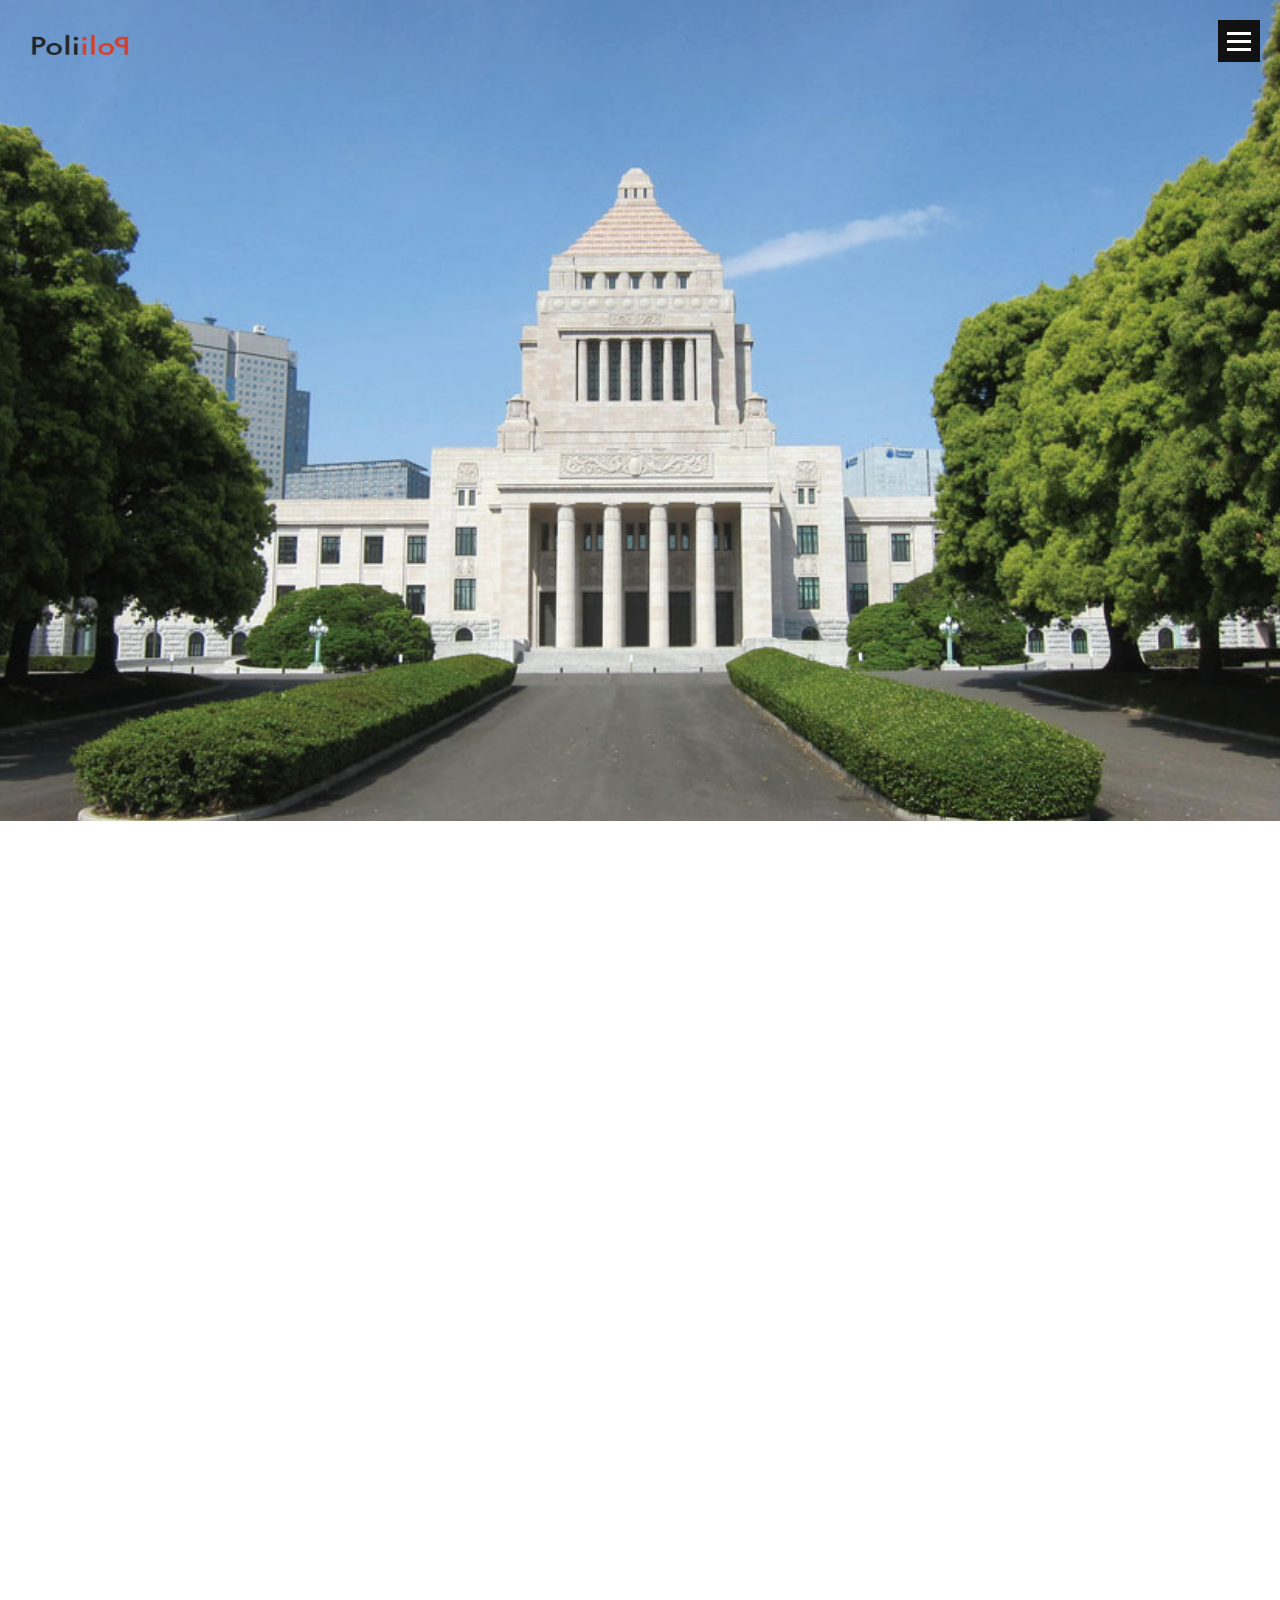
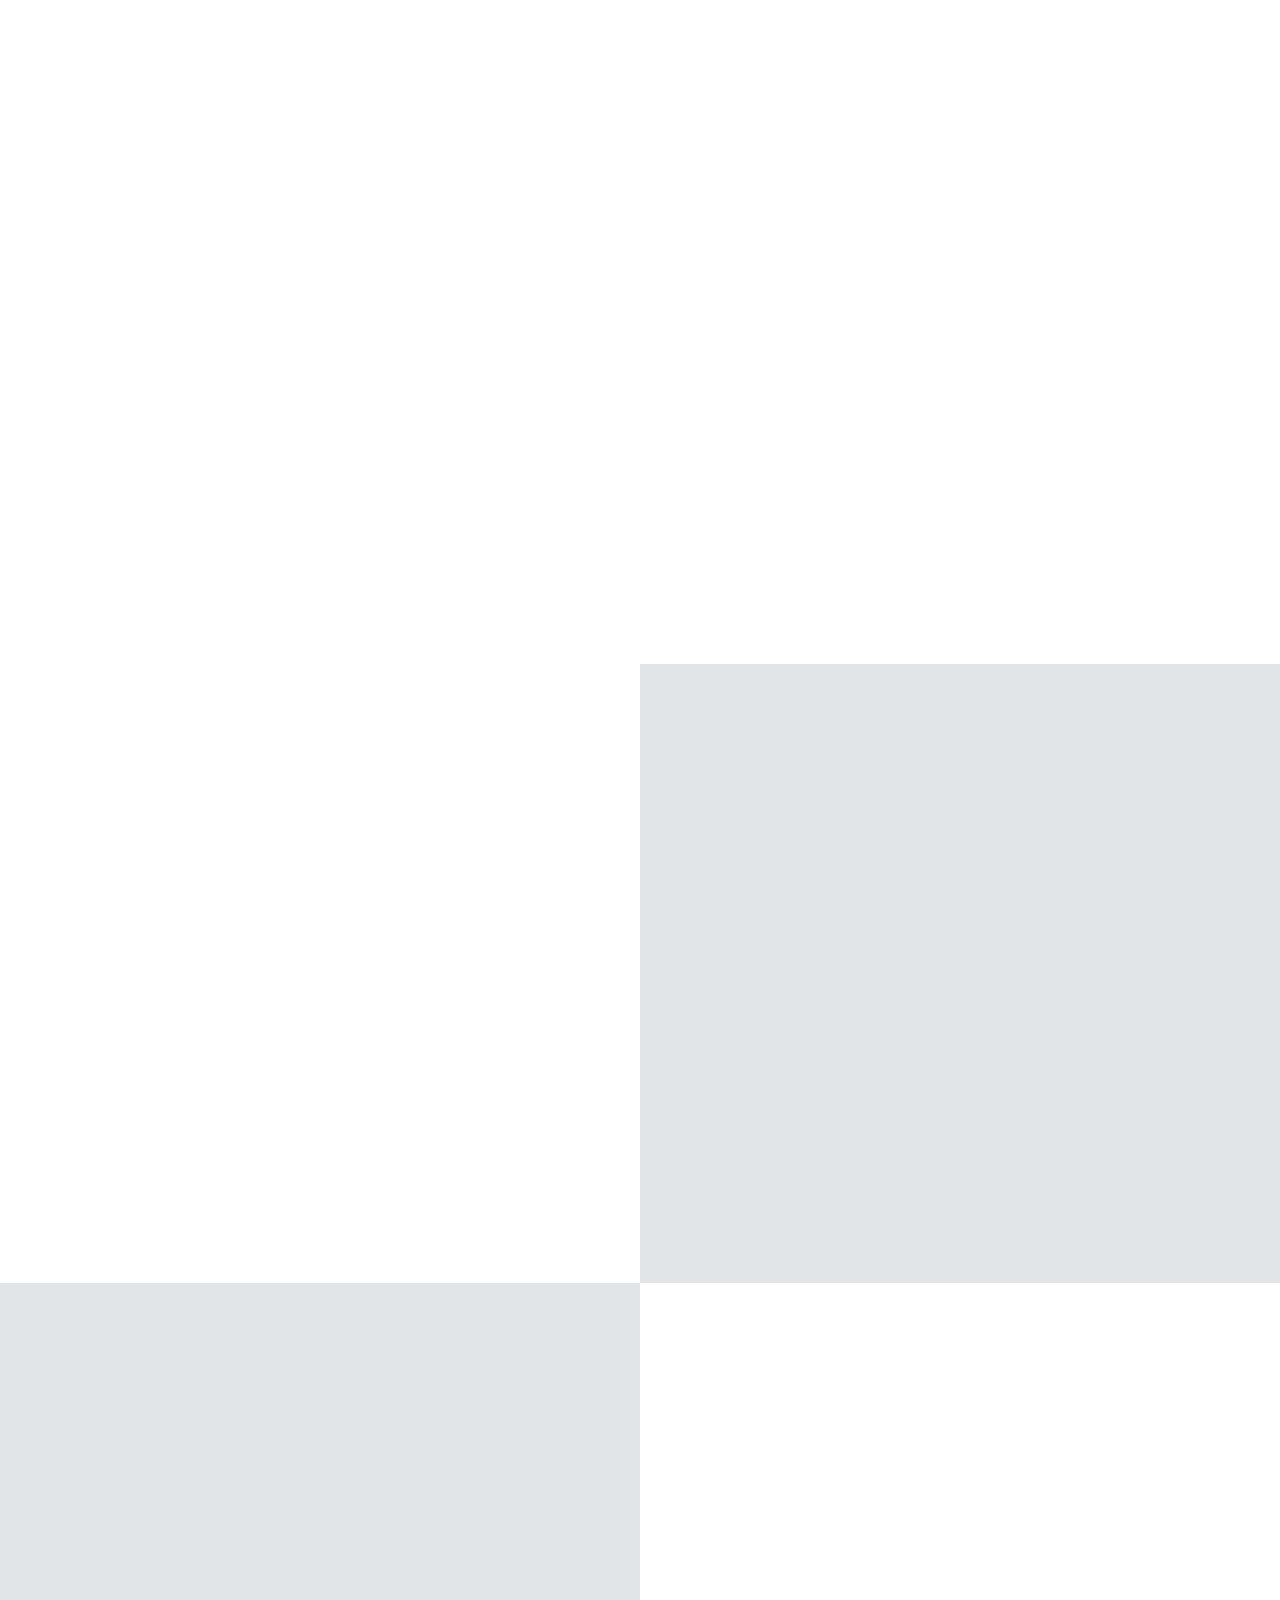
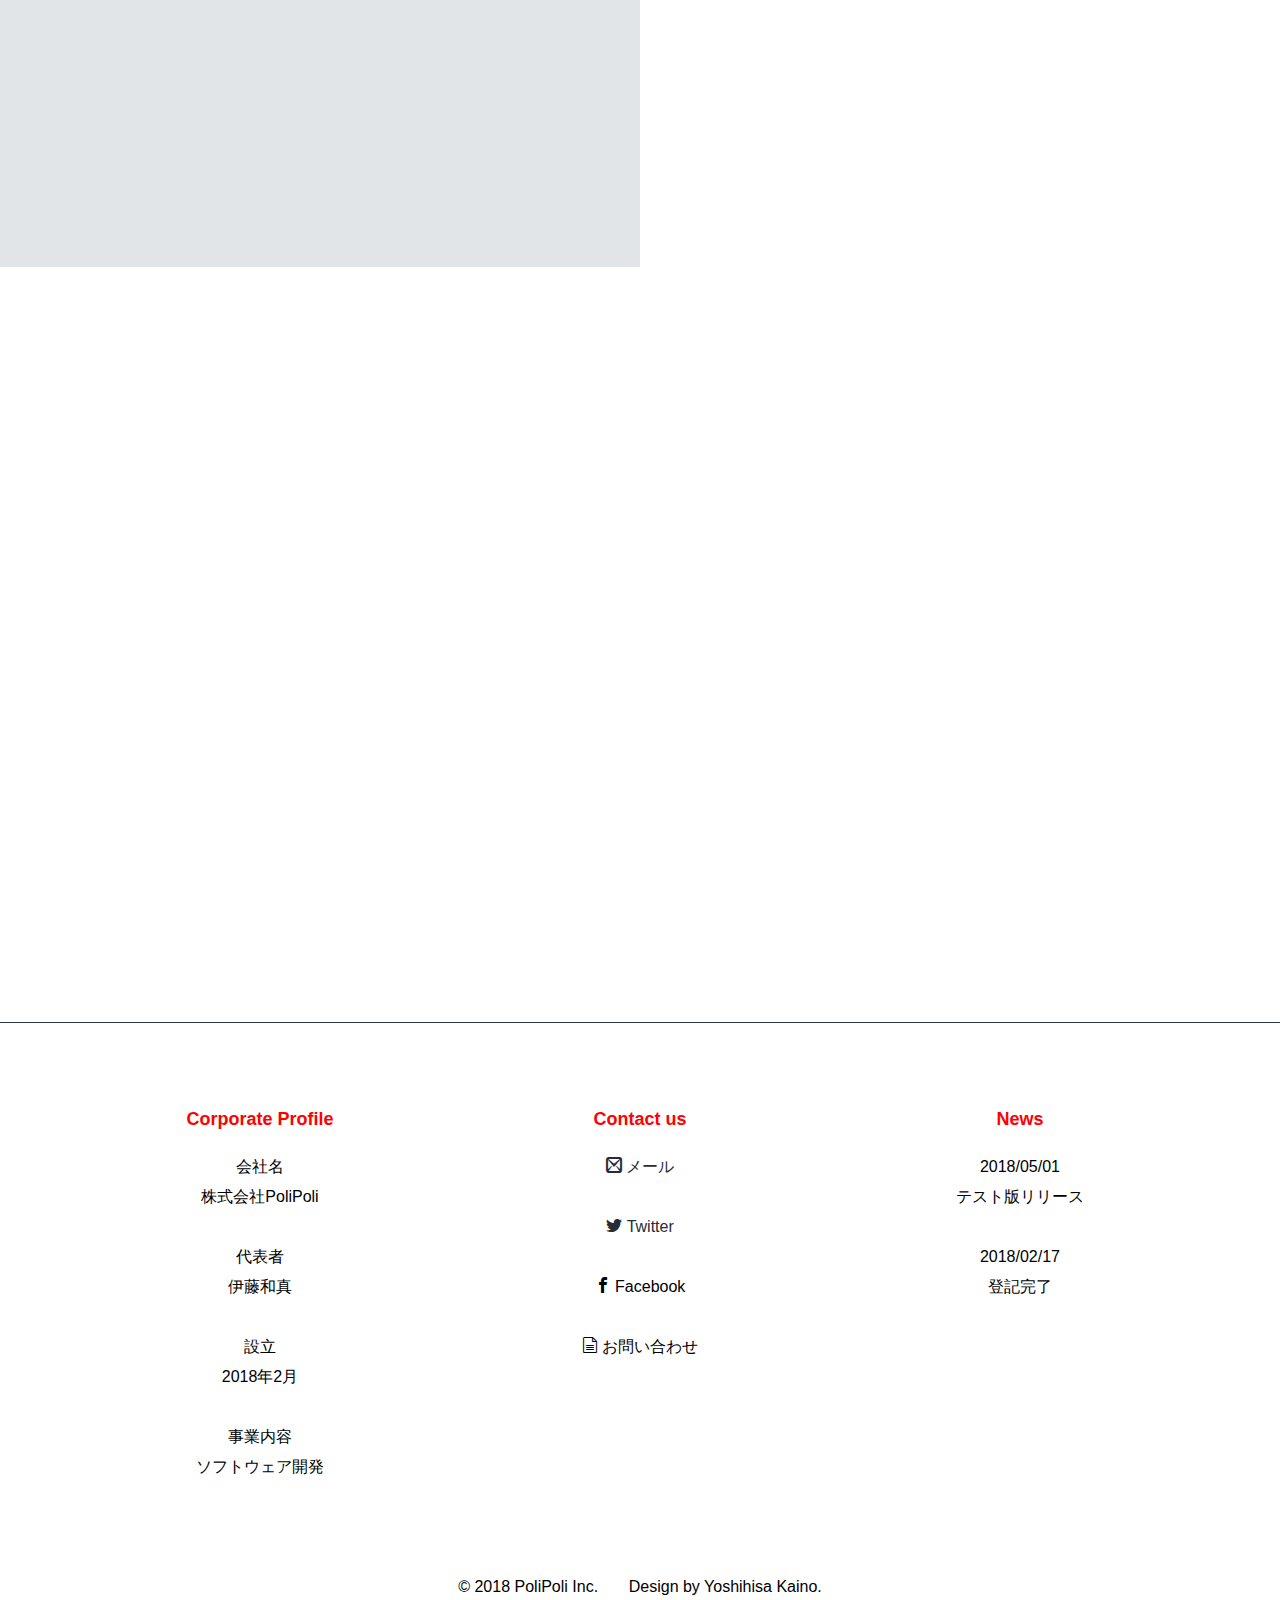
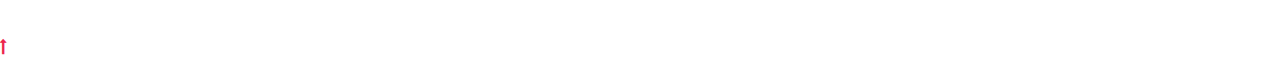
==== commit ccd3585f: "Icons such as icomoon were added." ====
--- a/index.html
+++ b/index.html
@@ -1,44 +1,28 @@
 <!DOCTYPE html>
-<!--[if IE 8 ]><html class="no-js oldie ie8" lang="en"> <![endif]-->
-<!--[if IE 9 ]><html class="no-js oldie ie9" lang="en"> <![endif]-->
-<!--[if (gte IE 9)|!(IE)]><!-->
-<html class="no-js" lang="en">
-<!--<![endif]-->
+
+<html class="no-js" lang="ja">
 
 <head>
-
-    <!--- basic page needs
-   ================================================== -->
     <meta charset="utf-8">
     <title>PoliPoli</title>
     <meta name="description" content="">
     <meta name="author" content="">
 
-    <!-- mobile specific metas
-   ================================================== -->
     <meta name="viewport" content="width=device-width, initial-scale=1, maximum-scale=1">
 
-    <!-- CSS
-   ================================================== -->
     <link rel="stylesheet" href="css/base.css">
     <link rel="stylesheet" href="css/vendor.css">
     <link rel="stylesheet" href="css/main.css">
-
-    <!-- script
-   ================================================== -->
+    <link rel="stylesheet" href="icomoon/style.css">
+
     <script src="js/modernizr.js"></script>
     <script src="js/pace.min.js"></script>
 
-    <!-- favicons
-	================================================== -->
-    <link rel="icon" type="image/png" href="favicon.png">
 
 </head>
 
 <body id="top">
 
-    <!-- header 
-   ================================================== -->
     <header class="main-header">
 
         <div class="logo">
@@ -49,8 +33,6 @@
 
     </header>
 
-    <!-- main navigation 
-   ================================================== -->
     <nav id="menu-nav-wrap">
 
         <h3>PoliPoli Inc.</h3>
@@ -65,30 +47,18 @@
 
 
     </nav>
-    <!-- /menu-nav-wrap -->
-
-
-    <!-- main content wrap
-   ================================================== -->
     <div id="main-content-wrap">
 
-
-        <!-- main content wrap
-   	================================================== -->
-        <section id="intro">
-
-            <!-- <div class="shadow-overlay"></div> -->
+        <section id="intro" class="colorfilter-base">
 
             <div class="row intro-content">
                 <div class="col-twelve">
 
-                    <h3 class="animate-intro"></h3>
-
-                    <h1 class="animate-intro"></h1>
+                    <!--h3 class="animate-intro"></h3>
+
+                    <h1 class="animate-intro"></h1-->
 
                     <div class="buttons">
-                        <!--a class="button stroke smoothscroll animate-intro" href="#features" title="">企画書はこちら</a-->
-                        <!--a class="button stroke smoothscroll animate-intro" href="#download" title="">Download</a-->
                     </div>
 
                     <img src="images/polipoli.png" alt="" class="animate-intro">
@@ -385,8 +355,8 @@
 
                 <div class="col-four tab-full collapse ">
                     <h4>Contact us</h4>
-                    <p>メール<br>info.polipoli@gmail.com<br><br>Twitter<br>https://twitter.com/polipoli_vote
-                        <br><br>Facebook<br>http://~<br><br>フォーム<br>http://~
+                    <p><a href="info.polipoli@gmail.com"><span class="icon-mail"></span> メール</a><br><br><a href="#"><span class="icon-twitter"></span> Twitter</a>
+                        <br><br><span class="icon-facebook"></span> Facebook<br><br><span class="icon-file-text2"></span> お問い合わせ
                     </p>
                 </div>
 
--- a/icomoon/style.css
+++ b/icomoon/style.css
@@ -0,0 +1,167 @@
+@font-face {
+  font-family: 'icomoon';
+  src:  url('fonts/icomoon.eot?23o3pw');
+  src:  url('fonts/icomoon.eot?23o3pw#iefix') format('embedded-opentype'),
+    url('fonts/icomoon.ttf?23o3pw') format('truetype'),
+    url('fonts/icomoon.woff?23o3pw') format('woff'),
+    url('fonts/icomoon.svg?23o3pw#icomoon') format('svg');
+  font-weight: normal;
+  font-style: normal;
+}
+
+[class^="icon-"], [class*=" icon-"] {
+  /* use !important to prevent issues with browser extensions that change fonts */
+  font-family: 'icomoon' !important;
+  speak: none;
+  font-style: normal;
+  font-weight: normal;
+  font-variant: normal;
+  text-transform: none;
+  line-height: 1;
+
+  /* Better Font Rendering =========== */
+  -webkit-font-smoothing: antialiased;
+  -moz-osx-font-smoothing: grayscale;
+}
+
+.icon-home:before {
+  content: "\e900";
+}
+.icon-home2:before {
+  content: "\e901";
+}
+.icon-home3:before {
+  content: "\e902";
+}
+.icon-book:before {
+  content: "\e91f";
+}
+.icon-books:before {
+  content: "\e920";
+}
+.icon-file-text2:before {
+  content: "\e926";
+}
+.icon-folder-open:before {
+  content: "\e930";
+}
+.icon-cart:before {
+  content: "\e93a";
+}
+.icon-coin-dollar:before {
+  content: "\e93b";
+}
+.icon-phone:before {
+  content: "\e942";
+}
+.icon-envelop:before {
+  content: "\e945";
+}
+.icon-location:before {
+  content: "\e947";
+}
+.icon-display:before {
+  content: "\e956";
+}
+.icon-laptop:before {
+  content: "\e957";
+}
+.icon-mobile:before {
+  content: "\e959";
+}
+.icon-database:before {
+  content: "\e964";
+}
+.icon-bubbles3:before {
+  content: "\e96f";
+}
+.icon-sphere:before {
+  content: "\e9c9";
+}
+.icon-earth:before {
+  content: "\e9ca";
+}
+.icon-bookmark:before {
+  content: "\e9d2";
+}
+.icon-embed:before {
+  content: "\ea7f";
+}
+.icon-embed/:before {
+  content: "\ea80";
+}
+.icon-mail2:before {
+  content: "\ea83";
+}
+.icon-mail:before {
+  content: "\ea84";
+}
+.icon-mail3:before {
+  content: "\ea85";
+}
+.icon-mail4:before {
+  content: "\ea86";
+}
+.icon-amazon:before {
+  content: "\ea87";
+}
+.icon-google:before {
+  content: "\ea88";
+}
+.icon-facebook:before {
+  content: "\ea90";
+}
+.icon-facebook2:before {
+  content: "\ea91";
+}
+.icon-instagram:before {
+  content: "\ea92";
+}
+.icon-twitter:before {
+  content: "\ea96";
+}
+.icon-rss:before {
+  content: "\ea9b";
+}
+.icon-youtube:before {
+  content: "\ea9d";
+}
+.icon-big-youtube:before {
+  content: "\ea9e";
+}
+.icon-flickr:before {
+  content: "\eaa4";
+}
+.icon-dropbox:before {
+  content: "\eaae";
+}
+.icon-onedrive:before {
+  content: "\eaaf";
+}
+.icon-github:before {
+  content: "\eab0";
+}
+.icon-apple:before {
+  content: "\eabe";
+}
+.icon-finder:before {
+  content: "\eabf";
+}
+.icon-android:before {
+  content: "\eac0";
+}
+.icon-windows:before {
+  content: "\eac2";
+}
+.icon-linkedin:before {
+  content: "\eac9";
+}
+.icon-html-five:before {
+  content: "\eae4";
+}
+.icon-html-fives:before {
+  content: "\eae5";
+}
+.icon-git:before {
+  content: "\eae7";
+}
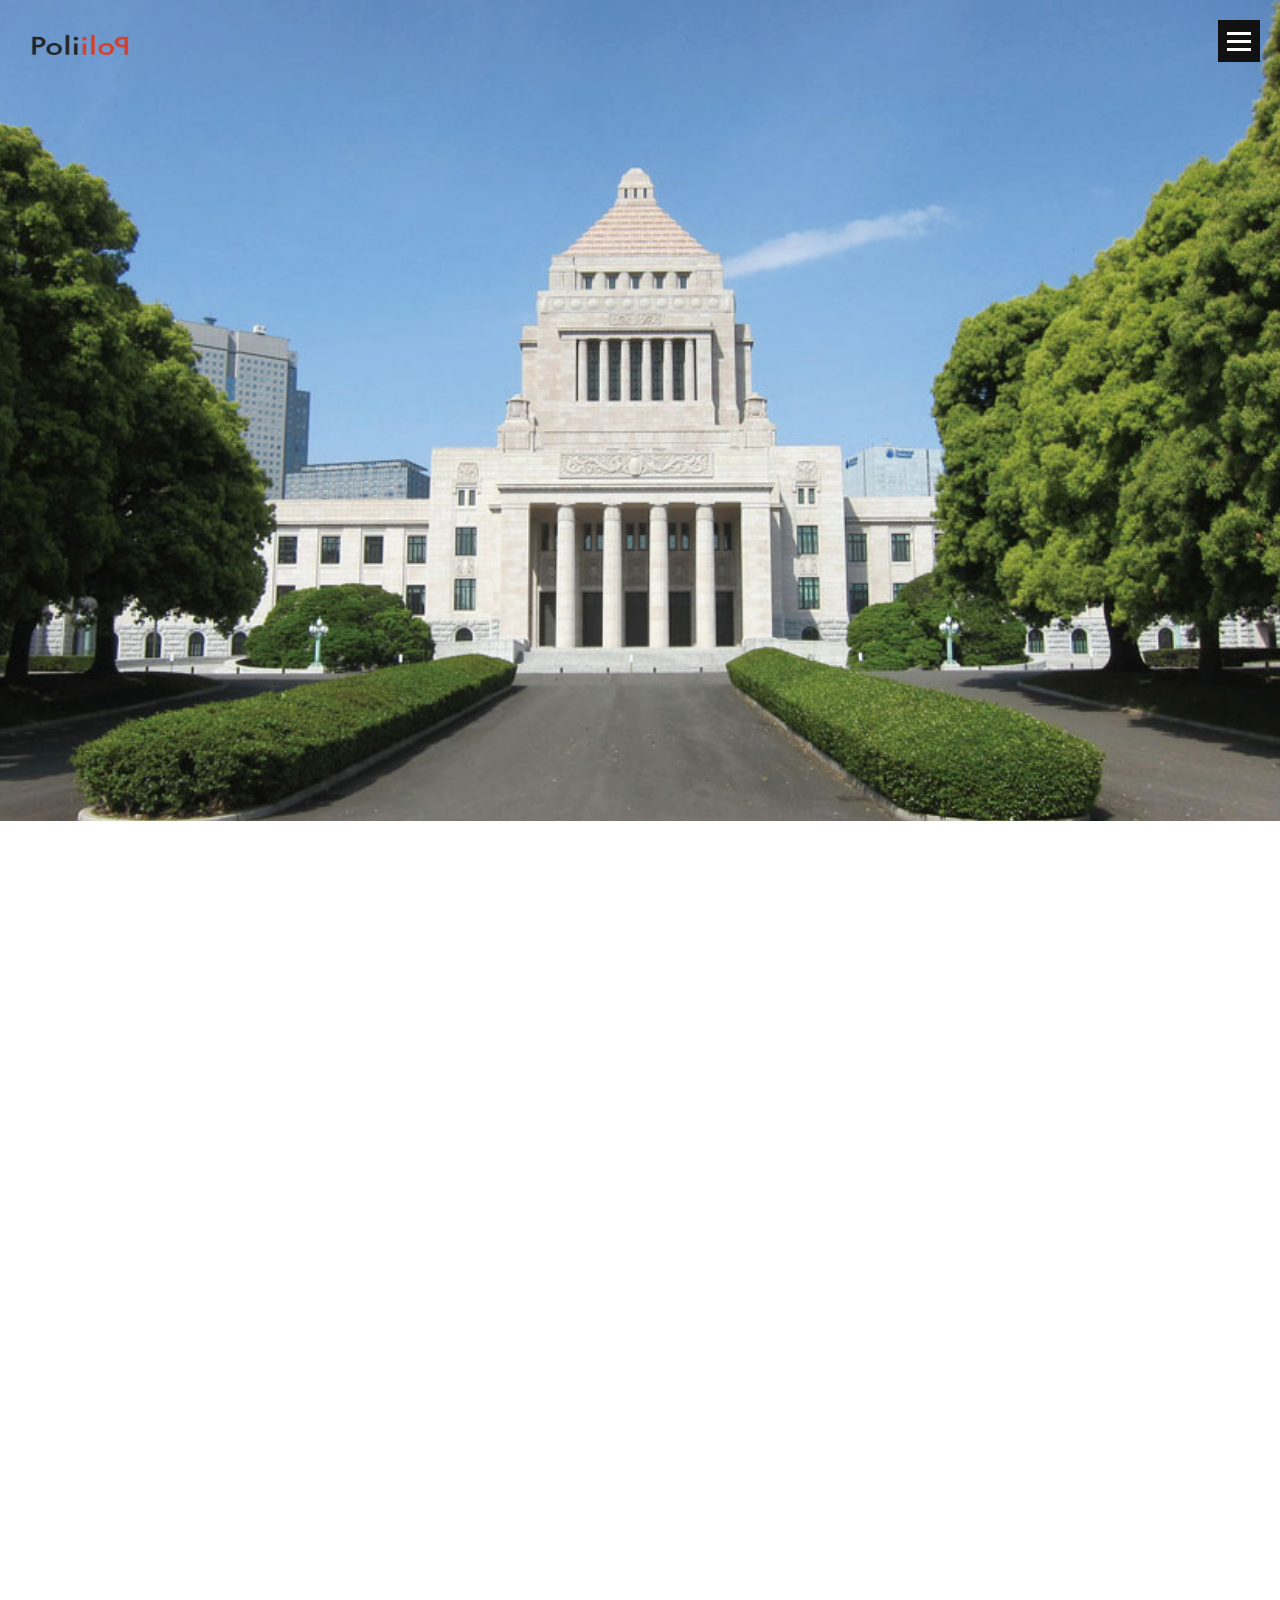
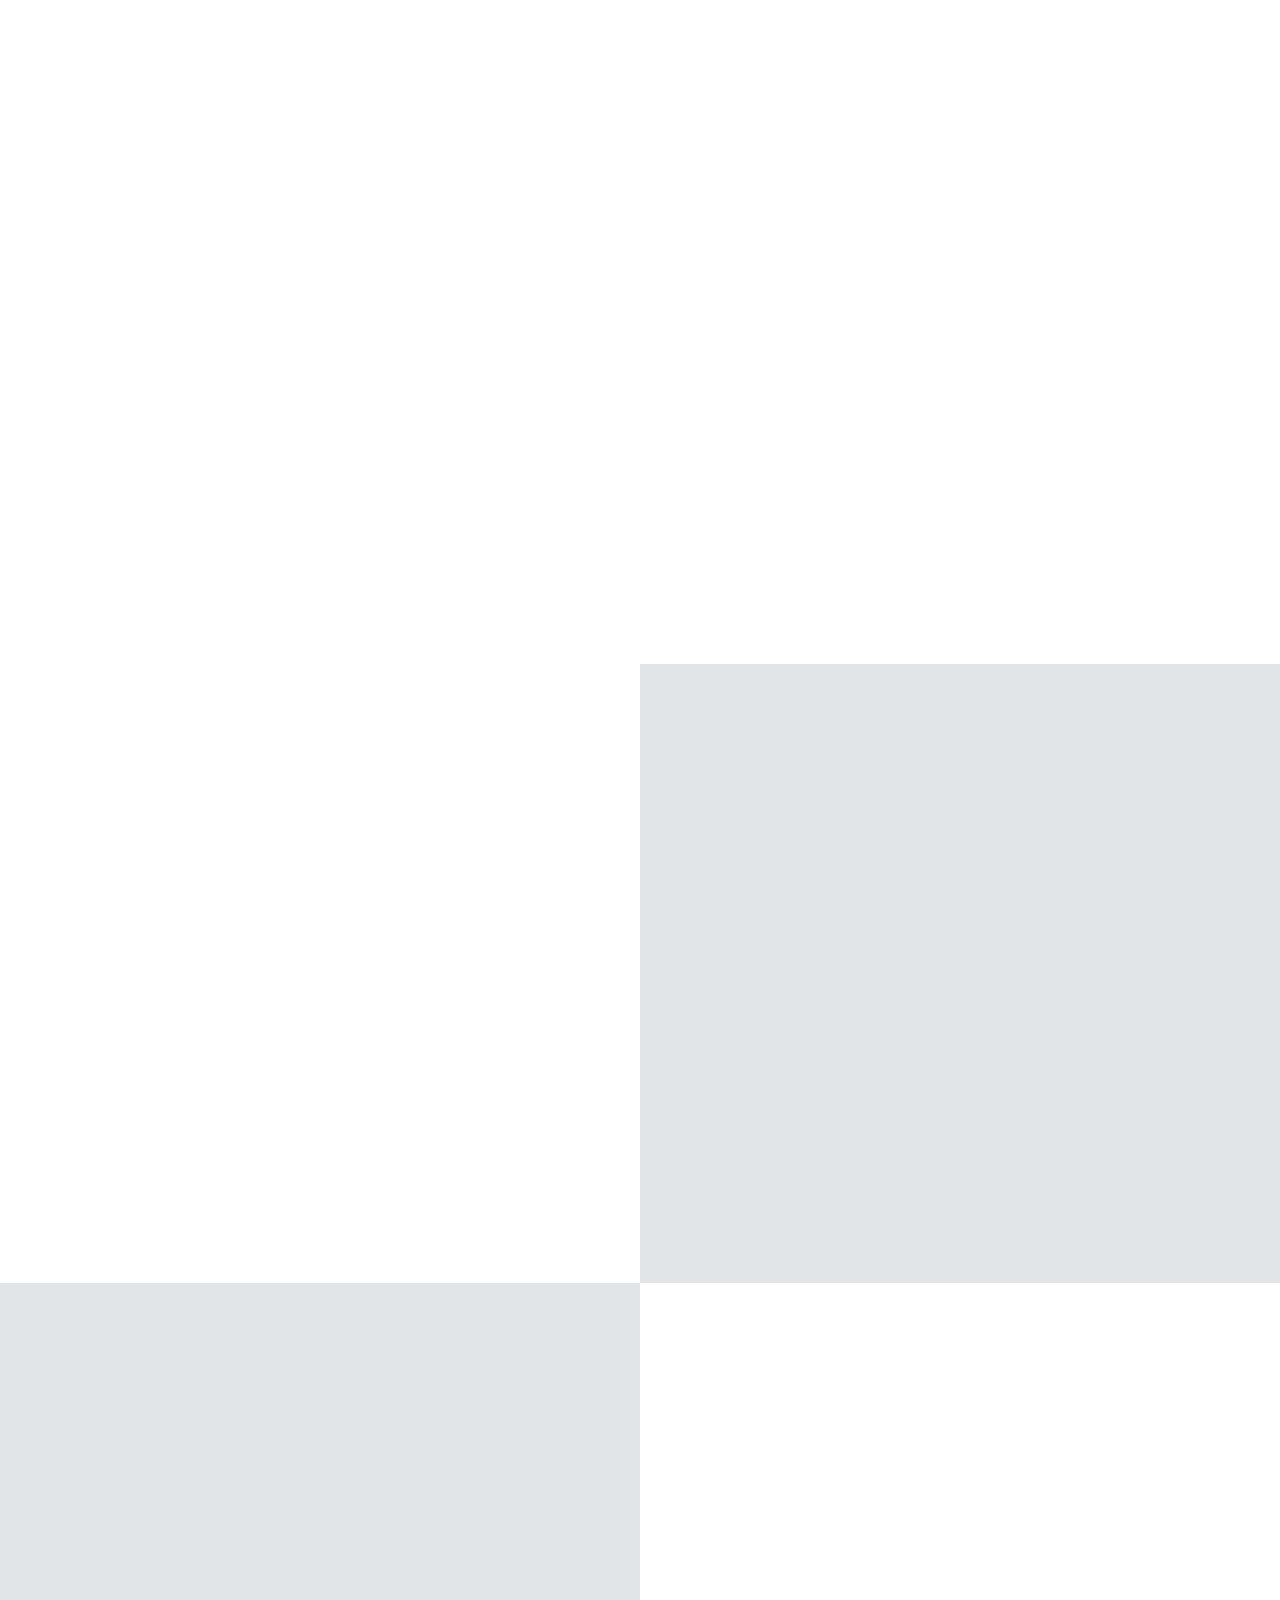
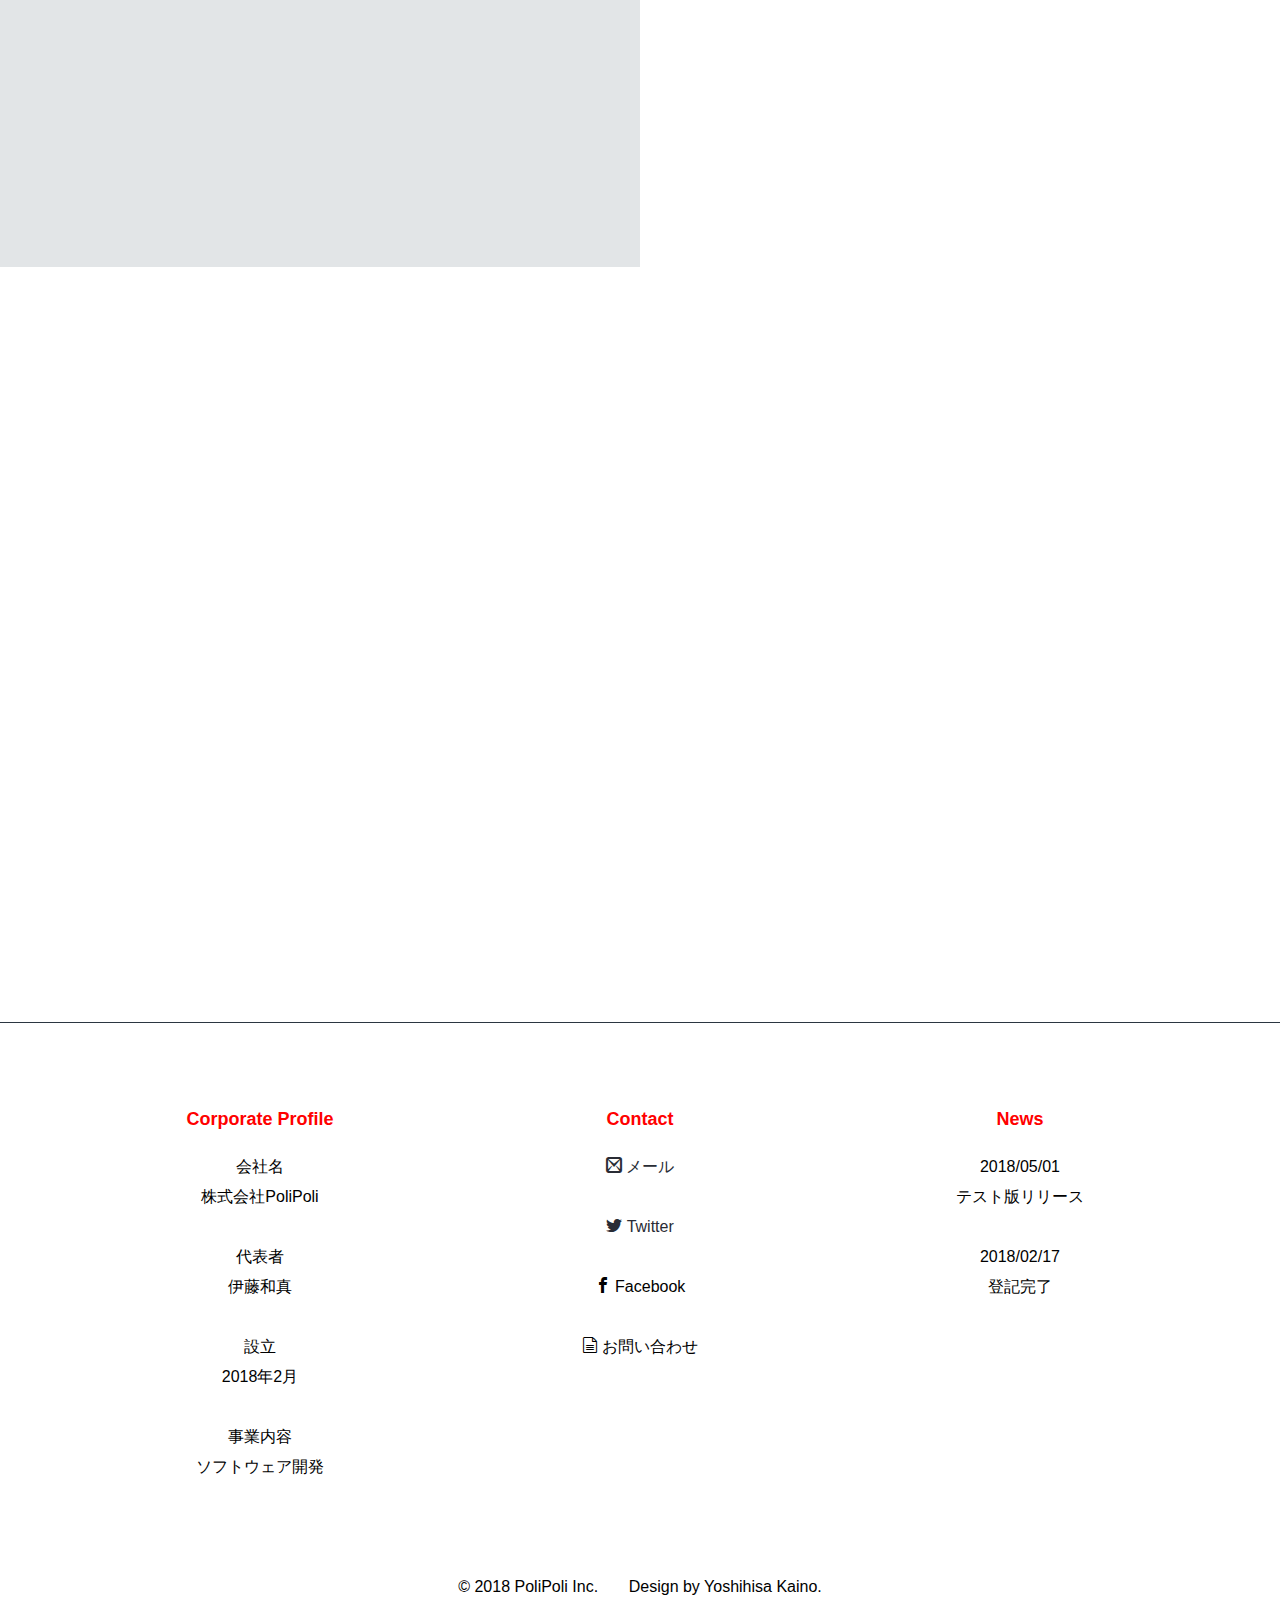
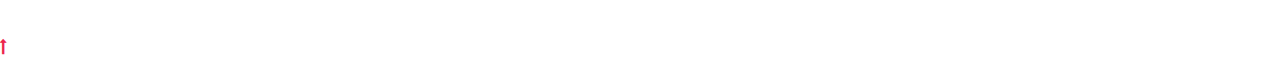
==== commit 91b6b6b9: "I changed the icomoon file hierarchy." ====
--- a/index.html
+++ b/index.html
@@ -13,7 +13,7 @@
     <link rel="stylesheet" href="css/base.css">
     <link rel="stylesheet" href="css/vendor.css">
     <link rel="stylesheet" href="css/main.css">
-    <link rel="stylesheet" href="icomoon/style.css">
+    <link rel="stylesheet" href="icomoon.css">
 
     <script src="js/modernizr.js"></script>
     <script src="js/pace.min.js"></script>
@@ -354,7 +354,7 @@
                 </div>
 
                 <div class="col-four tab-full collapse ">
-                    <h4>Contact us</h4>
+                    <h4>Contact</h4>
                     <p><a href="info.polipoli@gmail.com"><span class="icon-mail"></span> メール</a><br><br><a href="#"><span class="icon-twitter"></span> Twitter</a>
                         <br><br><span class="icon-facebook"></span> Facebook<br><br><span class="icon-file-text2"></span> お問い合わせ
                     </p>
--- a/icomoon.css
+++ b/icomoon.css
@@ -0,0 +1,167 @@
+@font-face {
+  font-family: 'icomoon';
+  src:  url('fonts/icomoon.eot?23o3pw');
+  src:  url('fonts/icomoon.eot?23o3pw#iefix') format('embedded-opentype'),
+    url('fonts/icomoon.ttf?23o3pw') format('truetype'),
+    url('fonts/icomoon.woff?23o3pw') format('woff'),
+    url('fonts/icomoon.svg?23o3pw#icomoon') format('svg');
+  font-weight: normal;
+  font-style: normal;
+}
+
+[class^="icon-"], [class*=" icon-"] {
+  /* use !important to prevent issues with browser extensions that change fonts */
+  font-family: 'icomoon' !important;
+  speak: none;
+  font-style: normal;
+  font-weight: normal;
+  font-variant: normal;
+  text-transform: none;
+  line-height: 1;
+
+  /* Better Font Rendering =========== */
+  -webkit-font-smoothing: antialiased;
+  -moz-osx-font-smoothing: grayscale;
+}
+
+.icon-home:before {
+  content: "\e900";
+}
+.icon-home2:before {
+  content: "\e901";
+}
+.icon-home3:before {
+  content: "\e902";
+}
+.icon-book:before {
+  content: "\e91f";
+}
+.icon-books:before {
+  content: "\e920";
+}
+.icon-file-text2:before {
+  content: "\e926";
+}
+.icon-folder-open:before {
+  content: "\e930";
+}
+.icon-cart:before {
+  content: "\e93a";
+}
+.icon-coin-dollar:before {
+  content: "\e93b";
+}
+.icon-phone:before {
+  content: "\e942";
+}
+.icon-envelop:before {
+  content: "\e945";
+}
+.icon-location:before {
+  content: "\e947";
+}
+.icon-display:before {
+  content: "\e956";
+}
+.icon-laptop:before {
+  content: "\e957";
+}
+.icon-mobile:before {
+  content: "\e959";
+}
+.icon-database:before {
+  content: "\e964";
+}
+.icon-bubbles3:before {
+  content: "\e96f";
+}
+.icon-sphere:before {
+  content: "\e9c9";
+}
+.icon-earth:before {
+  content: "\e9ca";
+}
+.icon-bookmark:before {
+  content: "\e9d2";
+}
+.icon-embed:before {
+  content: "\ea7f";
+}
+.icon-embed/:before {
+  content: "\ea80";
+}
+.icon-mail2:before {
+  content: "\ea83";
+}
+.icon-mail:before {
+  content: "\ea84";
+}
+.icon-mail3:before {
+  content: "\ea85";
+}
+.icon-mail4:before {
+  content: "\ea86";
+}
+.icon-amazon:before {
+  content: "\ea87";
+}
+.icon-google:before {
+  content: "\ea88";
+}
+.icon-facebook:before {
+  content: "\ea90";
+}
+.icon-facebook2:before {
+  content: "\ea91";
+}
+.icon-instagram:before {
+  content: "\ea92";
+}
+.icon-twitter:before {
+  content: "\ea96";
+}
+.icon-rss:before {
+  content: "\ea9b";
+}
+.icon-youtube:before {
+  content: "\ea9d";
+}
+.icon-big-youtube:before {
+  content: "\ea9e";
+}
+.icon-flickr:before {
+  content: "\eaa4";
+}
+.icon-dropbox:before {
+  content: "\eaae";
+}
+.icon-onedrive:before {
+  content: "\eaaf";
+}
+.icon-github:before {
+  content: "\eab0";
+}
+.icon-apple:before {
+  content: "\eabe";
+}
+.icon-finder:before {
+  content: "\eabf";
+}
+.icon-android:before {
+  content: "\eac0";
+}
+.icon-windows:before {
+  content: "\eac2";
+}
+.icon-linkedin:before {
+  content: "\eac9";
+}
+.icon-html-five:before {
+  content: "\eae4";
+}
+.icon-html-fives:before {
+  content: "\eae5";
+}
+.icon-git:before {
+  content: "\eae7";
+}
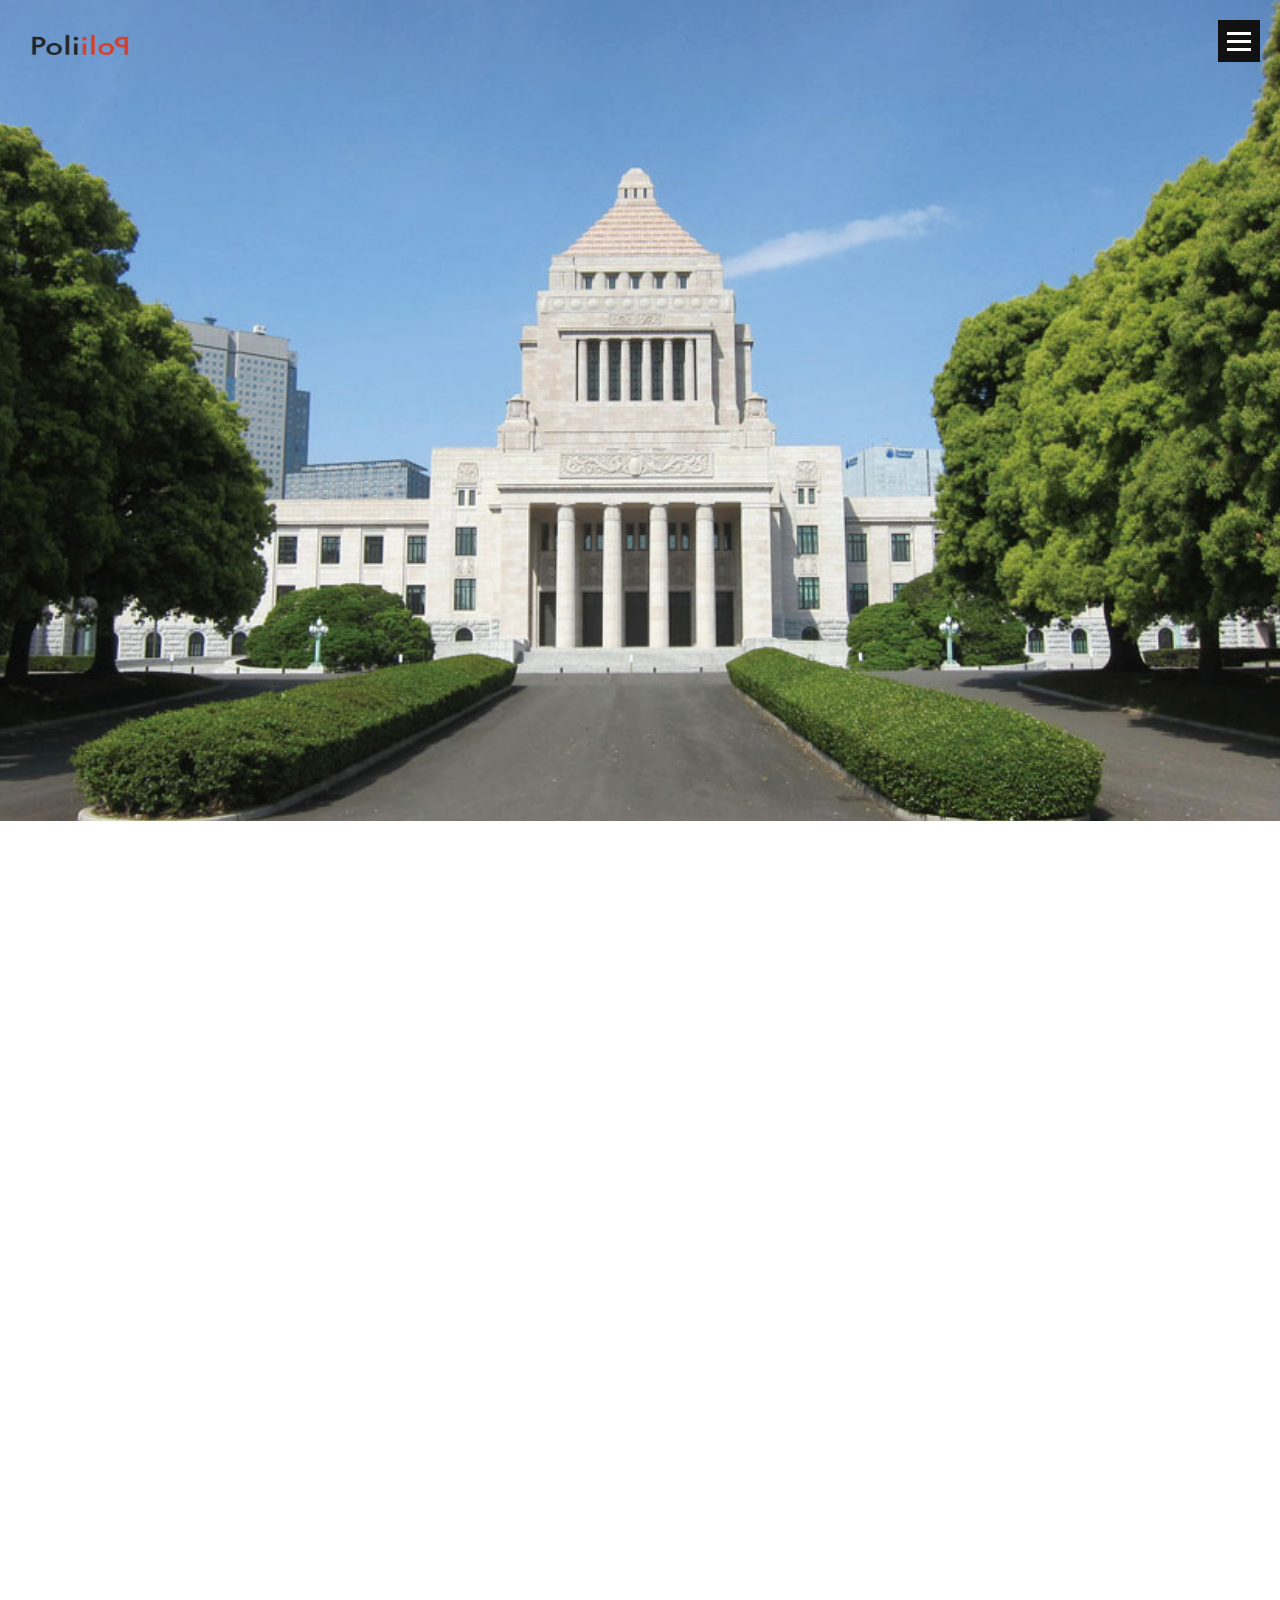
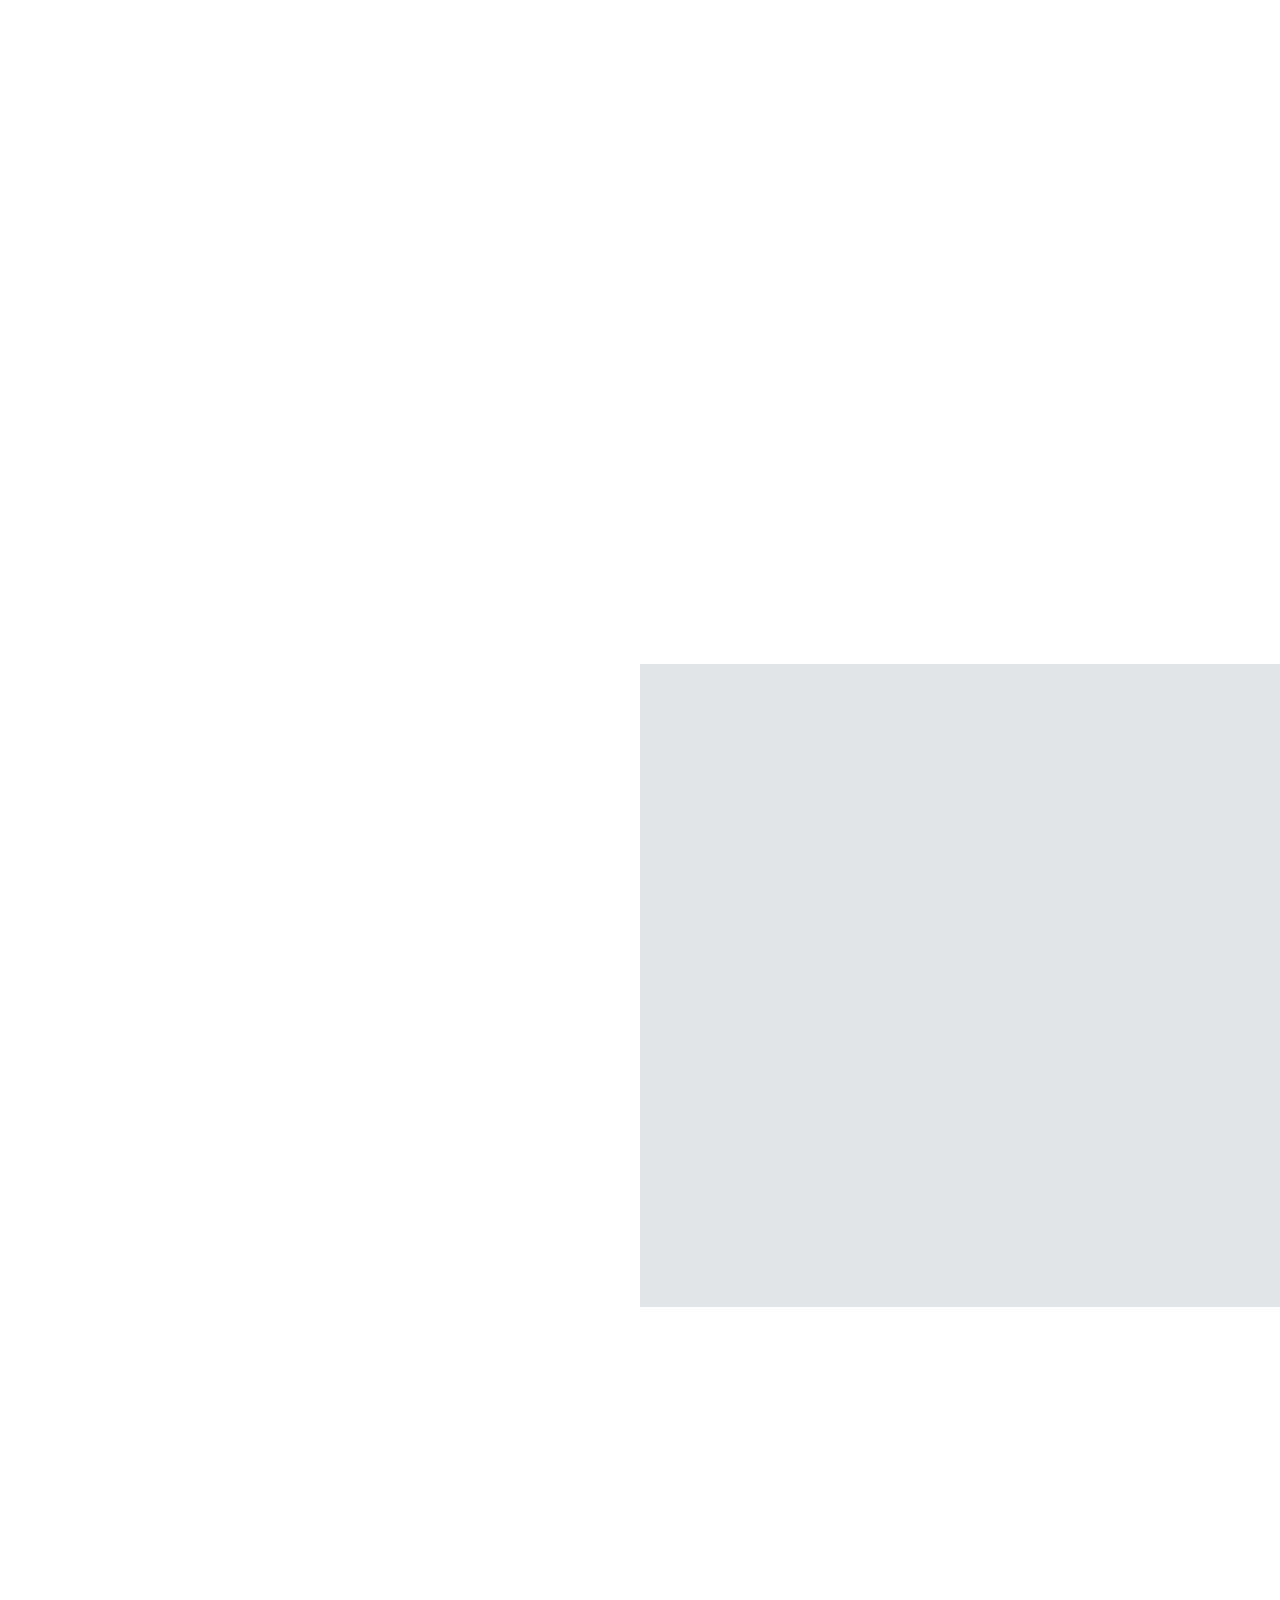
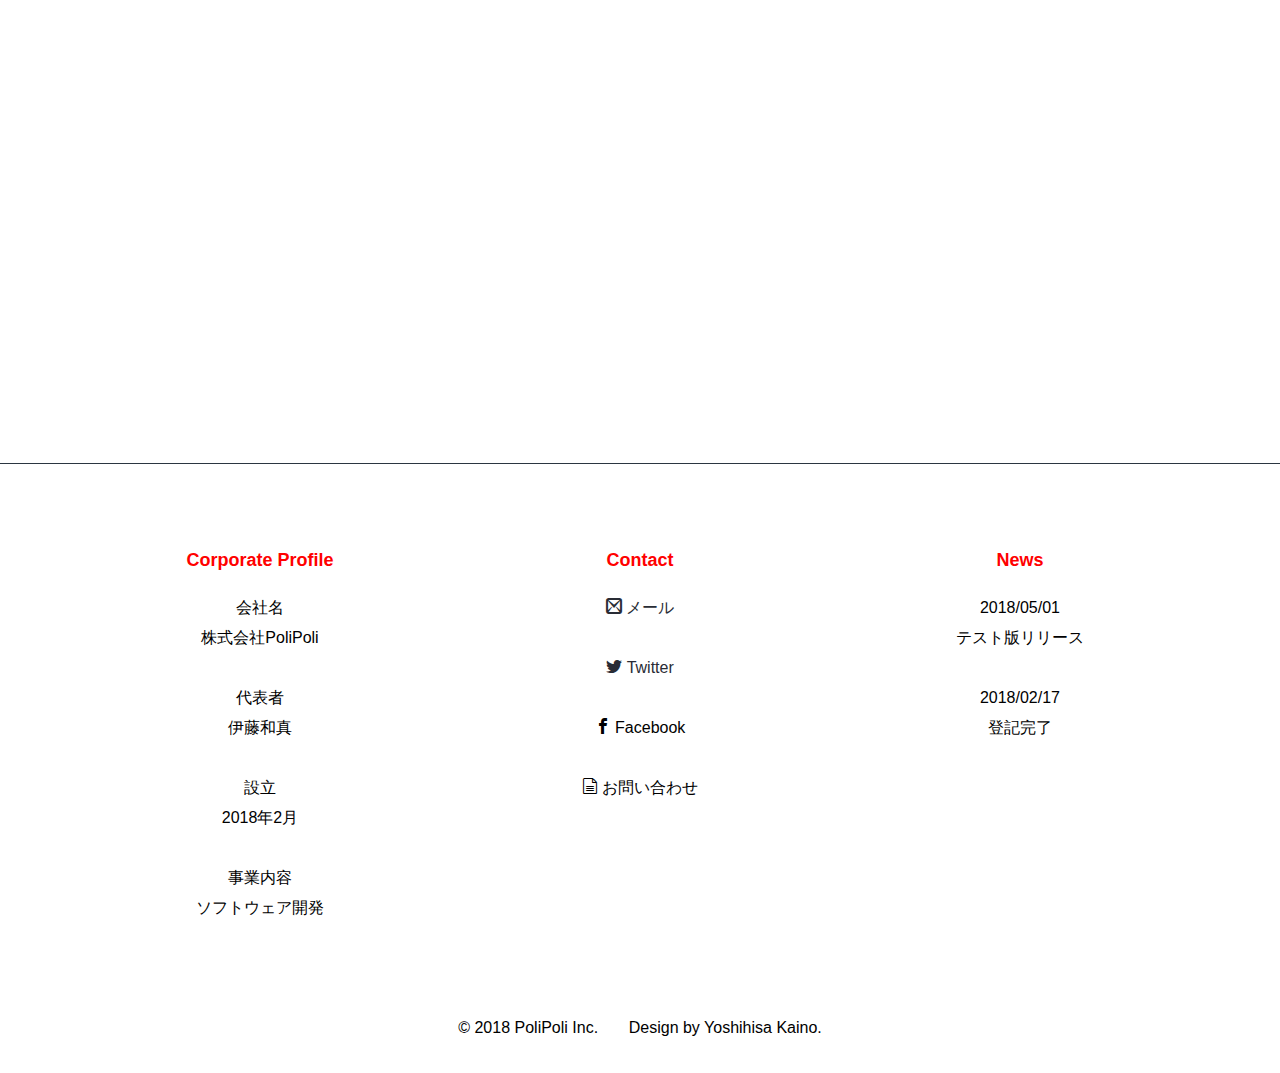
==== commit 55d521b3: "Virtual Pay item deleted." ====
--- a/index.html
+++ b/index.html
@@ -207,7 +207,7 @@
                         <p class="animate-this" data-animate="fadeInLeft">『ポリポリ』は政治というイノベーションが遅れている分野を「エンターテイン」することで、イノベーションを起こします。
                             <br><br><strong>トークンエコノミー</strong>を用いて経済圏を作り出すことで、政治家と有権者双方のニーズを満たすために立ち上がったプラットフォームプロジェクトです。</p>
 
-                        <a href="#" class="button animate-this" data-animate="fadeInLeft">企画書はこちら</a>
+                        <a href="https://drive.google.com/file/d/1bcZwfdmxzAEqR8T3ERDrZxreUmFKC2t7/view" class="button animate-this" data-animate="fadeInLeft">企画書はこちら</a>
 
                     </div>
 
@@ -217,7 +217,7 @@
             </div>
             <!-- /info-entry -->
 
-            <div class="info-entry">
+            <!--div class="info-entry">
 
                 <div class="half-grey"></div>
 
@@ -242,10 +242,10 @@
                     </div>
 
                 </div>
-                <!-- /info-entry-content -->
-
-            </div>
-            <!-- /info-entry -->
+        
+
+            </div-->
+
 
         </section>
         <!-- infos -->
@@ -267,41 +267,41 @@
                             <li>
                                 <p>伊藤 和真
                                 </p>
-                                <p class="author-info"><strong>CEO&amp;CMO</strong><br>F Ventures東京アソシエイト<br>iOSエンジニア<br>元政治家事務所広報責任者<br>慶應大学在学中<br><br>Twitterはこちら</p>
+                                <p class="author-info"><strong>CEO&amp;CMO</strong><br>F Ventures東京アソシエイト<br>iOSエンジニア<br>元政治家事務所広報責任者<br>慶應大学在学中<br><br><a><span class="icon-twitter"></span></a></p>
                             </li>
                             <li>
                                 <p>倉田 隆成</p>
-                                <p class="author-info"><strong>COO&amp;CTO</strong><br>エンジニア(Ruby,PHP)<br>トークン設計者<br>法務担当<br>慶應大学在学中<br><br>Twitterはこちら
+                                <p class="author-info"><strong>COO&amp;CTO</strong><br>エンジニア(Ruby,PHP)<br>トークン設計者<br>法務担当<br>慶應大学在学中<br><br><a><span class="icon-twitter"></span></a>
 
                                 </p>
                             </li>
                             <li>
                                 <p>山田 仁太</p>
-                                <p class="author-info"><strong>CDO</strong><br>Web UI/UXデザイナー<br>フロントエンジニア(Swift)<br>Web Marketing<br>慶應大学在学中<br><br>Twitterはこちら
-
+                                <p class="author-info"><strong>CDO</strong><br>Web UI/UXデザイナー<br>フロントエンジニア(Swift)<br>Web Marketing<br>慶應大学在学中<br><br><a><span class="icon-twitter"></span>
+                                    </a>
                                 </p>
                             </li>
                             <li>
                                 <p>千葉 大志</p>
-                                <p class="author-info"><strong>技術顧問</strong><br>SNS, CtoCなど様々なアプリ開発に携わる<br>iOSDCなどのカンファレンスに登壇<br><br>Githubはこちら
-
+                                <p class="author-info"><strong>技術顧問</strong><br>SNS, CtoCなど様々なアプリ開発に携わる<br>iOSDCなどのカンファレンスに登壇<br><br><a><span class="icon-github"></span>
+</a>
                                 </p>
                             </li>
                             <li>
                                 <p>木村 優</p>
-                                <p class="author-info">BlockChain技術顧問<br>LCNEM CEO兼CTO<br>自身のブログのBlock Chainについての<br>経済学的な観点でのコンテンツなどに定評あり<br>京都大学経済学部在学<br><br>Twitterはこちら
+                                <p class="author-info">BlockChain技術顧問<br>LCNEM CEO兼CTO<br>自身のブログのBlock Chainについての<br>経済学的な観点でのコンテンツなどに定評あり<br>京都大学経済学部在学<br><br><a><span class="icon-twitter"></span></a>
 
                                 </p>
                             </li>
                             <li>
                                 <p>法律事務所 Zelo</p>
-                                <p class="author-info">顧問弁護士<br>PoliPoliは、最新のテクノロジーにも強い<br>法律事務所様と相談して法律面からの<br>万全な準備を整えております。<br><br>ホームページはこちら
+                                <p class="author-info">顧問弁護士<br>PoliPoliは、最新のテクノロジーにも強い<br>法律事務所様と相談して法律面からの<br>万全な準備を整えております。<br><br>ホームページは<a>こちら</a>
 
                                 </p>
                             </li>
                             <li>
                                 <p>さまざまな方たち</p>
-                                <p class="author-info">PoliPoliアンバサダー<br>ポリポリの理念に共感し、さまざまな協力をして下さる人たちと<br>共に活動しております。<br>アンバサダーは随時募集しております。<br><br>アンバサダーに興味ある方はこちら
+                                <p class="author-info">PoliPoliアンバサダー<br>ポリポリの理念に共感し、さまざまな協力をして下さる人たちと<br>共に活動しております。<br>アンバサダーは随時募集しております。<br><br>アンバサダーに興味ある方は<a>こちら</a>
 
                                 </p>
                             </li>
@@ -382,9 +382,7 @@
 
     </footer>
 
-    <div id="go-top ">
-        <a class="smoothscroll " title="Back to Top " href="#top "><i class="fa fa-long-arrow-up "></i></a>
-    </div>
+
 
     <!-- preloader
    ================================================== -->
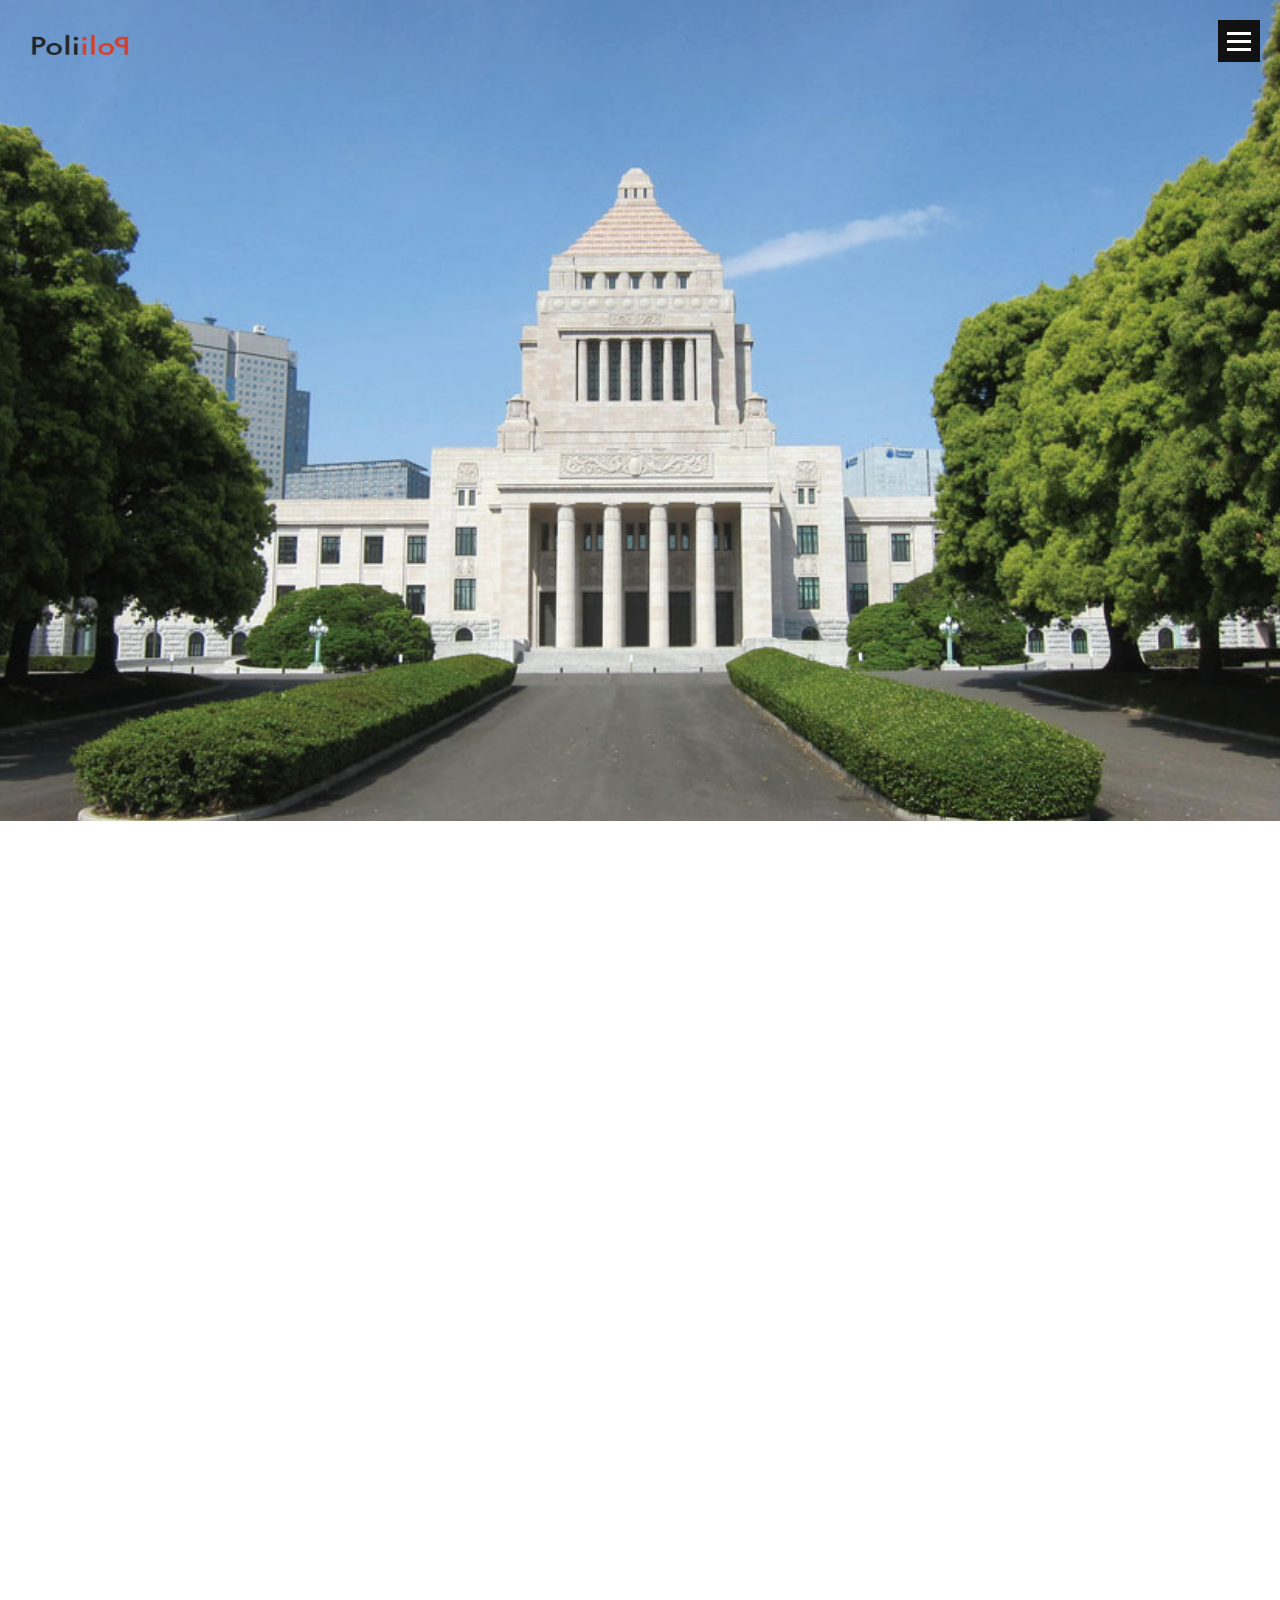
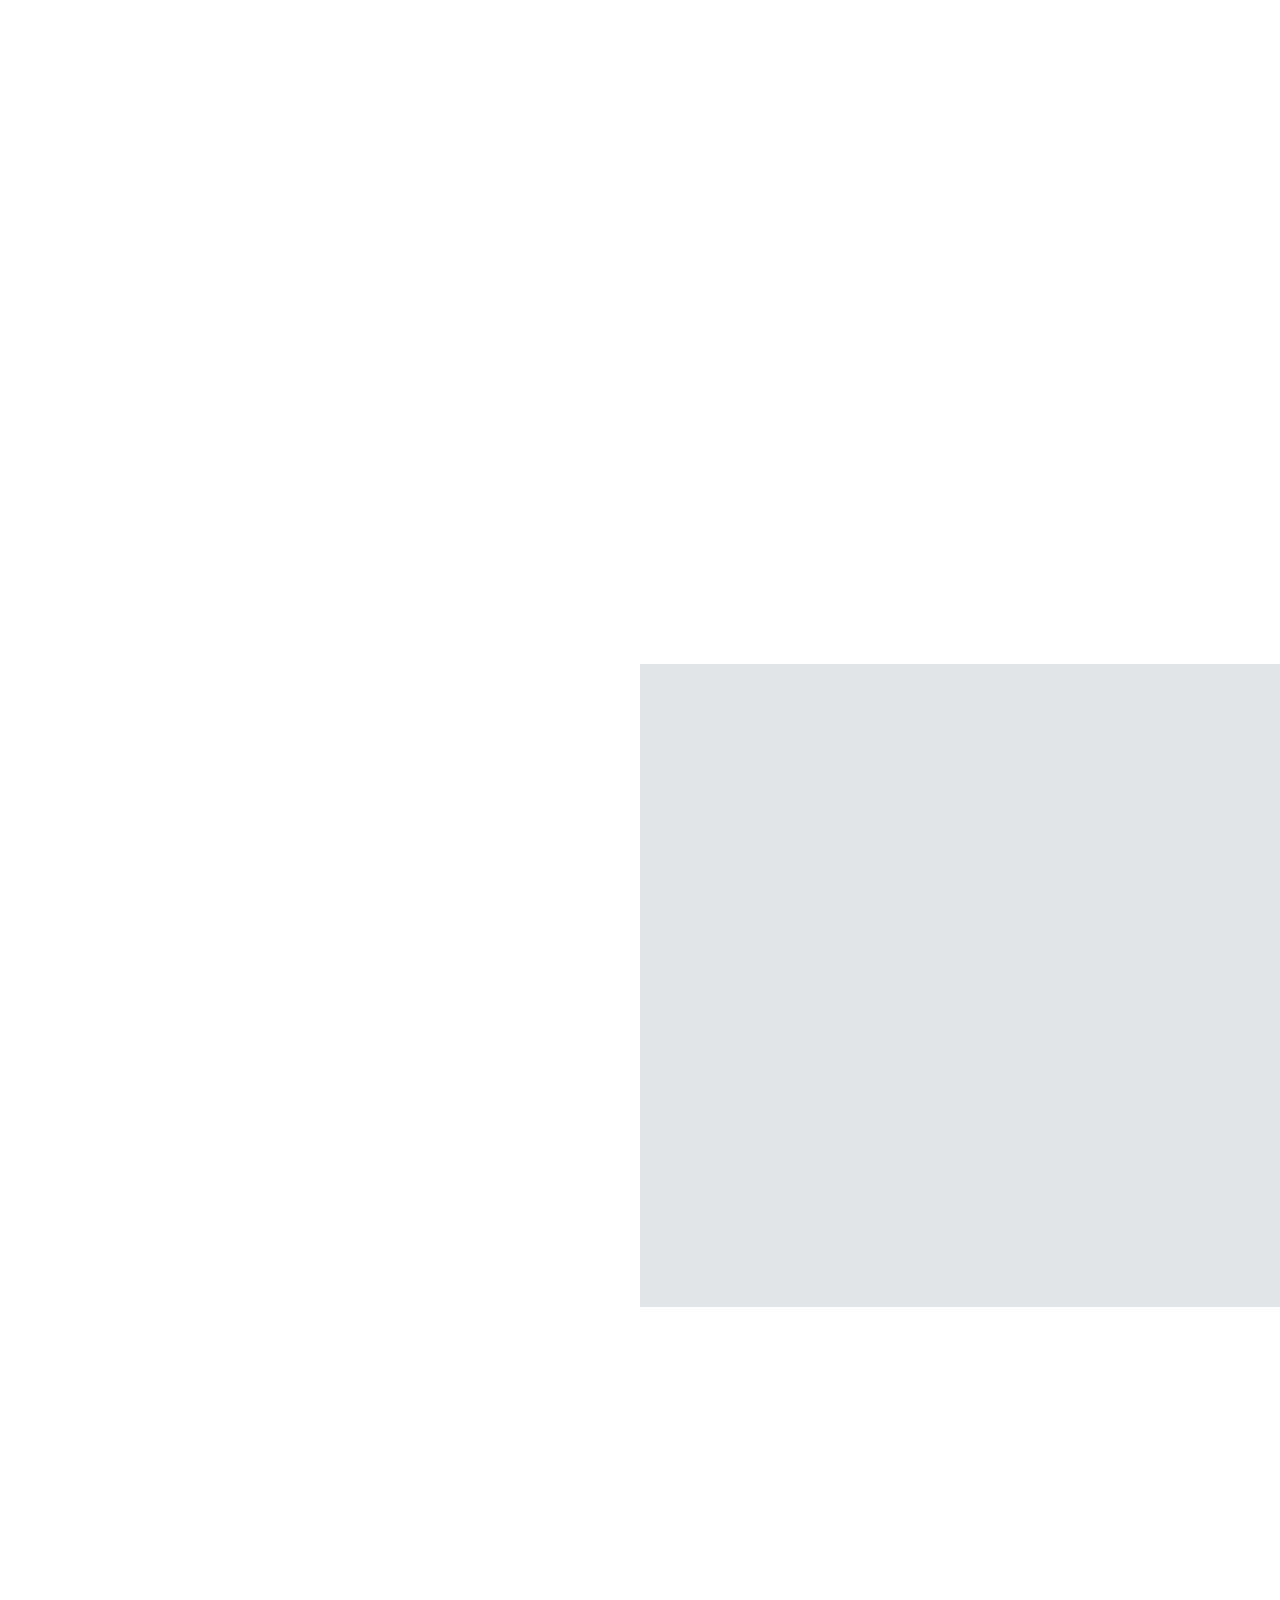
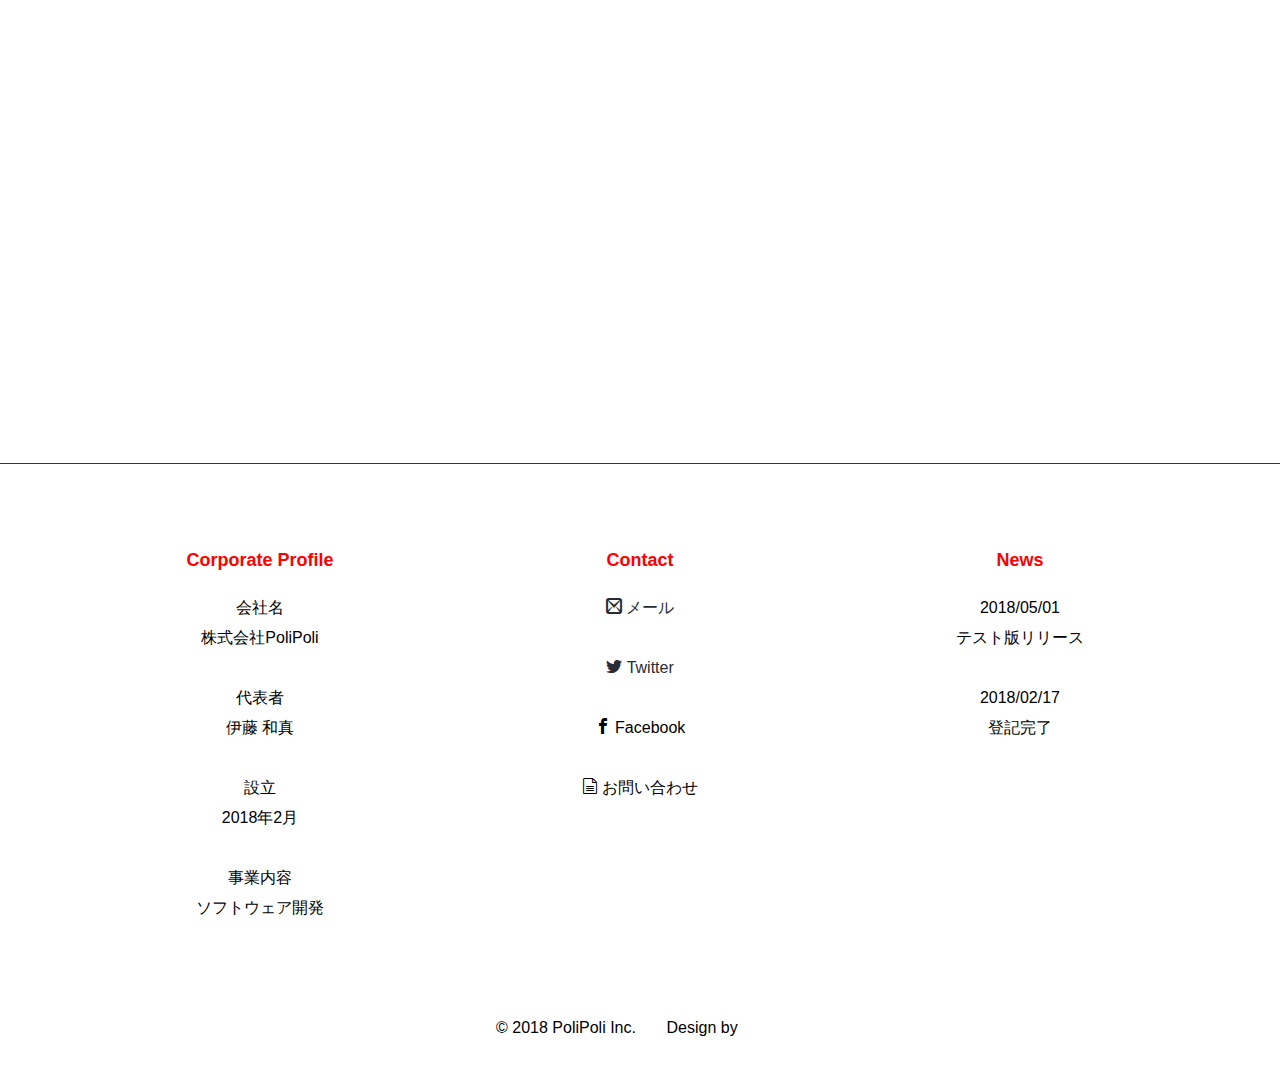
==== commit 0ec4d8f5: "Link was added." ====
--- a/index.html
+++ b/index.html
@@ -267,41 +267,41 @@
                             <li>
                                 <p>伊藤 和真
                                 </p>
-                                <p class="author-info"><strong>CEO&amp;CMO</strong><br>F Ventures東京アソシエイト<br>iOSエンジニア<br>元政治家事務所広報責任者<br>慶應大学在学中<br><br><a><span class="icon-twitter"></span></a></p>
+                                <p class="author-info"><strong>CEO&amp;CMO</strong><br>F Ventures東京アソシエイト<br>iOSエンジニア<br>元政治家事務所広報責任者<br>慶應大学在学中<br><br><a href="https://twitter.com/kazuma12222"><span class="icon-twitter"></span></a></p>
                             </li>
                             <li>
                                 <p>倉田 隆成</p>
-                                <p class="author-info"><strong>COO&amp;CTO</strong><br>エンジニア(Ruby,PHP)<br>トークン設計者<br>法務担当<br>慶應大学在学中<br><br><a><span class="icon-twitter"></span></a>
+                                <p class="author-info"><strong>COO&amp;CTO</strong><br>エンジニア(Ruby,PHP)<br>トークン設計者<br>法務担当<br>慶應大学在学中<br><br><a href="https://twitter.com/amnosmusic13"><span class="icon-twitter"></span></a>
 
                                 </p>
                             </li>
                             <li>
                                 <p>山田 仁太</p>
-                                <p class="author-info"><strong>CDO</strong><br>Web UI/UXデザイナー<br>フロントエンジニア(Swift)<br>Web Marketing<br>慶應大学在学中<br><br><a><span class="icon-twitter"></span>
+                                <p class="author-info"><strong>CDO</strong><br>Web UI/UXデザイナー<br>フロントエンジニア(Swift)<br>Web Marketing<br>慶應大学在学中<br><br><a href="https://twitter.com/Leo___1213"><span class="icon-twitter"></span>
                                     </a>
                                 </p>
                             </li>
                             <li>
                                 <p>千葉 大志</p>
-                                <p class="author-info"><strong>技術顧問</strong><br>SNS, CtoCなど様々なアプリ開発に携わる<br>iOSDCなどのカンファレンスに登壇<br><br><a><span class="icon-github"></span>
+                                <p class="author-info"><strong>技術顧問</strong><br>SNS, CtoCなど様々なアプリ開発に携わる<br>iOSDCなどのカンファレンスに登壇<br><br><a href="https://github.com/bati668/resume"><span class="icon-github"></span>
 </a>
                                 </p>
                             </li>
                             <li>
                                 <p>木村 優</p>
-                                <p class="author-info">BlockChain技術顧問<br>LCNEM CEO兼CTO<br>自身のブログのBlock Chainについての<br>経済学的な観点でのコンテンツなどに定評あり<br>京都大学経済学部在学<br><br><a><span class="icon-twitter"></span></a>
+                                <p class="author-info">BlockChain技術顧問<br>LCNEM CEO兼CTO<br>自身のブログのBlock Chainについての<br>経済学的な観点でのコンテンツなどに定評あり<br>京都大学経済学部在学<br><br><a href="https://twitter.com/YuKimura45z"><span class="icon-twitter"></span></a>
 
                                 </p>
                             </li>
                             <li>
                                 <p>法律事務所 Zelo</p>
-                                <p class="author-info">顧問弁護士<br>PoliPoliは、最新のテクノロジーにも強い<br>法律事務所様と相談して法律面からの<br>万全な準備を整えております。<br><br>ホームページは<a>こちら</a>
+                                <p class="author-info">顧問弁護士<br>PoliPoliは、最新のテクノロジーにも強い<br>法律事務所様と相談して法律面からの<br>万全な準備を整えております。<br><br>ホームページは<a href="http://zelojapan.com/">こちら</a>
 
                                 </p>
                             </li>
                             <li>
                                 <p>さまざまな方たち</p>
-                                <p class="author-info">PoliPoliアンバサダー<br>ポリポリの理念に共感し、さまざまな協力をして下さる人たちと<br>共に活動しております。<br>アンバサダーは随時募集しております。<br><br>アンバサダーに興味ある方は<a>こちら</a>
+                                <p class="author-info">PoliPoliアンバサダー<br>ポリポリの理念に共感し、さまざまな協力をして下さる人たちと<br>共に活動しております。<br>アンバサダーは随時募集しております。<br><br>アンバサダーに興味ある方は<a href="https://twitter.com/polipoli_vote">こちら</a>
 
                                 </p>
                             </li>
@@ -348,14 +348,14 @@
                 <div class="col-four tab-full ">
                     <h4>Corporate Profile</h4>
 
-                    <p>会社名<br>株式会社PoliPoli<br> <br>代表者<br>伊藤和真<br>
+                    <p>会社名<br>株式会社PoliPoli<br> <br>代表者<br>伊藤 和真<br>
                         <br>設立<br>2018年2月<br>
                         <br>事業内容<br>ソフトウェア開発</p>
                 </div>
 
                 <div class="col-four tab-full collapse ">
                     <h4>Contact</h4>
-                    <p><a href="info.polipoli@gmail.com"><span class="icon-mail"></span> メール</a><br><br><a href="#"><span class="icon-twitter"></span> Twitter</a>
+                    <p><a href="mailto:info.polipoli@gmail.com"><span class="icon-mail"></span> メール</a><br><br><a href="#"><span class="icon-twitter"></span> Twitter</a>
                         <br><br><span class="icon-facebook"></span> Facebook<br><br><span class="icon-file-text2"></span> お問い合わせ
                     </p>
                 </div>
@@ -376,7 +376,7 @@
 
             <div class="copyright ">
                 <span>&copy; 2018 PoliPoli Inc.</span>
-                <span>Design by Yoshihisa Kaino.</span>
+                <span>Design by <a href="https://twitter.com/yoshi1125hisa">yoshi.</a></span>
             </div>
         </div>
 
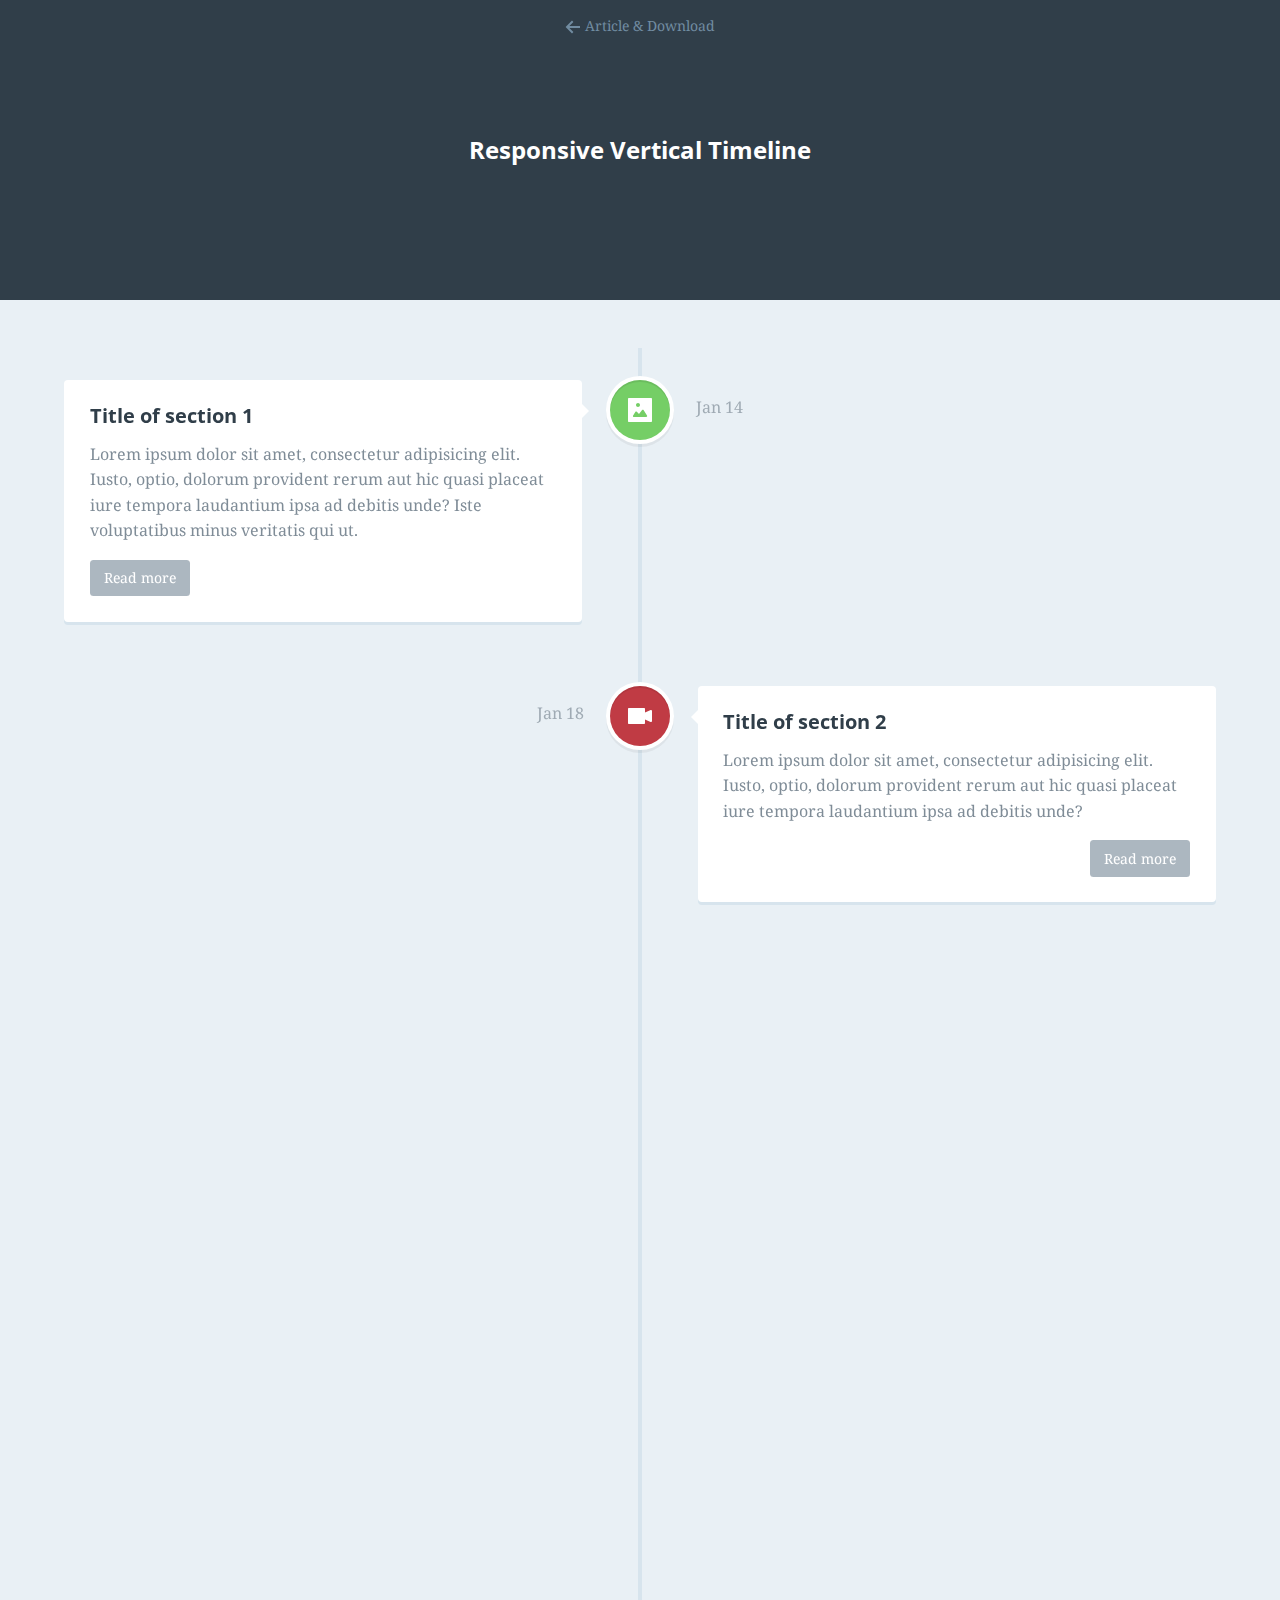
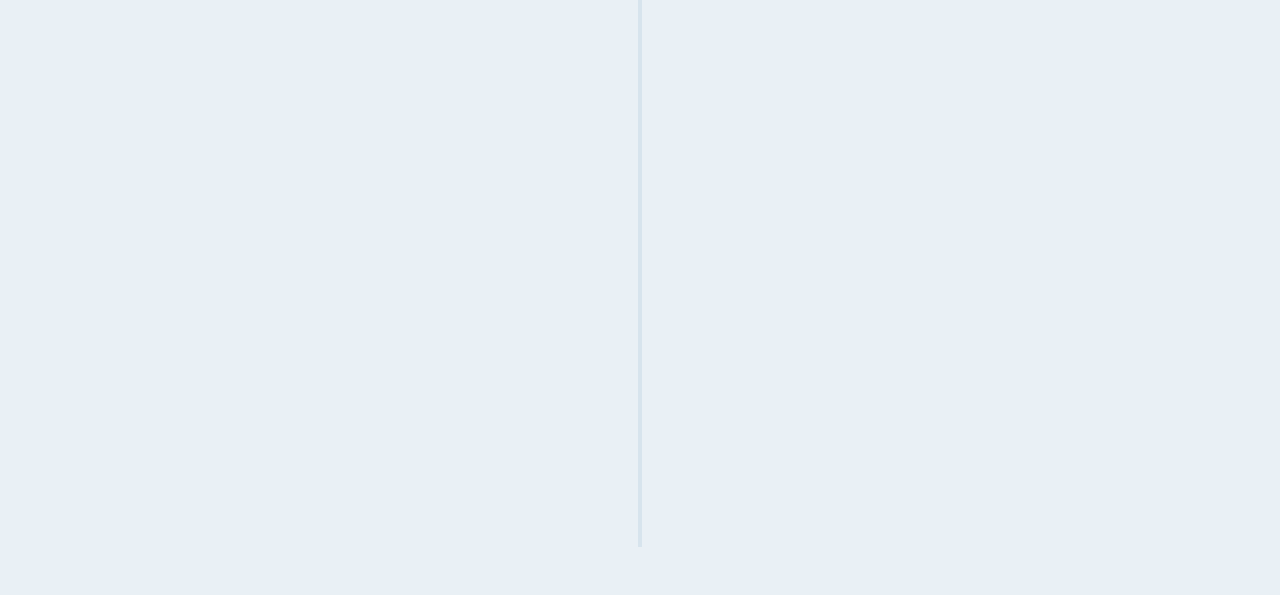
==== commit bda5f016: "add something" ====
--- a/index.html
+++ b/index.html
@@ -1,401 +1,116 @@
-<!DOCTYPE html>
-
-<html class="no-js" lang="ja">
-
-<head>
-    <meta charset="utf-8">
-    <title>PoliPoli</title>
-    <meta name="description" content="">
-    <meta name="author" content="">
-
-    <meta name="viewport" content="width=device-width, initial-scale=1, maximum-scale=1">
-
-    <link rel="stylesheet" href="css/base.css">
-    <link rel="stylesheet" href="css/vendor.css">
-    <link rel="stylesheet" href="css/main.css">
-    <link rel="stylesheet" href="icomoon.css">
-
-    <script src="js/modernizr.js"></script>
-    <script src="js/pace.min.js"></script>
-
-
-</head>
-
-<body id="top">
-
-    <header class="main-header">
-
-        <div class="logo">
-            <a href="index.html">PoliPoli</a>
-        </div>
-
-        <a class="menu-toggle" href="#"><span>Menu</span></a>
-
-    </header>
-
-    <nav id="menu-nav-wrap">
-
-        <h3>PoliPoli Inc.</h3>
-        <ul class="nav-list">
-            <li><a class="smoothscroll" href="#intro" title="">TOP</a></li>
-            <li><a class="smoothscroll" href="#features" title="">ABOUT</a></li>
-            <li><a class="smoothscroll" href="#infos" title="">PRODUCTS</a></li>
-            <li><a class="smoothscroll" href="#testimonials" title="">MEMBER</a></li>
-
-        </ul>
-
-
-
-    </nav>
-    <div id="main-content-wrap">
-
-        <section id="intro" class="colorfilter-base">
-
-            <div class="row intro-content">
-                <div class="col-twelve">
-
-                    <!--h3 class="animate-intro"></h3>
-
-                    <h1 class="animate-intro"></h1-->
-
-                    <div class="buttons">
-                    </div>
-
-                    <img src="images/polipoli.png" alt="" class="animate-intro">
-
-                </div>
-                <!-- /twelve -->
-            </div>
-            <!-- /row -->
-
-        </section>
-
-
-        <!-- /intro -->
-
-
-        <!-- features
-   	================================================== -->
-        <section id="features">
-
-            <div class="row section-intro group animate-this">
-                <div class="col-twelve with-bottom-line">
-
-                    <h2 class="" style="color: red">Mission</h2>
-
-                    <h3>『テクノロジーで国家システムを再構築する』 </h3>
-                    <p class="lead">我々は抽象的な議論でなくテクノロジーこそが国家システムを前進できると信じ 日本初のPolitech (Politics × IT) スタートアップ企業として挑戦します。</p>
-
-                </div>
-            </div>
-            <br><br>
-            <div class="row section-intro group animate-this">
-                <div class="col-twelve with-bottom-line">
-
-                    <h2 class="" style="color: red">Vision</h2>
-
-                    <h3>『先駆者であり続ける』</h3>
-                    <p class="lead">最新のテクノロジーをサービスに実装し、その恩恵を社会に届けます。</p>
-
-                </div>
-            </div>
-            <br><br>
-            <div class="row section-intro group animate-this">
-                <div class="col-twelve with-bottom-line">
-
-                    <h2 class="" style="color: red">Value</h2>
-                    <br>
-                    <div class="row features-wrap">
-
-                        <div class="features-list block-1-3 block-s-1-2 block-tab-full">
-
-                            <div class="bgrid feature animate-this">
-
-                                <!--span class="feature-count">01.</span-->
-
-                                <div class="feature-content">
-
-                                    <h3 style="text-align: center">透明性</h3>
-                                    <img src="images/icon1.png">
-                                    <p>会社内・外への情報公開を徹底します。
-                                    </p>
-
-                                </div>
-
-                            </div>
-                            <!-- /bgrid -->
-
-                            <div class="bgrid feature animate-this">
-
-                                <!--span class="feature-count">02.</span-->
-
-                                <div class="feature-content">
-
-                                    <h3 style="text-align: center">幸福度</h3>
-                                    <img src="images/icon2.png">
-
-                                    <p>関係者すべての幸福度を最大化するように活動します。
-                                    </p>
-
-                                </div>
-
-                            </div>
-                            <!-- /bgrid -->
-
-                            <div class="bgrid feature animate-this">
-
-                                <!--span class="feature-count">03.</span-->
-
-                                <div class="feature-content">
-
-                                    <h3 style="text-align: center">遊び心</h3>
-                                    <img src="images/icon3.png">
-
-                                    <p>常にユーモアを持ち、自由な発想でサービスを作ります。
-                                    </p>
-
-                                </div>
-
-                            </div>
-                            <!-- /bgrid -->
-
-                            <!-- /bgrid -->
-
-                        </div>
-                        <!-- /features-list -->
-
-                    </div>
-                    <p class="lead"></p>
-
-                </div>
-            </div>
-
-
-
-        </section>
-
-
-
-        <!-- /features -->
-
-
-
-        <!-- /features -->
-
-
-        <!-- infos
-   	================================================== -->
-        <section id="infos">
-
-            <div class="info-entry">
-
-                <div class="half-grey"></div>
-
-                <div class="row info-entry-content">
-
-                    <div class="media-wrap">
-                        <div class="media animate-this" data-animate="fadeInRight">
-                            <img src="images/app.jpg">
-                        </div>
-                    </div>
-
-                    <div class="col-six text-part">
-
-                        <h5 class="animate-this" data-animate="fadeInLeft">PoliPoli</h5>
-                        <h2 class="animate-this" data-animate="fadeInLeft">『ポリポリ』</h2>
-
-                        <p class="animate-this" data-animate="fadeInLeft">『ポリポリ』は政治というイノベーションが遅れている分野を「エンターテイン」することで、イノベーションを起こします。
-                            <br><br><strong>トークンエコノミー</strong>を用いて経済圏を作り出すことで、政治家と有権者双方のニーズを満たすために立ち上がったプラットフォームプロジェクトです。</p>
-
-                        <a href="https://drive.google.com/file/d/1bcZwfdmxzAEqR8T3ERDrZxreUmFKC2t7/view" class="button animate-this" data-animate="fadeInLeft">企画書はこちら</a>
-
-                    </div>
-
-                </div>
-                <!-- /info-entry-content -->
-
-            </div>
-            <!-- /info-entry -->
-
-            <!--div class="info-entry">
-
-                <div class="half-grey"></div>
-
-                <div class="row info-entry-content">
-
-                    <div class="media-wrap">
-                        <div class="media animate-this" data-animate="fadeInLeft">
-                            <img src="images/virtualpay.png">
-                        </div>
-                    </div>
-
-                    <div class="col-six text-part">
-
-                        <h5 class="animate-this" data-animate="fadeInRight">VIRTUAL PAY</h5>
-                        <h2 class="animate-this" data-animate="fadeInRight">VIRTUAL PAY</h2>
-
-                        <p class="animate-this" data-animate="fadeInRight">NEM/XEM（ネム/ゼム）をはじめとした仮想通貨決済でオリジナル請求書が表示できる「Virtual Pay」。<br><br> 簡単にお店のオリジナルQRコードを表示できます。
-                        </p>
-
-                        <a href="#" class="button animate-this" data-animate="fadeInRight">Virtual Payを使ってみる</a>
-
-                    </div>
-
-                </div>
-        
-
-            </div-->
-
-
-        </section>
-        <!-- infos -->
-
-
-
-        <!-- testimonials
-   	================================================== -->
-        <section id="testimonials">
-            <div class="row testimonial-content">
-                <div class="col-twelve">
-
-                    <h2 class="h01 animate-this" style="color: red;">
-                        Member
-                    </h2>
-
-                    <div id="testimonial-slider" class="flexslider animate-this">
-                        <ul class="slides">
-                            <li>
-                                <p>伊藤 和真
-                                </p>
-                                <p class="author-info"><strong>CEO&amp;CMO</strong><br>F Ventures東京アソシエイト<br>iOSエンジニア<br>元政治家事務所広報責任者<br>慶應大学在学中<br><br><a href="https://twitter.com/kazuma12222"><span class="icon-twitter"></span></a></p>
-                            </li>
-                            <li>
-                                <p>倉田 隆成</p>
-                                <p class="author-info"><strong>COO&amp;CTO</strong><br>エンジニア(Ruby,PHP)<br>トークン設計者<br>法務担当<br>慶應大学在学中<br><br><a href="https://twitter.com/amnosmusic13"><span class="icon-twitter"></span></a>
-
-                                </p>
-                            </li>
-                            <li>
-                                <p>山田 仁太</p>
-                                <p class="author-info"><strong>CDO</strong><br>Web UI/UXデザイナー<br>フロントエンジニア(Swift)<br>Web Marketing<br>慶應大学在学中<br><br><a href="https://twitter.com/Leo___1213"><span class="icon-twitter"></span>
-                                    </a>
-                                </p>
-                            </li>
-                            <li>
-                                <p>千葉 大志</p>
-                                <p class="author-info"><strong>技術顧問</strong><br>SNS, CtoCなど様々なアプリ開発に携わる<br>iOSDCなどのカンファレンスに登壇<br><br><a href="https://github.com/bati668/resume"><span class="icon-github"></span>
-</a>
-                                </p>
-                            </li>
-                            <li>
-                                <p>木村 優</p>
-                                <p class="author-info">BlockChain技術顧問<br>LCNEM CEO兼CTO<br>自身のブログのBlock Chainについての<br>経済学的な観点でのコンテンツなどに定評あり<br>京都大学経済学部在学<br><br><a href="https://twitter.com/YuKimura45z"><span class="icon-twitter"></span></a>
-
-                                </p>
-                            </li>
-                            <li>
-                                <p>法律事務所 Zelo</p>
-                                <p class="author-info">顧問弁護士<br>PoliPoliは、最新のテクノロジーにも強い<br>法律事務所様と相談して法律面からの<br>万全な準備を整えております。<br><br>ホームページは<a href="http://zelojapan.com/">こちら</a>
-
-                                </p>
-                            </li>
-                            <li>
-                                <p>さまざまな方たち</p>
-                                <p class="author-info">PoliPoliアンバサダー<br>ポリポリの理念に共感し、さまざまな協力をして下さる人たちと<br>共に活動しております。<br>アンバサダーは随時募集しております。<br><br>アンバサダーに興味ある方は<a href="https://twitter.com/polipoli_vote">こちら</a>
-
-                                </p>
-                            </li>
-                        </ul>
-                    </div>
-
-                    <div class="flexslider-controls animate-this">
-                        <ul class="flex-control-nav">
-                            <li><img src="images/ito.png" alt=""></li>
-                            <li><img src="images/kurata.png" alt=""></li>
-                            <li><img src="images/yamada.png" alt=""></li>
-                            <li><img src="images/tiba.png" alt=""></li>
-                            <li><img src="images/kimura.png" alt=""></li>
-                            <li><img src="images/zelo.png" alt=""></li>
-                            <li><img src="images/ambassador.png" alt=""></li>
-                        </ul>
-                    </div>
-
-                </div>
-            </div>
-
-
-        </section>
-        <!-- /testimonials -->
-
-
-
-
-
-
-    </div>
-    <!-- /main-content-wrap -->
-    <hr>
-    <!-- footer
-	================================================== -->
-    <footer id="main-footer ">
-
-
-
-        <div class="footer-info-wrap ">
-
-            <div class="row footer-info ">
-
-                <div class="col-four tab-full ">
-                    <h4>Corporate Profile</h4>
-
-                    <p>会社名<br>株式会社PoliPoli<br> <br>代表者<br>伊藤 和真<br>
-                        <br>設立<br>2018年2月<br>
-                        <br>事業内容<br>ソフトウェア開発</p>
-                </div>
-
-                <div class="col-four tab-full collapse ">
-                    <h4>Contact</h4>
-                    <p><a href="mailto:info.polipoli@gmail.com"><span class="icon-mail"></span> メール</a><br><br><a href="#"><span class="icon-twitter"></span> Twitter</a>
-                        <br><br><span class="icon-facebook"></span> Facebook<br><br><span class="icon-file-text2"></span> お問い合わせ
-                    </p>
-                </div>
-
-                <div class="col-four tab-full collapse ">
-                    <h4>News</h4>
-                    <p> 2018/05/01<br>テスト版リリース<br>
-                        <br>2018/02/17<br>登記完了</p>
-                </div>
-
-
-            </div>
-        </div>
-
-        <!-- /footer-info-wrap -->
-
-        <div class="footer-bottom ">
-
-            <div class="copyright ">
-                <span>&copy; 2018 PoliPoli Inc.</span>
-                <span>Design by <a href="https://twitter.com/yoshi1125hisa">yoshi.</a></span>
-            </div>
-        </div>
-
-    </footer>
-
-
-
-    <!-- preloader
-   ================================================== -->
-    <div id="preloader ">
-        <div id="loader "></div>
-    </div>
-
-    <!-- Java Script
-   ================================================== -->
-    <script src="js/jquery-2.1.3.min.js "></script>
-    <script src="js/plugins.js "></script>
-    <script src="js/main.js "></script>
-
-</body>
-
-</html>
+<!doctype html>
+<html lang="en" class="no-js">
+<head>
+	<meta charset="UTF-8">
+	<meta name="viewport" content="width=device-width, initial-scale=1">
+
+	<link href='https://fonts.googleapis.com/css?family=Droid+Serif|Open+Sans:400,700' rel='stylesheet' type='text/css'>
+
+	<link rel="stylesheet" href="css/reset.css"> <!-- CSS reset -->
+	<link rel="stylesheet" href="css/style.css"> <!-- Resource style -->
+	<link rel="stylesheet" href="css/demo.css"> <!-- Demo style -->
+  	
+	<title>Responsive Vertical Timeline</title>
+</head>
+<body>
+	<header>
+		<div class="cd-nugget-info">
+			<a href="https://codyhouse.co/gem/vertical-timeline/">
+				<span>
+					<svg version="1.1" xmlns="http://www.w3.org/2000/svg" xmlns:xlink="http://www.w3.org/1999/xlink" x="0px" y="0px" width="16px" height="16px" viewBox="0 0 16 16" style="enable-background:new 0 0 16 16;" xml:space="preserve">
+						<style type="text/css">
+							.cd-nugget-info-arrow{fill:#383838;}
+						</style>
+						<polygon class="cd-nugget-info-arrow" points="15,7 4.4,7 8.4,3 7,1.6 0.6,8 0.6,8 0.6,8 7,14.4 8.4,13 4.4,9 15,9 "/>
+					</svg>
+				</span>
+				Article &amp; Download
+			</a>
+		</div> <!-- cd-nugget-info -->
+		<h1>Responsive Vertical Timeline</h1>
+	</header>
+
+	<section class="cd-timeline js-cd-timeline">
+		<div class="cd-timeline__container">
+			<div class="cd-timeline__block js-cd-block">
+				<div class="cd-timeline__img cd-timeline__img--picture js-cd-img">
+					<img src="img/cd-icon-picture.svg" alt="Picture">
+				</div> <!-- cd-timeline__img -->
+
+				<div class="cd-timeline__content js-cd-content">
+					<h2>Title of section 1</h2>
+					<p>Lorem ipsum dolor sit amet, consectetur adipisicing elit. Iusto, optio, dolorum provident rerum aut hic quasi placeat iure tempora laudantium ipsa ad debitis unde? Iste voluptatibus minus veritatis qui ut.</p>
+					<a href="#0" class="cd-timeline__read-more">Read more</a>
+					<span class="cd-timeline__date">Jan 14</span>
+				</div> <!-- cd-timeline__content -->
+			</div> <!-- cd-timeline__block -->
+
+			<div class="cd-timeline__block js-cd-block">
+				<div class="cd-timeline__img cd-timeline__img--movie js-cd-img">
+					<img src="img/cd-icon-movie.svg" alt="Movie">
+				</div> <!-- cd-timeline__img -->
+
+				<div class="cd-timeline__content js-cd-content">
+					<h2>Title of section 2</h2>
+					<p>Lorem ipsum dolor sit amet, consectetur adipisicing elit. Iusto, optio, dolorum provident rerum aut hic quasi placeat iure tempora laudantium ipsa ad debitis unde?</p>
+					<a href="#0" class="cd-timeline__read-more">Read more</a>
+					<span class="cd-timeline__date">Jan 18</span>
+				</div> <!-- cd-timeline__content -->
+			</div> <!-- cd-timeline__block -->
+
+			<div class="cd-timeline__block js-cd-block">
+				<div class="cd-timeline__img cd-timeline__img--picture js-cd-img">
+					<img src="img/cd-icon-picture.svg" alt="Picture">
+				</div> <!-- cd-timeline__img -->
+
+				<div class="cd-timeline__content js-cd-content">
+					<h2>Title of section 3</h2>
+					<p>Lorem ipsum dolor sit amet, consectetur adipisicing elit. Excepturi, obcaecati, quisquam id molestias eaque asperiores voluptatibus cupiditate error assumenda delectus odit similique earum voluptatem doloremque dolorem ipsam quae rerum quis. Odit, itaque, deserunt corporis vero ipsum nisi eius odio natus ullam provident pariatur temporibus quia eos repellat consequuntur perferendis enim amet quae quasi repudiandae sed quod veniam dolore possimus rem voluptatum eveniet eligendi quis fugiat aliquam sunt similique aut adipisci.</p>
+					<a href="#0" class="cd-timeline__read-more">Read more</a>
+					<span class="cd-timeline__date">Jan 24</span>
+				</div> <!-- cd-timeline__content -->
+			</div> <!-- cd-timeline__block -->
+
+			<div class="cd-timeline__block js-cd-block">
+				<div class="cd-timeline__img cd-timeline__img--location js-cd-img">
+					<img src="img/cd-icon-location.svg" alt="Location">
+				</div> <!-- cd-timeline__img -->
+
+				<div class="cd-timeline__content js-cd-content">
+					<h2>Title of section 4</h2>
+					<p>Lorem ipsum dolor sit amet, consectetur adipisicing elit. Iusto, optio, dolorum provident rerum aut hic quasi placeat iure tempora laudantium ipsa ad debitis unde? Iste voluptatibus minus veritatis qui ut.</p>
+					<a href="#0" class="cd-timeline__read-more">Read more</a>
+					<span class="cd-timeline__date">Feb 14</span>
+				</div> <!-- cd-timeline__content -->
+			</div> <!-- cd-timeline__block -->
+
+			<div class="cd-timeline__block js-cd-block">
+				<div class="cd-timeline__img cd-timeline__img--location js-cd-img">
+					<img src="img/cd-icon-location.svg" alt="Location">
+				</div> <!-- cd-timeline__img -->
+
+				<div class="cd-timeline__content js-cd-content">
+					<h2>Title of section 5</h2>
+					<p>Lorem ipsum dolor sit amet, consectetur adipisicing elit. Iusto, optio, dolorum provident rerum.</p>
+					<a href="#0" class="cd-timeline__read-more">Read more</a>
+					<span class="cd-timeline__date">Feb 18</span>
+				</div> <!-- cd-timeline__content -->
+			</div> <!-- cd-timeline__block -->
+
+			<div class="cd-timeline__block js-cd-block">
+				<div class="cd-timeline__img cd-timeline__img--movie js-cd-img">
+					<img src="img/cd-icon-movie.svg" alt="Movie">
+				</div> <!-- cd-timeline__img -->
+
+				<div class="cd-timeline__content js-cd-content">
+					<h2>Final Section</h2>
+					<p>This is the content of the last section</p>
+					<span class="cd-timeline__date">Feb 26</span>
+				</div> <!-- cd-timeline__content -->
+			</div> <!-- cd-timeline__block -->
+		</div>
+	</section> <!-- cd-timeline -->
+	
+<script src="js/main.js"></script> <!-- Resource JavaScript -->
+</body>
+</html>--- a/css/style.css
+++ b/css/style.css
@@ -0,0 +1,424 @@
+/* -------------------------------- 
+
+Primary style
+
+-------------------------------- */
+*, *::after, *::before {
+  -webkit-box-sizing: border-box;
+          box-sizing: border-box;
+}
+
+html {
+  font-size: 62.5%;
+}
+
+body {
+  font-size: 1.6rem;
+  font-family: "Droid Serif", serif;
+  color: #7f8c97;
+  background-color: #e9f0f5;
+}
+
+a {
+  color: #acb7c0;
+  text-decoration: none;
+}
+
+img {
+  max-width: 100%;
+}
+
+h1, h2 {
+  font-family: "Open Sans", sans-serif;
+  font-weight: bold;
+}
+
+/* -------------------------------- 
+
+Patterns - reusable parts of our design
+
+-------------------------------- */
+@media only screen and (min-width: 1170px) {
+  .cd-is-hidden {
+    visibility: hidden;
+  }
+}
+
+/* -------------------------------- 
+
+Vertical Timeline - by CodyHouse.co
+
+-------------------------------- */
+header {
+  height: 200px;
+  line-height: 200px;
+  text-align: center;
+  background: #303e49;
+}
+
+header h1 {
+  color: white;
+  font-size: 1.8rem;
+}
+
+@media only screen and (min-width: 1170px) {
+  header {
+    height: 300px;
+    line-height: 300px;
+  }
+  header h1 {
+    font-size: 2.4rem;
+  }
+}
+
+.cd-timeline {
+  overflow: hidden;
+  margin: 2em auto;
+}
+
+.cd-timeline__container {
+  position: relative;
+  width: 90%;
+  max-width: 1170px;
+  margin: 0 auto;
+  padding: 2em 0;
+}
+
+.cd-timeline__container::before {
+  /* this is the vertical line */
+  content: '';
+  position: absolute;
+  top: 0;
+  left: 18px;
+  height: 100%;
+  width: 4px;
+  background: #d7e4ed;
+}
+
+@media only screen and (min-width: 1170px) {
+  .cd-timeline {
+    margin-top: 3em;
+    margin-bottom: 3em;
+  }
+  .cd-timeline__container::before {
+    left: 50%;
+    margin-left: -2px;
+  }
+}
+
+.cd-timeline__block {
+  position: relative;
+  margin: 2em 0;
+}
+
+.cd-timeline__block:after {
+  /* clearfix */
+  content: "";
+  display: table;
+  clear: both;
+}
+
+.cd-timeline__block:first-child {
+  margin-top: 0;
+}
+
+.cd-timeline__block:last-child {
+  margin-bottom: 0;
+}
+
+@media only screen and (min-width: 1170px) {
+  .cd-timeline__block {
+    margin: 4em 0;
+  }
+}
+
+.cd-timeline__img {
+  position: absolute;
+  top: 0;
+  left: 0;
+  width: 40px;
+  height: 40px;
+  border-radius: 50%;
+  -webkit-box-shadow: 0 0 0 4px white, inset 0 2px 0 rgba(0, 0, 0, 0.08), 0 3px 0 4px rgba(0, 0, 0, 0.05);
+          box-shadow: 0 0 0 4px white, inset 0 2px 0 rgba(0, 0, 0, 0.08), 0 3px 0 4px rgba(0, 0, 0, 0.05);
+}
+
+.cd-timeline__img img {
+  display: block;
+  width: 24px;
+  height: 24px;
+  position: relative;
+  left: 50%;
+  top: 50%;
+  margin-left: -12px;
+  margin-top: -12px;
+}
+
+.cd-timeline__img.cd-timeline__img--picture {
+  background: #75ce66;
+}
+
+.cd-timeline__img.cd-timeline__img--movie {
+  background: #c03b44;
+}
+
+.cd-timeline__img.cd-timeline__img--location {
+  background: #f0ca45;
+}
+
+@media only screen and (min-width: 1170px) {
+  .cd-timeline__img {
+    width: 60px;
+    height: 60px;
+    left: 50%;
+    margin-left: -30px;
+    /* Force Hardware Acceleration */
+    -webkit-transform: translateZ(0);
+            transform: translateZ(0);
+  }
+  .cd-timeline__img.cd-timeline__img--bounce-in {
+    visibility: visible;
+    -webkit-animation: cd-bounce-1 0.6s;
+            animation: cd-bounce-1 0.6s;
+  }
+}
+
+@-webkit-keyframes cd-bounce-1 {
+  0% {
+    opacity: 0;
+    -webkit-transform: scale(0.5);
+            transform: scale(0.5);
+  }
+  60% {
+    opacity: 1;
+    -webkit-transform: scale(1.2);
+            transform: scale(1.2);
+  }
+  100% {
+    -webkit-transform: scale(1);
+            transform: scale(1);
+  }
+}
+
+@keyframes cd-bounce-1 {
+  0% {
+    opacity: 0;
+    -webkit-transform: scale(0.5);
+            transform: scale(0.5);
+  }
+  60% {
+    opacity: 1;
+    -webkit-transform: scale(1.2);
+            transform: scale(1.2);
+  }
+  100% {
+    -webkit-transform: scale(1);
+            transform: scale(1);
+  }
+}
+
+.cd-timeline__content {
+  position: relative;
+  margin-left: 60px;
+  background: white;
+  border-radius: 0.25em;
+  padding: 1em;
+  -webkit-box-shadow: 0 3px 0 #d7e4ed;
+          box-shadow: 0 3px 0 #d7e4ed;
+}
+
+.cd-timeline__content:after {
+  /* clearfix */
+  content: "";
+  display: table;
+  clear: both;
+}
+
+.cd-timeline__content::before {
+  /* triangle next to content block */
+  content: '';
+  position: absolute;
+  top: 16px;
+  right: 100%;
+  height: 0;
+  width: 0;
+  border: 7px solid transparent;
+  border-right: 7px solid white;
+}
+
+.cd-timeline__content h2 {
+  color: #303e49;
+}
+
+.cd-timeline__content p,
+.cd-timeline__read-more,
+.cd-timeline__date {
+  font-size: 1.3rem;
+}
+
+.cd-timeline__content p {
+  margin: 1em 0;
+  line-height: 1.6;
+}
+
+.cd-timeline__read-more,
+.cd-timeline__date {
+  display: inline-block;
+}
+
+.cd-timeline__read-more {
+  float: right;
+  padding: .8em 1em;
+  background: #acb7c0;
+  color: white;
+  border-radius: 0.25em;
+}
+
+.cd-timeline__read-more:hover {
+  background-color: #bac4cb;
+}
+
+.cd-timeline__date {
+  float: left;
+  padding: .8em 0;
+  opacity: .7;
+}
+
+@media only screen and (min-width: 768px) {
+  .cd-timeline__content h2 {
+    font-size: 2rem;
+  }
+  .cd-timeline__content p {
+    font-size: 1.6rem;
+  }
+  .cd-timeline__read-more,
+  .cd-timeline__date {
+    font-size: 1.4rem;
+  }
+}
+
+@media only screen and (min-width: 1170px) {
+  .cd-timeline__content {
+    margin-left: 0;
+    padding: 1.6em;
+    width: 45%;
+    /* Force Hardware Acceleration */
+    -webkit-transform: translateZ(0);
+            transform: translateZ(0);
+  }
+  .cd-timeline__content::before {
+    top: 24px;
+    left: 100%;
+    border-color: transparent;
+    border-left-color: white;
+  }
+  .cd-timeline__read-more {
+    float: left;
+  }
+  .cd-timeline__date {
+    position: absolute;
+    width: 100%;
+    left: 122%;
+    top: 6px;
+    font-size: 1.6rem;
+  }
+  .cd-timeline__block:nth-child(even) .cd-timeline__content {
+    float: right;
+  }
+  .cd-timeline__block:nth-child(even) .cd-timeline__content::before {
+    top: 24px;
+    left: auto;
+    right: 100%;
+    border-color: transparent;
+    border-right-color: white;
+  }
+  .cd-timeline__block:nth-child(even) .cd-timeline__read-more {
+    float: right;
+  }
+  .cd-timeline__block:nth-child(even) .cd-timeline__date {
+    left: auto;
+    right: 122%;
+    text-align: right;
+  }
+  .cd-timeline__content.cd-timeline__content--bounce-in {
+    visibility: visible;
+    -webkit-animation: cd-bounce-2 0.6s;
+            animation: cd-bounce-2 0.6s;
+  }
+}
+
+@media only screen and (min-width: 1170px) {
+  /* inverse bounce effect on even content blocks */
+  .cd-timeline__block:nth-child(even) .cd-timeline__content.cd-timeline__content--bounce-in {
+    -webkit-animation: cd-bounce-2-inverse 0.6s;
+            animation: cd-bounce-2-inverse 0.6s;
+  }
+}
+
+@-webkit-keyframes cd-bounce-2 {
+  0% {
+    opacity: 0;
+    -webkit-transform: translateX(-100px);
+            transform: translateX(-100px);
+  }
+  60% {
+    opacity: 1;
+    -webkit-transform: translateX(20px);
+            transform: translateX(20px);
+  }
+  100% {
+    -webkit-transform: translateX(0);
+            transform: translateX(0);
+  }
+}
+
+@keyframes cd-bounce-2 {
+  0% {
+    opacity: 0;
+    -webkit-transform: translateX(-100px);
+            transform: translateX(-100px);
+  }
+  60% {
+    opacity: 1;
+    -webkit-transform: translateX(20px);
+            transform: translateX(20px);
+  }
+  100% {
+    -webkit-transform: translateX(0);
+            transform: translateX(0);
+  }
+}
+
+@-webkit-keyframes cd-bounce-2-inverse {
+  0% {
+    opacity: 0;
+    -webkit-transform: translateX(100px);
+            transform: translateX(100px);
+  }
+  60% {
+    opacity: 1;
+    -webkit-transform: translateX(-20px);
+            transform: translateX(-20px);
+  }
+  100% {
+    -webkit-transform: translateX(0);
+            transform: translateX(0);
+  }
+}
+
+@keyframes cd-bounce-2-inverse {
+  0% {
+    opacity: 0;
+    -webkit-transform: translateX(100px);
+            transform: translateX(100px);
+  }
+  60% {
+    opacity: 1;
+    -webkit-transform: translateX(-20px);
+            transform: translateX(-20px);
+  }
+  100% {
+    -webkit-transform: translateX(0);
+            transform: translateX(0);
+  }
+}
--- a/css/demo.css
+++ b/css/demo.css
@@ -0,0 +1,31 @@
+/* demo style */
+.cd-nugget-info {
+  text-align: center;
+  position: absolute;
+  width: 100%;
+  height: 50px;
+  line-height: 50px;
+  top: 0;
+  left: 0;
+}
+.cd-nugget-info a {
+  position: relative;
+  font-size: 14px;
+  color: #718ca1;
+  -webkit-transition: all 0.2s;
+  -moz-transition: all 0.2s;
+  transition: all 0.2s;
+}
+.cd-nugget-info a:hover {
+  opacity: .8;
+}
+.cd-nugget-info span {
+  vertical-align: middle;
+  display: inline-block;
+}
+.cd-nugget-info span svg {
+  display: block;
+}
+.cd-nugget-info .cd-nugget-info-arrow {
+  fill: #718ca1;
+}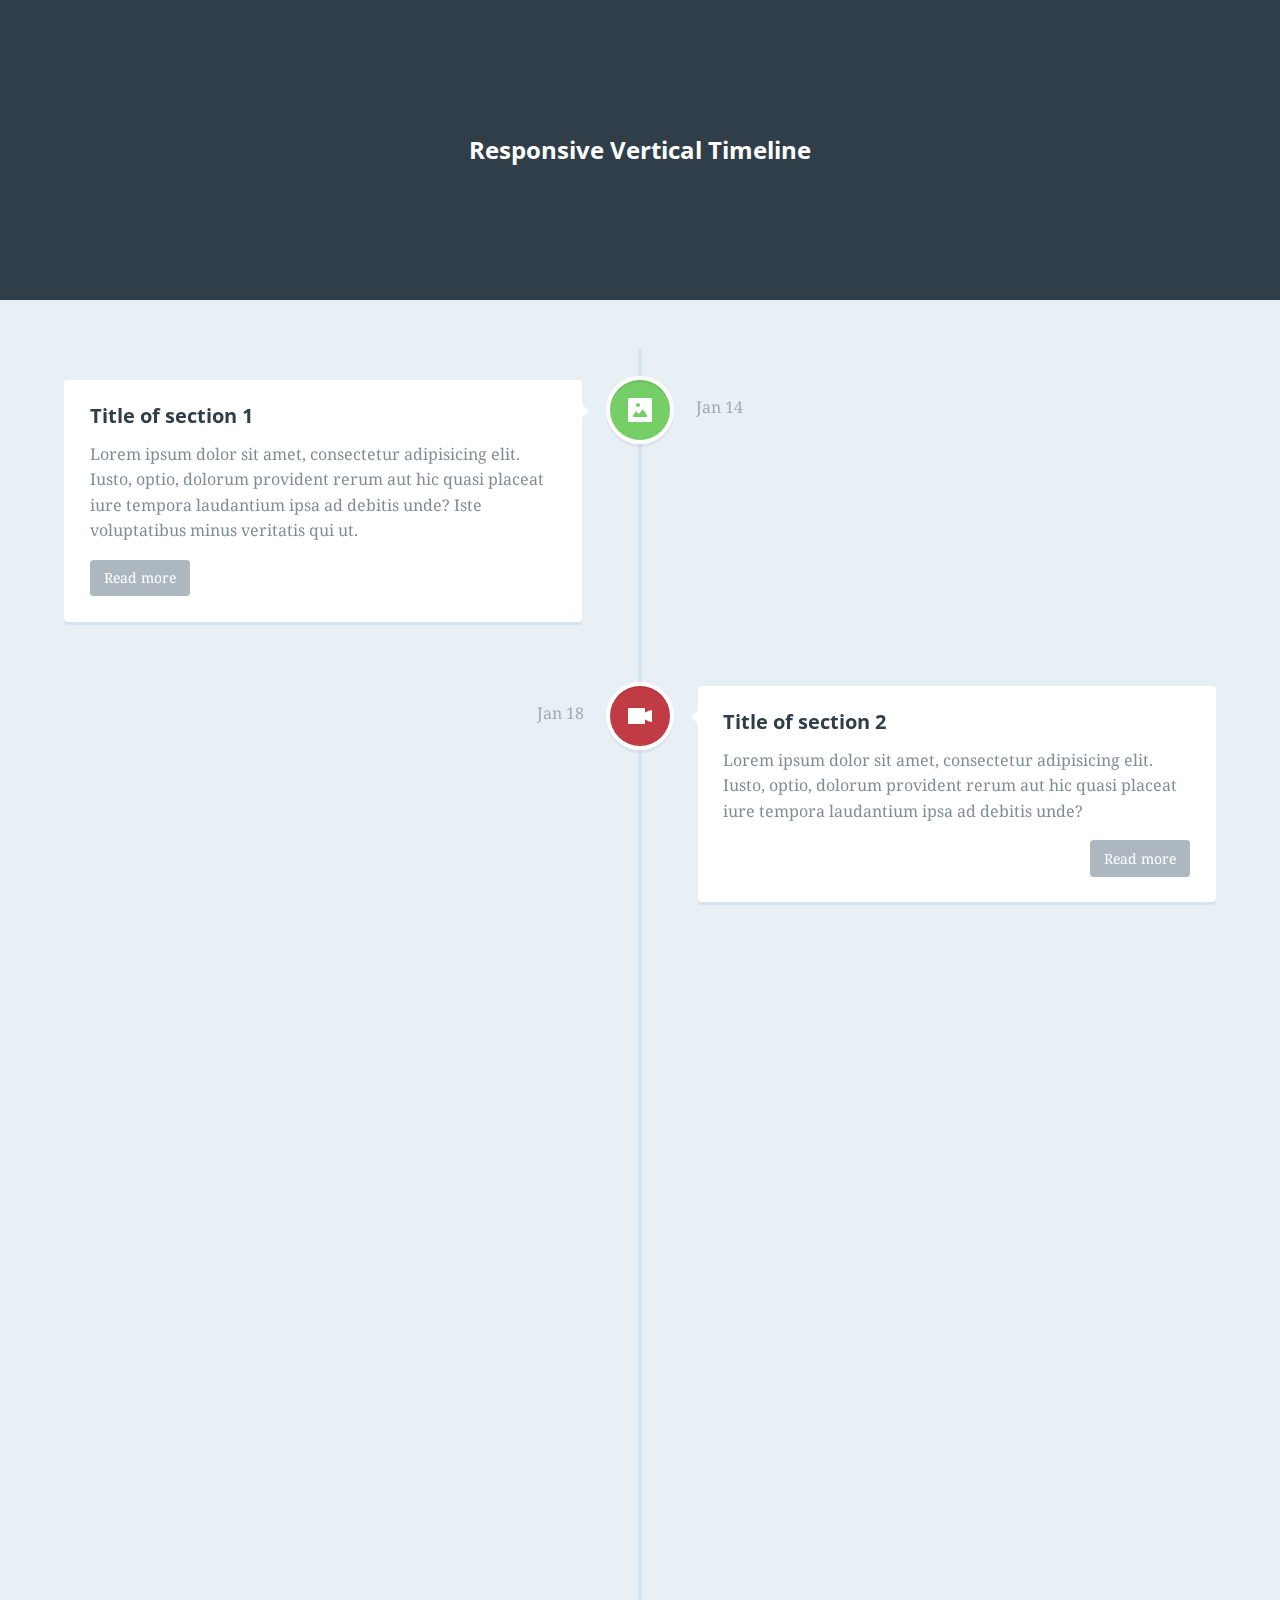
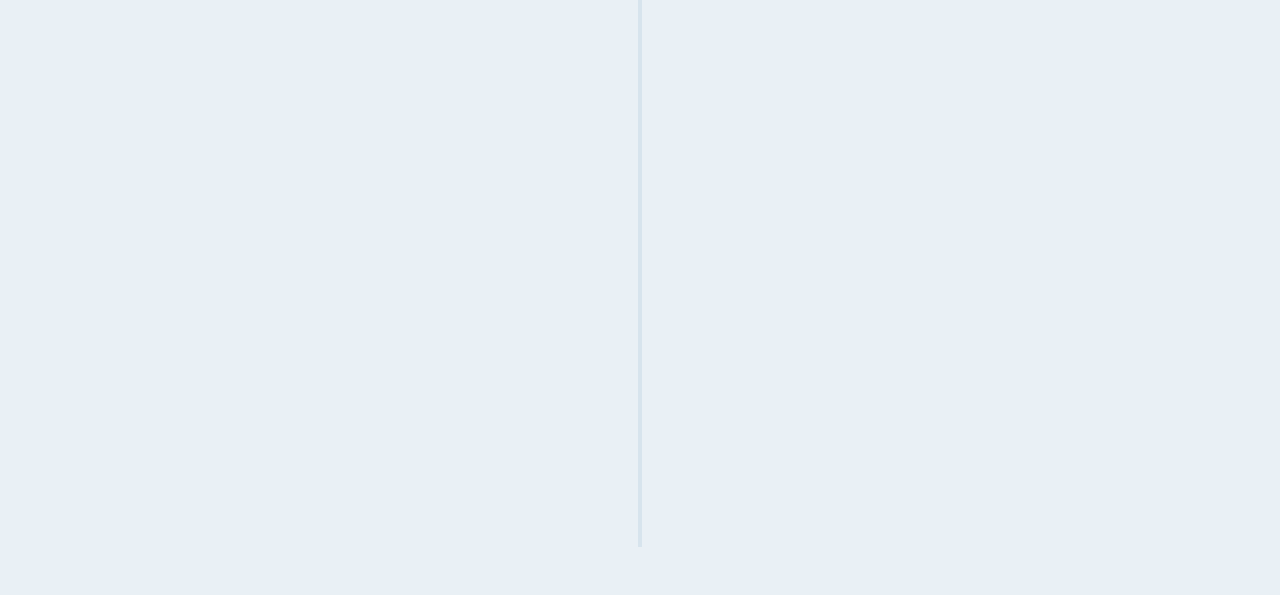
==== commit c6266a70: "[Update] レイアウトの変更" ====
--- a/index.html
+++ b/index.html
@@ -1,11 +1,10 @@
 <!doctype html>
-<html lang="en" class="no-js">
+<html lang="ja" class="no-js">
 <head>
 	<meta charset="UTF-8">
 	<meta name="viewport" content="width=device-width, initial-scale=1">
 
 	<link href='https://fonts.googleapis.com/css?family=Droid+Serif|Open+Sans:400,700' rel='stylesheet' type='text/css'>
-
 	<link rel="stylesheet" href="css/reset.css"> <!-- CSS reset -->
 	<link rel="stylesheet" href="css/style.css"> <!-- Resource style -->
 	<link rel="stylesheet" href="css/demo.css"> <!-- Demo style -->
@@ -14,19 +13,7 @@
 </head>
 <body>
 	<header>
-		<div class="cd-nugget-info">
-			<a href="https://codyhouse.co/gem/vertical-timeline/">
-				<span>
-					<svg version="1.1" xmlns="http://www.w3.org/2000/svg" xmlns:xlink="http://www.w3.org/1999/xlink" x="0px" y="0px" width="16px" height="16px" viewBox="0 0 16 16" style="enable-background:new 0 0 16 16;" xml:space="preserve">
-						<style type="text/css">
-							.cd-nugget-info-arrow{fill:#383838;}
-						</style>
-						<polygon class="cd-nugget-info-arrow" points="15,7 4.4,7 8.4,3 7,1.6 0.6,8 0.6,8 0.6,8 7,14.4 8.4,13 4.4,9 15,9 "/>
-					</svg>
-				</span>
-				Article &amp; Download
-			</a>
-		</div> <!-- cd-nugget-info -->
+
 		<h1>Responsive Vertical Timeline</h1>
 	</header>
 
@@ -113,4 +100,4 @@
 	
 <script src="js/main.js"></script> <!-- Resource JavaScript -->
 </body>
-</html>+</html>
